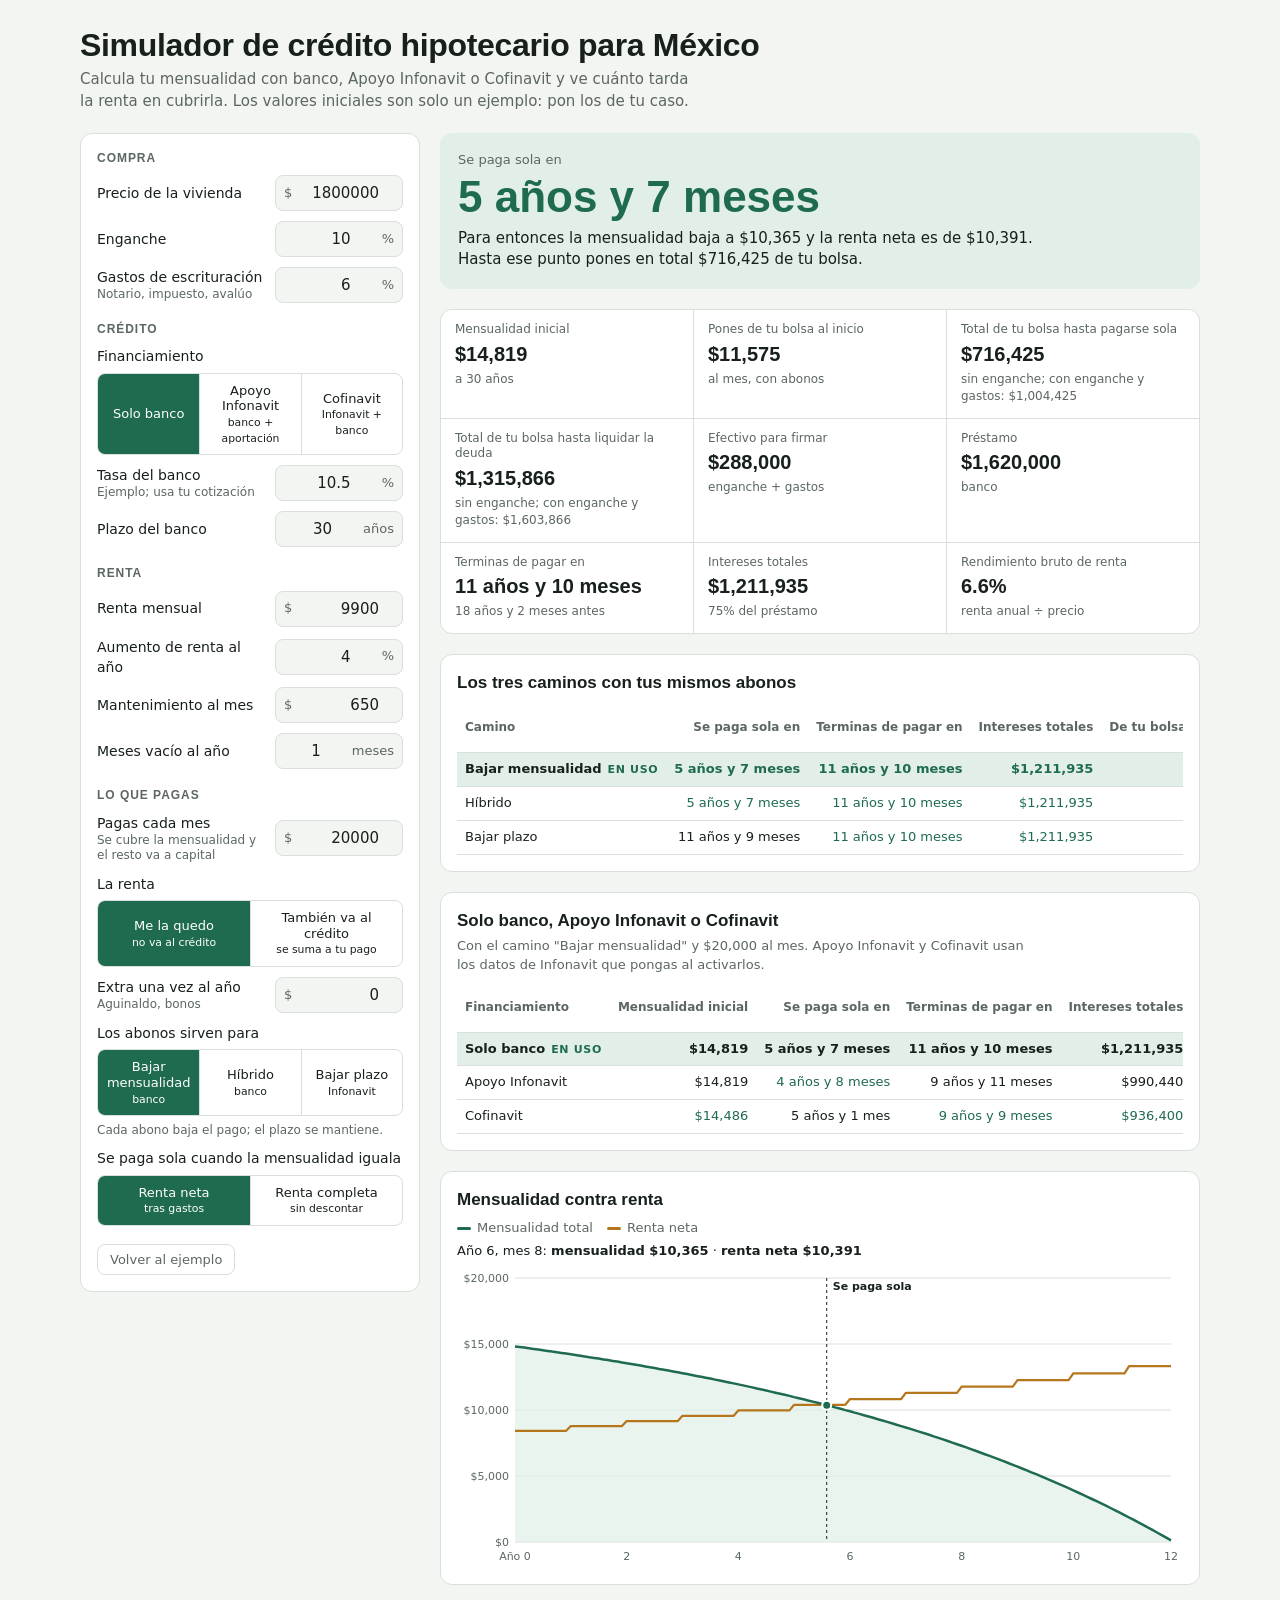
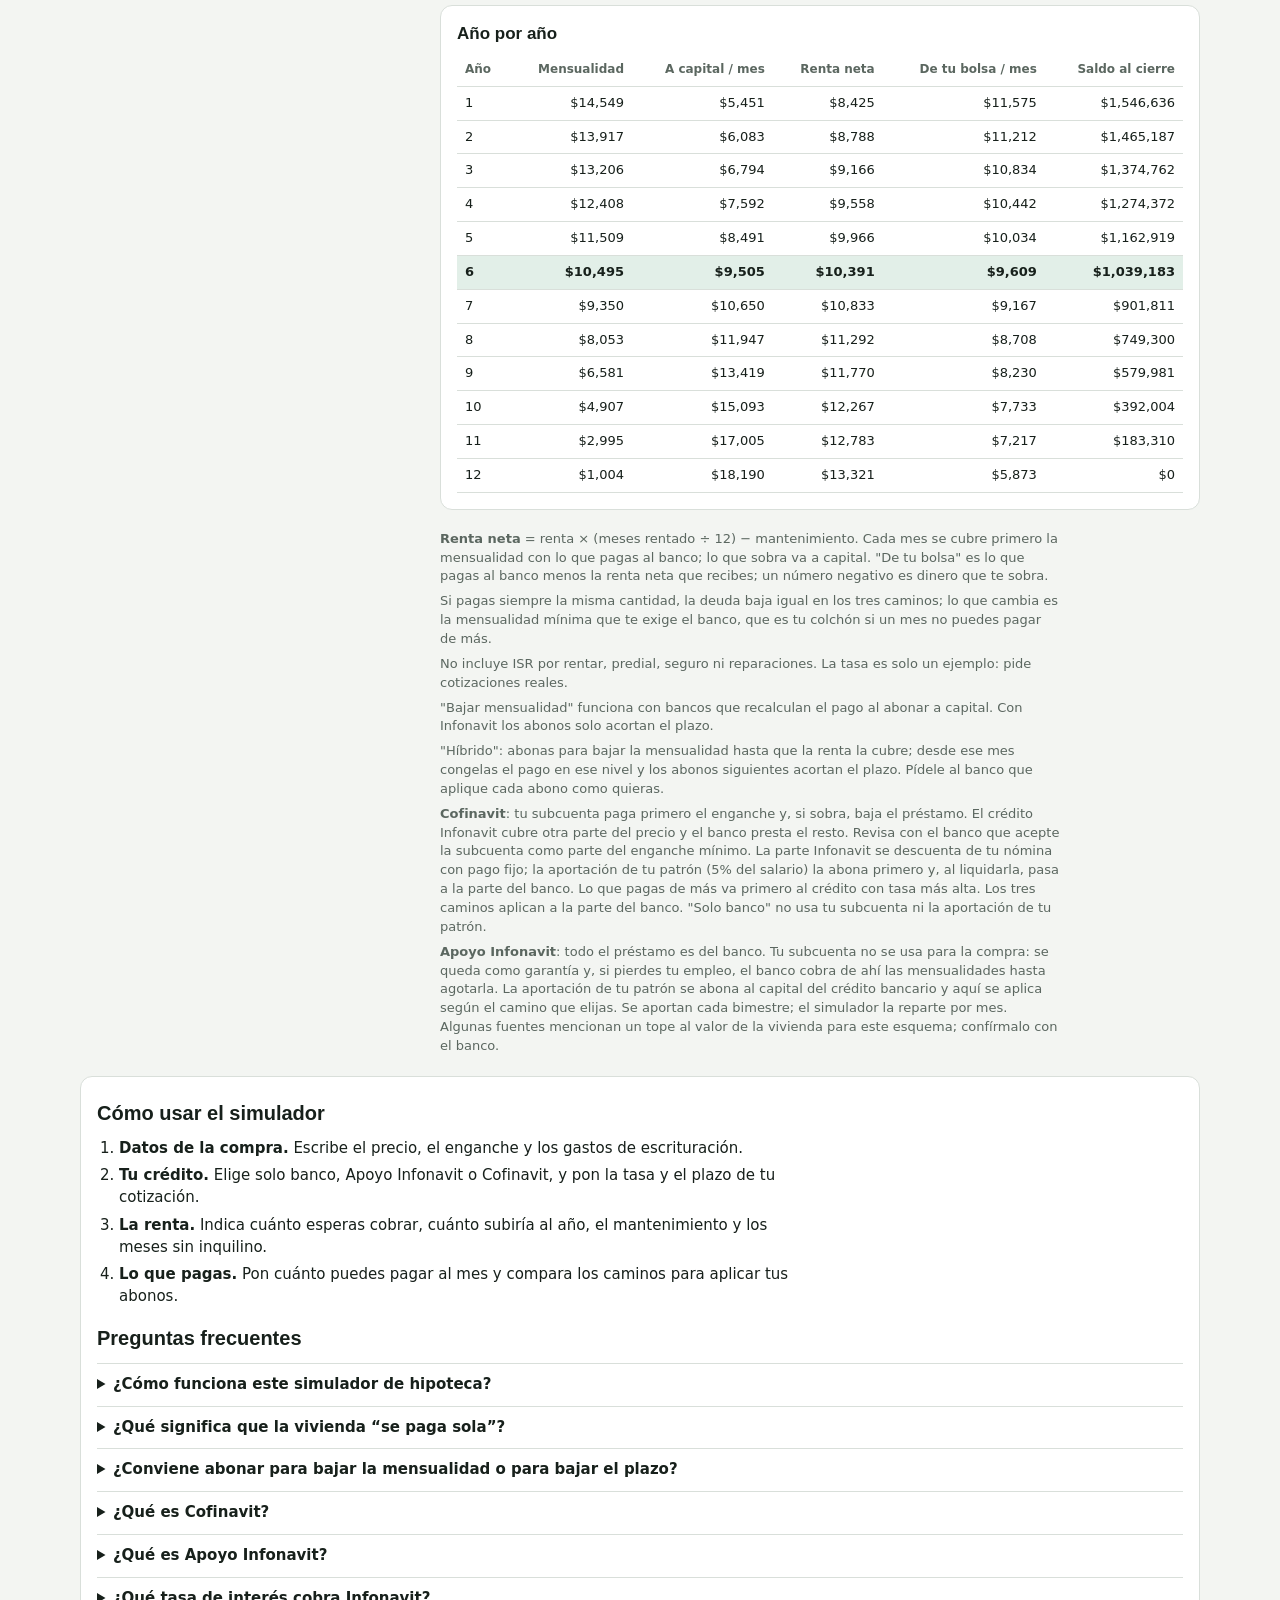
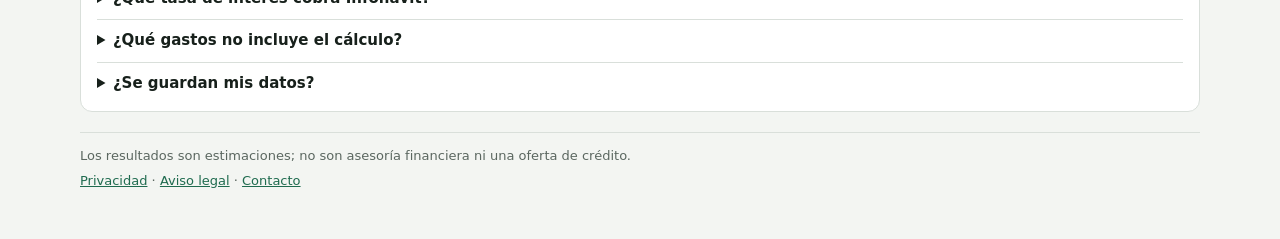
==== index.html @ f5ff47fd "Actualizar los enlaces de contacto al repo renombrado (sepagasola) Co-Authored-By: Claude Fable 5.2 " ====
<!doctype html>
<html lang="es-MX">
<head>
<meta charset="utf-8">
<meta name="viewport" content="width=device-width, initial-scale=1, viewport-fit=cover">
<title>Simulador de crédito hipotecario en México | Infonavit y renta</title>
<meta name="description" content="Calcula gratis tu mensualidad con banco, Apoyo Infonavit o Cofinavit, compara abonos a capital y ve en cuánto tiempo la renta cubre tu hipoteca.">
<link rel="canonical" href="https://sepagasola.com/">
<meta property="og:type" content="website">
<meta property="og:locale" content="es_MX">
<meta property="og:site_name" content="Simulador de crédito hipotecario">
<meta property="og:title" content="Simulador de crédito hipotecario en México | Infonavit y renta">
<meta property="og:description" content="Calcula gratis tu mensualidad con banco, Apoyo Infonavit o Cofinavit, compara abonos a capital y ve en cuánto tiempo la renta cubre tu hipoteca.">
<meta property="og:url" content="https://sepagasola.com/">
<meta property="og:image" content="https://sepagasola.com/og-image.png">
<meta property="og:image:width" content="1200">
<meta property="og:image:height" content="630">
<meta property="og:image:alt" content="Simulador de crédito hipotecario para México: mensualidad y renta">
<meta name="twitter:card" content="summary_large_image">
<meta name="twitter:title" content="Simulador de crédito hipotecario en México | Infonavit y renta">
<meta name="twitter:description" content="Calcula gratis tu mensualidad con banco, Apoyo Infonavit o Cofinavit, compara abonos a capital y ve en cuánto tiempo la renta cubre tu hipoteca.">
<meta name="twitter:image" content="https://sepagasola.com/og-image.png">
<script type="application/ld+json">
[
 {
  "@context": "https://schema.org",
  "@type": "WebApplication",
  "name": "Simulador de crédito hipotecario para México",
  "url": "https://sepagasola.com/",
  "description": "Calcula gratis tu mensualidad con banco, Apoyo Infonavit o Cofinavit, compara abonos a capital y ve en cuánto tiempo la renta cubre tu hipoteca.",
  "applicationCategory": "FinanceApplication",
  "operatingSystem": "Cualquiera con navegador web",
  "inLanguage": "es-MX",
  "isAccessibleForFree": true,
  "offers": {
   "@type": "Offer",
   "price": "0",
   "priceCurrency": "MXN"
  }
 },
 {
  "@context": "https://schema.org",
  "@type": "FAQPage",
  "inLanguage": "es-MX",
  "mainEntity": [
   {
    "@type": "Question",
    "name": "¿Cómo funciona este simulador de hipoteca?",
    "acceptedAnswer": {
     "@type": "Answer",
     "text": "Pones el precio de la vivienda, el enganche, la tasa, el plazo, la renta esperada y lo que pagarías cada mes. El simulador calcula el crédito mes por mes y te muestra la mensualidad, los intereses, el saldo y lo que pondrías de tu bolsa. Los resultados son estimaciones: para decidir, pide cotizaciones reales."
    }
   },
   {
    "@type": "Question",
    "name": "¿Qué significa que la vivienda “se paga sola”?",
    "acceptedAnswer": {
     "@type": "Answer",
     "text": "Es el momento en que la renta cubre la mensualidad del crédito. Puedes compararla con la renta neta (descontando mantenimiento y meses vacío) o con la renta completa. Abonar a capital puede adelantar ese momento si tu banco recalcula la mensualidad."
    }
   },
   {
    "@type": "Question",
    "name": "¿Conviene abonar para bajar la mensualidad o para bajar el plazo?",
    "acceptedAnswer": {
     "@type": "Answer",
     "text": "Depende de tu caso y de lo que permita tu crédito. Si pagas siempre la misma cantidad, la deuda baja igual en los dos casos; lo que cambia es la mensualidad mínima que te exige el banco. Bajarla te deja más colchón si un mes no puedes pagar de más. El simulador compara también un camino híbrido."
    }
   },
   {
    "@type": "Question",
    "name": "¿Qué es Cofinavit?",
    "acceptedAnswer": {
     "@type": "Answer",
     "text": "Es un crédito para comprar vivienda que combina un préstamo de Infonavit con uno de un banco. Tu subcuenta de vivienda puede aplicarse a la compra, por ejemplo al enganche. Las condiciones y los montos dependen de tu precalificación y del banco."
    }
   },
   {
    "@type": "Question",
    "name": "¿Qué es Apoyo Infonavit?",
    "acceptedAnswer": {
     "@type": "Answer",
     "text": "Es un crédito del banco en el que tu subcuenta de vivienda queda como garantía: puede cubrir mensualidades si dejas de trabajar para un patrón. Las aportaciones de tu patrón, del 5% de tu salario, se aplican al crédito. Pregúntale a tu banco si reducen la mensualidad o el plazo."
    }
   },
   {
    "@type": "Question",
    "name": "¿Qué tasa de interés cobra Infonavit?",
    "acceptedAnswer": {
     "@type": "Answer",
     "text": "La tasa de los créditos de Infonavit para comprar vivienda es fija y, según la tabla publicada para 2026, va de 3.69% a 10.45% anual de acuerdo con tu salario. En los créditos combinados con un banco la tasa de cada parte puede ser distinta. Confirma la tuya en Mi Cuenta Infonavit."
    }
   },
   {
    "@type": "Question",
    "name": "¿Qué gastos no incluye el cálculo?",
    "acceptedAnswer": {
     "@type": "Answer",
     "text": "No incluye ISR por rentar, predial, seguros ni reparaciones. Los gastos de escrituración se calculan con el porcentaje que tú pongas, y la mensualidad no incluye comisiones ni seguros del banco."
    }
   },
   {
    "@type": "Question",
    "name": "¿Se guardan mis datos?",
    "acceptedAnswer": {
     "@type": "Answer",
     "text": "Los valores que escribes se guardan solo en tu navegador para que no los pierdas al volver. No hay cuentas y esos datos no se envían a ningún servidor."
    }
   }
  ]
 }
]
</script>
<link rel="preload" href="fonts/figtree-latin.woff2" as="font" type="font/woff2" crossorigin>
<link rel="icon" href="favicon.svg" type="image/svg+xml">
<link rel="icon" href="favicon-32.png" type="image/png" sizes="32x32">
<link rel="apple-touch-icon" href="apple-touch-icon.png">
<link rel="manifest" href="manifest.webmanifest">
<meta name="theme-color" content="#f3f5f2" media="(prefers-color-scheme: light)">
<meta name="theme-color" content="#111613" media="(prefers-color-scheme: dark)">
<style>
@font-face{font-family:"Familjen Grotesk";font-style:normal;font-weight:400 700;font-display:swap;src:url(fonts/familjen-grotesk-latin.woff2) format("woff2")}
@font-face{font-family:"Figtree";font-style:normal;font-weight:300 900;font-display:swap;src:url(fonts/figtree-latin.woff2) format("woff2")}
/* Layout: calculadora de dos columnas (datos a la izquierda, resultados a la derecha) que se apila en celular */
:root{
  --bg:#f3f5f2; --panel:#ffffff; --fg:#17201b; --muted:#5b6760; --line:#d9dfda;
  --accent:#1f6b4f; --accent-soft:#e2efe8; --rent:#b5761d; --rent-soft:#f6ecdc;
  --bad:#b23b2e; --good:#1f6b4f; --inf:#3d6fa8; --inf-soft:#dbe6f2;
  --f-display:"Familjen Grotesk", "Helvetica Neue", Arial, sans-serif;
  --f-body:"Figtree", system-ui, -apple-system, "Segoe UI", sans-serif;
}
@media (prefers-color-scheme: dark){:root:not([data-theme="light"]){
  --bg:#111613; --panel:#1a211d; --fg:#e7ece8; --muted:#9aa8a0; --line:#2c3630;
  --accent:#5cc49a; --accent-soft:#1c3329; --rent:#e3a54c; --rent-soft:#352a19;
  --bad:#ef7d6e; --good:#5cc49a; --inf:#7fa9de; --inf-soft:#1f2c3b; color-scheme:dark}}
:root[data-theme="dark"]{
  --bg:#111613; --panel:#1a211d; --fg:#e7ece8; --muted:#9aa8a0; --line:#2c3630;
  --accent:#5cc49a; --accent-soft:#1c3329; --rent:#e3a54c; --rent-soft:#352a19;
  --bad:#ef7d6e; --good:#5cc49a; --inf:#7fa9de; --inf-soft:#1f2c3b; color-scheme:dark}
*{box-sizing:border-box}
body{background:var(--bg);color:var(--fg);font-family:var(--f-body);font-size:15px;line-height:1.45;
  padding-left:max(16px, env(safe-area-inset-left, 0px));padding-right:max(16px, env(safe-area-inset-right, 0px));padding-block:20px 40px}
.wrap{max-width:1120px;margin:0 auto;display:flex;flex-direction:column;gap:20px}
header h1{font-family:var(--f-display);font-weight:700;font-size:clamp(24px,4vw,32px);line-height:1.1;margin:0;text-wrap:balance;letter-spacing:-.01em}
header p{margin:6px 0 0;color:var(--muted);max-width:65ch}
.grid{display:grid;grid-template-columns:minmax(0,340px) minmax(0,1fr);gap:20px;align-items:start}
@media (max-width:820px){.grid{grid-template-columns:minmax(0,1fr)}}
.inputs{background:var(--panel);border:1px solid var(--line);border-radius:12px;padding:16px;display:flex;flex-direction:column;gap:18px}
fieldset{border:0;margin:0;padding:0;display:flex;flex-direction:column;gap:10px}
legend{font-family:var(--f-display);font-weight:600;font-size:12px;text-transform:uppercase;letter-spacing:.08em;color:var(--muted);margin-bottom:8px;padding:0}
.field{display:grid;grid-template-columns:minmax(0,1fr) 128px;align-items:center;gap:10px}
.field label{font-size:14px}
.field small{display:block;color:var(--muted);font-size:12px;line-height:1.3}
.inp{display:flex;align-items:center;border:1px solid var(--line);border-radius:8px;background:var(--bg);overflow:hidden}
.inp span{padding:0 8px;color:var(--muted);font-size:13px}
.inp input{flex:1;min-width:0;width:100%;border:0;background:transparent;color:var(--fg);font:500 15px var(--f-body);padding:8px 8px;text-align:right;font-variant-numeric:tabular-nums}
.inp:focus-within{border-color:var(--accent);box-shadow:0 0 0 3px var(--accent-soft)}
input:focus{outline:none}
.seg{display:grid;grid-template-columns:1fr 1fr;border:1px solid var(--line);border-radius:8px;overflow:hidden}
.seg button{border:0;background:transparent;color:var(--fg);font:500 13px var(--f-body);padding:9px 6px;cursor:pointer;line-height:1.2}
.seg button+button{border-left:1px solid var(--line)}
.seg button[aria-pressed="true"]{background:var(--accent);color:var(--panel)}
.seg button:focus-visible{outline:2px solid var(--accent);outline-offset:-2px}
.seg-label{font-size:14px;margin-bottom:6px}
.seg3{grid-template-columns:1fr 1fr 1fr}
.hint{display:block;color:var(--muted);font-size:12px;line-height:1.35;margin-top:6px}
.compare tbody tr{cursor:pointer}
.compare tbody tr:hover td{background:var(--bg)}
.compare tbody tr.sel td{background:var(--accent-soft);font-weight:600}
.compare tbody tr:focus-visible{outline:2px solid var(--accent);outline-offset:-2px}
.compare td.best{color:var(--good)}
.warn{color:var(--bad);font-weight:500}
.cofi-box{display:flex;flex-direction:column;gap:10px;border-left:2px solid var(--inf);padding-left:10px;margin-left:2px}
body:not(.cofi) .only-cofi{display:none}
body:not(.cofi):not(.apoyo) .cofi-box{display:none}
.card .sub{margin:0 0 6px;color:var(--muted);font-size:13px;max-width:70ch}
.compare .tag{font-size:11px;font-weight:600;text-transform:uppercase;letter-spacing:.06em;color:var(--accent);margin-left:6px}
.reset{align-self:flex-start;border:1px solid var(--line);background:transparent;color:var(--muted);font:500 13px var(--f-body);border-radius:8px;padding:7px 12px;cursor:pointer}
.reset:hover{color:var(--fg);border-color:var(--muted)}
.reset:focus-visible{outline:2px solid var(--accent);outline-offset:2px}
.results{display:flex;flex-direction:column;gap:20px;min-width:0}
.verdict{border-radius:12px;padding:18px 18px;background:var(--accent-soft);display:flex;flex-direction:column;gap:4px}
.verdict.no{background:var(--rent-soft)}
.verdict .k{font-size:13px;color:var(--muted)}
.verdict .big{font-family:var(--f-display);font-weight:700;font-size:clamp(30px,6vw,44px);line-height:1.05;color:var(--accent);font-variant-numeric:tabular-nums}
.verdict.no .big{color:var(--rent)}
.verdict p{margin:4px 0 0;max-width:65ch}
.kpis{display:grid;grid-template-columns:repeat(3,minmax(0,1fr));gap:1px;background:var(--line);border:1px solid var(--line);border-radius:12px;overflow:hidden}
@media (max-width:620px){.kpis{grid-template-columns:repeat(2,minmax(0,1fr))}.kpi:last-child:nth-child(odd){grid-column:span 2}}
.kpi{background:var(--panel);padding:12px 14px;display:flex;flex-direction:column;gap:2px;min-width:0}
.kpi .k{font-size:12px;color:var(--muted);line-height:1.3}
.kpi .v{font-family:var(--f-display);font-weight:600;font-size:20px;font-variant-numeric:tabular-nums;overflow-wrap:anywhere}
.kpi .s{font-size:12px;color:var(--muted)}
.card{background:var(--panel);border:1px solid var(--line);border-radius:12px;padding:16px;min-width:0}
.card h2{font-family:var(--f-display);font-weight:600;font-size:17px;margin:0 0 4px}
.legend{display:flex;flex-wrap:wrap;gap:14px;font-size:13px;color:var(--muted);margin:6px 0 4px}
.legend i{display:inline-block;width:14px;height:3px;border-radius:2px;vertical-align:middle;margin-right:6px}
.readout{font-size:13px;min-height:20px;font-variant-numeric:tabular-nums;margin-bottom:6px}
.readout b{font-weight:600}
#chart{width:100%;display:block;touch-action:pan-y}
#chart text{font-family:var(--f-body);font-size:11px;fill:var(--muted)}
.tablebox{overflow-x:auto;margin-top:8px}
table{border-collapse:collapse;width:100%;font-size:13px;font-variant-numeric:tabular-nums;min-width:520px}
th,td{text-align:right;padding:7px 8px;border-bottom:1px solid var(--line);white-space:nowrap}
th:first-child,td:first-child{text-align:left}
th{font-weight:600;color:var(--muted);font-size:12px}
tr.be td{background:var(--accent-soft);font-weight:600}
td.neg{color:var(--good)}
.notes{font-size:13px;color:var(--muted);max-width:75ch;display:flex;flex-direction:column;gap:6px}
.notes p{margin:0}
.noscript{margin:0;padding:12px 14px;border-radius:8px;background:var(--rent-soft);font-weight:500}
.guide{background:var(--panel);border:1px solid var(--line);border-radius:12px;padding:16px;display:flex;flex-direction:column;gap:10px}
.guide h2{font-family:var(--f-display);font-weight:600;font-size:20px;margin:6px 0 0}
.guide ol{margin:0;padding-left:22px;max-width:75ch;display:flex;flex-direction:column;gap:6px}
.faq details{border-top:1px solid var(--line);padding:10px 0}
.faq details:last-child{padding-bottom:0}
.faq summary{cursor:pointer;font-weight:600}
.faq summary:focus-visible{outline:2px solid var(--accent);outline-offset:2px;border-radius:4px}
.faq p{margin:8px 0 0;color:var(--muted);max-width:75ch}
.foot{border-top:1px solid var(--line);padding-top:14px;font-size:13px;color:var(--muted)}
.foot p{margin:0}
.foot nav{margin-top:6px}
.foot a{color:var(--accent)}
@media (prefers-reduced-motion: reduce){*{transition:none!important}}
</style>

</head>
<body>
<div class="wrap">
  <header>
    <h1>Simulador de crédito hipotecario para México</h1>
    <p>Calcula tu mensualidad con banco, Apoyo Infonavit o Cofinavit y ve cuánto tarda la renta en cubrirla. Los valores iniciales son solo un ejemplo: pon los de tu caso.</p>
  </header>

  <noscript><p class="noscript">Este simulador necesita JavaScript para hacer los cálculos. Actívalo en tu navegador para usarlo.</p></noscript>

  <main class="grid">
    <form class="inputs" id="form" novalidate>
      <fieldset>
        <legend>Compra</legend>
        <div class="field"><label for="precio">Precio de la vivienda</label><div class="inp"><span>$</span><input id="precio" type="number" inputmode="numeric" step="10000" min="0"></div></div>
        <div class="field"><label for="eng">Enganche<small id="eng-hint"></small></label><div class="inp"><input id="eng" type="number" inputmode="decimal" step="1" min="0" max="100"><span>%</span></div></div>
        <div class="field"><label for="gastos">Gastos de escrituración<small>Notario, impuesto, avalúo</small></label><div class="inp"><input id="gastos" type="number" inputmode="decimal" step="0.5" min="0"><span>%</span></div></div>
      </fieldset>
      <fieldset>
        <legend>Crédito</legend>
        <div>
          <div class="seg-label">Financiamiento</div>
          <div class="seg seg3" role="group" aria-label="Tipo de financiamiento">
            <button type="button" id="fin-banco" data-fin="banco">Solo banco</button>
            <button type="button" id="fin-apoyo" data-fin="apoyo">Apoyo Infonavit<br><small>banco + aportación</small></button>
            <button type="button" id="fin-cofi" data-fin="cofinavit">Cofinavit<br><small>Infonavit + banco</small></button>
          </div>
        </div>
        <div class="field"><label for="tasa">Tasa del banco<small>Ejemplo; usa tu cotización</small></label><div class="inp"><input id="tasa" type="number" inputmode="decimal" step="0.1" min="0"><span>%</span></div></div>
        <div class="field"><label for="plazo">Plazo del banco</label><div class="inp"><input id="plazo" type="number" inputmode="numeric" step="1" min="1" max="40"><span>años</span></div></div>
        <div class="cofi-box" id="cofi-fields">
          <div class="field"><label for="subcuenta">Subcuenta de vivienda<small id="sub-hint">Tu ahorro en Infonavit; se aplica a la compra</small></label><div class="inp"><span>$</span><input id="subcuenta" type="number" inputmode="numeric" step="5000" min="0"></div></div>
          <div class="field only-cofi"><label for="infMonto">Crédito Infonavit<small>El de tu precalificación</small></label><div class="inp"><span>$</span><input id="infMonto" type="number" inputmode="numeric" step="10000" min="0"></div></div>
          <div class="field only-cofi"><label for="infTasa">Tasa Infonavit<small>Fija; hasta 10.45%, según salario y producto</small></label><div class="inp"><input id="infTasa" type="number" inputmode="decimal" step="0.01" min="0"><span>%</span></div></div>
          <div class="field only-cofi"><label for="infPlazo">Plazo Infonavit</label><div class="inp"><input id="infPlazo" type="number" inputmode="numeric" step="1" min="1" max="30"><span>años</span></div></div>
          <div class="field"><label for="aport">Aportación de tu patrón<small>5% de tu salario; va a capital</small></label><div class="inp"><span>$</span><input id="aport" type="number" inputmode="numeric" step="100" min="0"></div></div>
          <div>
            <div class="seg-label">En el crédito del banco, la aportación</div>
            <div class="seg" role="group" aria-label="Cómo se aplica la aportación del patrón">
              <button type="button" id="aport-camino" data-aportmodo="camino">Sigue tu camino<br><small>igual que tus abonos</small></button>
              <button type="button" id="aport-plazo" data-aportmodo="plazo">Siempre reduce plazo<br><small>como en algunos bancos</small></button>
            </div>
            <small class="hint" id="aport-hint"></small>
          </div>
        </div>
      </fieldset>
      <fieldset>
        <legend>Renta</legend>
        <div class="field"><label for="renta">Renta mensual</label><div class="inp"><span>$</span><input id="renta" type="number" inputmode="numeric" step="100" min="0"></div></div>
        <div class="field"><label for="aumento">Aumento de renta al año</label><div class="inp"><input id="aumento" type="number" inputmode="decimal" step="0.5"><span>%</span></div></div>
        <div class="field"><label for="mant">Mantenimiento al mes</label><div class="inp"><span>$</span><input id="mant" type="number" inputmode="numeric" step="50" min="0"></div></div>
        <div class="field"><label for="vacios">Meses vacío al año</label><div class="inp"><input id="vacios" type="number" inputmode="decimal" step="0.5" min="0" max="12"><span>meses</span></div></div>
      </fieldset>
      <fieldset>
        <legend>Lo que pagas</legend>
        <div class="field"><label for="pago">Pagas cada mes<small id="pago-hint">Se cubre la mensualidad y el resto va a capital</small></label><div class="inp"><span>$</span><input id="pago" type="number" inputmode="numeric" step="500" min="0"></div></div>
        <div>
          <div class="seg-label">La renta</div>
          <div class="seg" role="group" aria-label="Uso de la renta">
            <button type="button" id="renta-no" data-conrenta="no">Me la quedo<br><small>no va al crédito</small></button>
            <button type="button" id="renta-si" data-conrenta="si">También va al crédito<br><small>se suma a tu pago</small></button>
          </div>
        </div>
        <div class="field"><label for="anual">Extra una vez al año<small>Aguinaldo, bonos</small></label><div class="inp"><span>$</span><input id="anual" type="number" inputmode="numeric" step="1000" min="0"></div></div>
        <div>
          <div class="seg-label">Los abonos sirven para</div>
          <div class="seg seg3" role="group" aria-label="Efecto de los abonos">
            <button type="button" id="modo-mens" data-modo="mensualidad">Bajar mensualidad<br><small>banco</small></button>
            <button type="button" id="modo-hib" data-modo="hibrido">Híbrido<br><small>banco</small></button>
            <button type="button" id="modo-plazo" data-modo="plazo">Bajar plazo<br><small>Infonavit</small></button>
          </div>
          <small class="hint" id="modo-hint"></small>
        </div>
        <div>
          <div class="seg-label">Se paga sola cuando la mensualidad iguala</div>
          <div class="seg" role="group" aria-label="Meta">
            <button type="button" id="meta-neta" data-meta="neta">Renta neta<br><small>tras gastos</small></button>
            <button type="button" id="meta-bruta" data-meta="bruta">Renta completa<br><small>sin descontar</small></button>
          </div>
        </div>
      </fieldset>
      <button type="button" class="reset" id="reset">Volver al ejemplo</button>
    </form>

    <div class="results">
      <div class="verdict" id="verdict">
        <span class="k">Se paga sola en</span>
        <span class="big" id="v-big">—</span>
        <p id="v-text"></p>
      </div>

      <div class="kpis">
        <div class="kpi"><span class="k">Mensualidad inicial</span><span class="v" id="k-pay">—</span><span class="s" id="k-pay-s"></span></div>
        <div class="kpi"><span class="k">Pones de tu bolsa al inicio</span><span class="v" id="k-start">—</span><span class="s">al mes, con abonos</span></div>
        <div class="kpi"><span class="k">Total de tu bolsa hasta pagarse sola</span><span class="v" id="k-pocket">—</span><span class="s" id="k-pocket-s">sin contar enganche</span></div>
        <div class="kpi"><span class="k">Total de tu bolsa hasta liquidar la deuda</span><span class="v" id="k-pocket-all">—</span><span class="s" id="k-pocket-all-s">sin contar enganche</span></div>
        <div class="kpi"><span class="k">Efectivo para firmar</span><span class="v" id="k-cash">—</span><span class="s" id="k-cash-s"></span></div>
        <div class="kpi"><span class="k">Préstamo</span><span class="v" id="k-loan">—</span><span class="s" id="k-loan-s"></span></div>
        <div class="kpi"><span class="k">Terminas de pagar en</span><span class="v" id="k-end">—</span><span class="s" id="k-end-s"></span></div>
        <div class="kpi"><span class="k">Intereses totales</span><span class="v" id="k-int">—</span><span class="s" id="k-int-s"></span></div>
        <div class="kpi"><span class="k">Rendimiento bruto de renta</span><span class="v" id="k-yield">—</span><span class="s">renta anual ÷ precio</span></div>
      </div>

      <div class="card">
        <h2>Los tres caminos con tus mismos abonos</h2>
        <div class="tablebox">
          <table class="compare">
            <thead><tr><th scope="col">Camino</th><th scope="col">Se paga sola en</th><th scope="col">Terminas de pagar en</th><th scope="col">Intereses totales</th><th scope="col">De tu bolsa hasta pagarse sola</th><th scope="col">Total de tu bolsa hasta liquidar<br><small>con enganche y gastos</small></th></tr></thead>
            <tbody id="cmp"></tbody>
          </table>
        </div>
      </div>

      <div class="card">
        <h2>Solo banco, Apoyo Infonavit o Cofinavit</h2>
        <p class="sub" id="fin-sub"></p>
        <div class="tablebox">
          <table class="compare">
            <thead><tr><th scope="col">Financiamiento</th><th scope="col">Mensualidad inicial</th><th scope="col">Se paga sola en</th><th scope="col">Terminas de pagar en</th><th scope="col">Intereses totales</th><th scope="col">De tu bolsa hasta pagarse sola</th><th scope="col">Total de tu bolsa hasta liquidar<br><small>con enganche y gastos</small></th></tr></thead>
            <tbody id="cmp-fin"></tbody>
          </table>
        </div>
      </div>

      <div class="card">
        <h2>Mensualidad contra renta</h2>
        <div class="legend"><span><i style="background:var(--accent)"></i>Mensualidad total</span><span class="only-cofi"><i style="background:var(--inf)"></i>Parte Infonavit</span><span><i style="background:var(--rent)"></i><span id="lg-rent">Renta neta</span></span></div>
        <div class="readout" id="readout"></div>
        <svg id="chart" role="img" aria-label="Mensualidad y renta a lo largo del crédito"></svg>
      </div>

      <div class="card">
        <h2>Año por año</h2>
        <div class="tablebox">
          <table>
            <thead><tr><th scope="col">Año</th><th scope="col">Mensualidad</th><th scope="col" class="only-cofi">Infonavit</th><th scope="col" class="only-cofi">Banco</th><th scope="col">A capital / mes</th><th scope="col" id="th-rent">Renta neta</th><th scope="col">De tu bolsa / mes</th><th scope="col">Saldo al cierre</th></tr></thead>
            <tbody id="tbody"></tbody>
          </table>
        </div>
      </div>

      <div class="notes">
        <p><b>Renta neta</b> = renta × (meses rentado ÷ 12) − mantenimiento. Cada mes se cubre primero la mensualidad con lo que pagas al banco; lo que sobra va a capital. "De tu bolsa" es lo que pagas al banco menos la renta neta que recibes; un número negativo es dinero que te sobra.</p>
        <p>Si pagas siempre la misma cantidad, la deuda baja igual en los tres caminos; lo que cambia es la mensualidad mínima que te exige el banco, que es tu colchón si un mes no puedes pagar de más.</p>
        <p>No incluye ISR por rentar, predial, seguro ni reparaciones. La tasa es solo un ejemplo: pide cotizaciones reales.</p>
        <p>"Bajar mensualidad" funciona con bancos que recalculan el pago al abonar a capital. Con Infonavit los abonos solo acortan el plazo.</p>
        <p>"Híbrido": abonas para bajar la mensualidad hasta que la renta la cubre; desde ese mes congelas el pago en ese nivel y los abonos siguientes acortan el plazo. Pídele al banco que aplique cada abono como quieras.</p>
        <p><b>Cofinavit</b>: tu subcuenta paga primero el enganche y, si sobra, baja el préstamo. El crédito Infonavit cubre otra parte del precio y el banco presta el resto. Revisa con el banco que acepte la subcuenta como parte del enganche mínimo. La parte Infonavit se descuenta de tu nómina con pago fijo; la aportación de tu patrón (5% del salario) la abona primero y, al liquidarla, pasa a la parte del banco. Lo que pagas de más va primero al crédito con tasa más alta. Los tres caminos aplican a la parte del banco. "Solo banco" no usa tu subcuenta ni la aportación de tu patrón.</p>
        <p><b>Apoyo Infonavit</b>: todo el préstamo es del banco. Tu subcuenta no se usa para la compra: se queda como garantía y, si pierdes tu empleo, el banco cobra de ahí las mensualidades hasta agotarla. La aportación de tu patrón se abona al capital del crédito bancario y aquí se aplica según el camino que elijas. Se aportan cada bimestre; el simulador la reparte por mes. Algunas fuentes mencionan un tope al valor de la vivienda para este esquema; confírmalo con el banco.</p>
      </div>
    </div>
  </main>

  <section class="guide" aria-labelledby="guia-t">
    <h2 id="guia-t">Cómo usar el simulador</h2>
    <ol>
      <li><b>Datos de la compra.</b> Escribe el precio, el enganche y los gastos de escrituración.</li>
      <li><b>Tu crédito.</b> Elige solo banco, Apoyo Infonavit o Cofinavit, y pon la tasa y el plazo de tu cotización.</li>
      <li><b>La renta.</b> Indica cuánto esperas cobrar, cuánto subiría al año, el mantenimiento y los meses sin inquilino.</li>
      <li><b>Lo que pagas.</b> Pon cuánto puedes pagar al mes y compara los caminos para aplicar tus abonos.</li>
    </ol>
    <h2>Preguntas frecuentes</h2>
    <div class="faq">
      <details><summary>¿Cómo funciona este simulador de hipoteca?</summary><p>Pones el precio de la vivienda, el enganche, la tasa, el plazo, la renta esperada y lo que pagarías cada mes. El simulador calcula el crédito mes por mes y te muestra la mensualidad, los intereses, el saldo y lo que pondrías de tu bolsa. Los resultados son estimaciones: para decidir, pide cotizaciones reales.</p></details>
      <details><summary>¿Qué significa que la vivienda “se paga sola”?</summary><p>Es el momento en que la renta cubre la mensualidad del crédito. Puedes compararla con la renta neta (descontando mantenimiento y meses vacío) o con la renta completa. Abonar a capital puede adelantar ese momento si tu banco recalcula la mensualidad.</p></details>
      <details><summary>¿Conviene abonar para bajar la mensualidad o para bajar el plazo?</summary><p>Depende de tu caso y de lo que permita tu crédito. Si pagas siempre la misma cantidad, la deuda baja igual en los dos casos; lo que cambia es la mensualidad mínima que te exige el banco. Bajarla te deja más colchón si un mes no puedes pagar de más. El simulador compara también un camino híbrido.</p></details>
      <details><summary>¿Qué es Cofinavit?</summary><p>Es un crédito para comprar vivienda que combina un préstamo de Infonavit con uno de un banco. Tu subcuenta de vivienda puede aplicarse a la compra, por ejemplo al enganche. Las condiciones y los montos dependen de tu precalificación y del banco.</p></details>
      <details><summary>¿Qué es Apoyo Infonavit?</summary><p>Es un crédito del banco en el que tu subcuenta de vivienda queda como garantía: puede cubrir mensualidades si dejas de trabajar para un patrón. Las aportaciones de tu patrón, del 5% de tu salario, se aplican al crédito. Pregúntale a tu banco si reducen la mensualidad o el plazo.</p></details>
      <details><summary>¿Qué tasa de interés cobra Infonavit?</summary><p>La tasa de los créditos de Infonavit para comprar vivienda es fija y, según la tabla publicada para 2026, va de 3.69% a 10.45% anual de acuerdo con tu salario. En los créditos combinados con un banco la tasa de cada parte puede ser distinta. Confirma la tuya en Mi Cuenta Infonavit.</p></details>
      <details><summary>¿Qué gastos no incluye el cálculo?</summary><p>No incluye ISR por rentar, predial, seguros ni reparaciones. Los gastos de escrituración se calculan con el porcentaje que tú pongas, y la mensualidad no incluye comisiones ni seguros del banco.</p></details>
      <details><summary>¿Se guardan mis datos?</summary><p>Los valores que escribes se guardan solo en tu navegador para que no los pierdas al volver. No hay cuentas y esos datos no se envían a ningún servidor.</p></details>
    </div>
  </section>

  <footer class="foot">
    <p>Los resultados son estimaciones; no son asesoría financiera ni una oferta de crédito.</p>
    <nav aria-label="Información legal"><a href="privacidad.html">Privacidad</a> · <a href="aviso-legal.html">Aviso legal</a> · <a href="https://github.com/josueveloper/sepagasola/issues" rel="noopener">Contacto</a></nav>
  </footer>
</div>

<script>
(function(){
  var DEFAULTS={precio:1800000,eng:10,gastos:6,tasa:10.5,plazo:30,renta:9900,aumento:4,mant:650,vacios:1,pago:20000,anual:0,conRenta:'no',modo:'mensualidad',meta:'neta',fin:'banco',subcuenta:100000,infMonto:500000,infTasa:9.6,infPlazo:30,aport:2000,aportModo:'camino'};
  var HINTS={
    mensualidad:'Cada abono baja el pago; el plazo se mantiene.',
    hibrido:'Baja el pago hasta que la renta lo cubre; después tus abonos acortan el plazo.',
    plazo:'El pago se queda fijo; cada abono acorta el plazo.'
  };
  var MODE_NAMES={mensualidad:'Bajar mensualidad',hibrido:'Híbrido',plazo:'Bajar plazo'};
  var KEYS=['precio','eng','gastos','tasa','plazo','renta','aumento','mant','vacios','pago','anual','subcuenta','infMonto','infTasa','infPlazo','aport'];
  var FIN_NAMES={banco:'Solo banco',apoyo:'Apoyo Infonavit',cofinavit:'Cofinavit'};
  var state=Object.assign({},DEFAULTS);
  try{var saved=JSON.parse(localStorage.getItem('simHipoteca')||'null');if(saved&&typeof saved==='object'){Object.assign(state,saved);}}catch(e){}

  var money=new Intl.NumberFormat('es-MX',{style:'currency',currency:'MXN',maximumFractionDigits:0});
  function $(id){return document.getElementById(id);}
  function fm(v){return money.format(Math.round(v)).replace('MXN','').trim();}
  function yrs(m){
    m=Math.max(0,Math.round(m));
    var y=Math.floor(m/12), r=m%12, parts=[];
    if(y) parts.push(y+(y===1?' año':' años'));
    if(r) parts.push(r+(r===1?' mes':' meses'));
    return parts.length?parts.join(' y '):'0 meses';
  }

  function fillInputs(){KEYS.forEach(function(k){$(k).value=state[k];});syncSeg();}
  function syncSeg(){
    $('modo-mens').setAttribute('aria-pressed',state.modo==='mensualidad');
    $('modo-hib').setAttribute('aria-pressed',state.modo==='hibrido');
    $('modo-plazo').setAttribute('aria-pressed',state.modo==='plazo');
    var cofi=state.fin==='cofinavit', apoyo=state.fin==='apoyo';
    $('modo-hint').textContent=(HINTS[state.modo]||'')+(cofi?' Aplica a la parte del banco; la de Infonavit siempre acorta plazo.':apoyo?' La aportación de tu patrón también se aplica así.':'');
    $('fin-banco').setAttribute('aria-pressed',state.fin==='banco');
    $('fin-apoyo').setAttribute('aria-pressed',apoyo);
    $('fin-cofi').setAttribute('aria-pressed',cofi);
    document.body.classList.toggle('cofi',cofi);
    document.body.classList.toggle('apoyo',apoyo);
    $('sub-hint').textContent=apoyo?'Se queda como garantía si pierdes tu empleo':'Cubre primero tu enganche; lo que sobre baja el préstamo';
    $('eng-hint').textContent=cofi?'Total; tu subcuenta pone una parte':'';
    $('aport-camino').setAttribute('aria-pressed',state.aportModo!=='plazo');
    $('aport-plazo').setAttribute('aria-pressed',state.aportModo==='plazo');
    $('aport-hint').textContent=cofi
      ?'Con Cofinavit solo cuenta cuando ya liquidaste la parte Infonavit y la aportación pasa al banco.'
      :'Pregúntale a tu banco cómo la aplica; si solo reduce plazo, la mensualidad baja más lento.';
    $('pago-hint').textContent=cofi?'Cubre Infonavit (nómina) y banco; el resto va a capital':'Se cubre la mensualidad y el resto va a capital';
    $('renta-no').setAttribute('aria-pressed',state.conRenta!=='si');
    $('renta-si').setAttribute('aria-pressed',state.conRenta==='si');
    $('meta-neta').setAttribute('aria-pressed',state.meta==='neta');
    $('meta-bruta').setAttribute('aria-pressed',state.meta==='bruta');
  }
  function save(){try{localStorage.setItem('simHipoteca',JSON.stringify(state));}catch(e){}}

  function pmtR(B,r,n){if(B<=0)return 0;if(n<=0)return B;return r===0?B/n:B*r/(1-Math.pow(1+r,-n));}
  function simulate(p){
    var cofi=p.fin==='cofinavit', apoyo=p.fin==='apoyo';
    var engTotal=Math.max(0,p.precio*p.eng/100);
    var needed=Math.max(0,p.precio-engTotal);
    var subAll=cofi?Math.max(0,p.subcuenta):0;
    var subToEng=Math.min(subAll,engTotal);            // la subcuenta cubre primero el enganche
    var sub=Math.min(subAll-subToEng,needed);          // lo que sobra baja el préstamo
    var cashEng=engTotal-subToEng;
    var Li0=cofi?Math.min(Math.max(0,p.infMonto),needed-sub):0;
    var Lb0=Math.max(0,needed-sub-Li0);
    var rb=p.tasa/100/12, Nb=Math.max(1,Math.round(p.plazo*12));
    var ri=p.infTasa/100/12, Ni=Math.max(1,Math.round(p.infPlazo*12));
    var bankFixed=pmtR(Lb0,rb,Nb), infFixed=pmtR(Li0,ri,Ni);
    var Bb=Lb0, Bi=Li0, months=[], be=null, pocket=0, pocketAll=0, interest=0, frozen=null, short=0, shortMax=0;
    var bankPay=bankFixed; // mensualidad vigente del banco
    var maxM=Math.max(Nb,cofi?Ni:0);
    var bankFirst=!cofi||p.tasa>=p.infTasa;
    // tipo: 'mens' = el abono baja la mensualidad (mismo plazo restante); 'plazo' = la mensualidad no cambia
    function applyTo(amount,order,bankType){
      var used=0;
      order.forEach(function(k){
        if(amount<=0)return;
        if(k==='b'&&Bb>0){
          var before=Bb, a=Math.min(amount,Bb);
          Bb-=a; amount-=a; used+=a;
          if(bankType==='mens') bankPay*=Bb/before;
        }
        if(k==='i'&&Bi>0){var c=Math.min(amount,Bi);Bi-=c;amount-=c;used+=c;}
      });
      return used;
    }
    for(var m=0;m<maxM && (Bb>0.5||Bi>0.5);m++){
      var y=Math.floor(m/12);
      var rent=p.renta*Math.pow(1+p.aumento/100,y);
      var net=rent*(12-Math.min(12,p.vacios))/12-p.mant;
      var target=p.meta==='neta'?net:rent;
      // Infonavit: pago fijo
      var intI=Bi*ri, payI=Bi>0.5?Math.min(infFixed,Bi+intI):0;
      // Banco: según el camino
      var intB=Bb*rb, payB=0;
      if(Bb>0.5) payB=Math.min(bankPay,Bb+intB);
      var pay=payI+payB;
      if(be===null && pay<=target+0.5){be=m; frozen=pay;}
      Bi=Math.max(0,Bi+intI-payI); Bb=Math.max(0,Bb+intB-payB);
      interest+=intI+intB;
      var sent=p.pago+(p.conRenta==='si'?Math.max(0,net):0);
      if(sent<pay-0.5){short++; shortMax=Math.max(shortMax,pay-sent);}
      var userExtra=Math.max(0,sent-pay)+(((m+1)%12===0)?p.anual:0);
      var userType=p.modo==='plazo'?'plazo':(p.modo==='hibrido'&&frozen!==null?'plazo':'mens');
      var empType=p.aportModo==='plazo'?'plazo':userType;
      var emp=(cofi||apoyo)?Math.max(0,p.aport):0;
      var empUsed=applyTo(emp,['i','b'],empType);
      var userUsed=applyTo(userExtra,bankFirst?['b','i']:['i','b'],userType);
      if(be===null) pocket+=pay+userUsed-net;
      pocketAll+=pay+userUsed-net;
      months.push({m:m,y:y,pay:pay,payI:payI,payB:payB,net:net,rent:rent,target:target,extra:userUsed+empUsed,userExtra:userUsed,emp:empUsed,B:Bb+Bi,Bb:Bb,Bi:Bi});
    }
    if(be===null && months.length<maxM) be=months.length; // se liquidó antes
    return {cofi:cofi,apoyo:apoyo,guarantee:apoyo?Math.max(0,p.subcuenta):0,loan:Lb0+Li0,Lb0:Lb0,Li0:Li0,sub:sub,subToEng:subToEng,cashEng:cashEng,engTotal:engTotal,needed:needed,months:months,be:be,pocket:pocket,pocketAll:pocketAll,interest:interest,N:maxM,short:short,shortMax:shortMax};
  }

  var lastSim=null;
  function render(){
    var p=state, s=simulate(p); lastSim=s;
    var m0=s.months[0]||{pay:0,payI:0,payB:0,net:0,rent:0,extra:0,userExtra:0};
    var cash=s.cashEng+p.precio*p.gastos/100;
    var startPocket=m0.pay+m0.userExtra-m0.net;

    var v=$('verdict');
    if(s.be!==null){
      v.classList.remove('no');
      $('v-big').textContent=s.be===0?'Desde el primer mes':yrs(s.be);
      var mb=s.months[Math.min(s.be,s.months.length-1)];
      $('v-text').textContent=s.be===0
        ?'La renta ya cubre la mensualidad desde el inicio.'
        :'Para entonces la mensualidad baja a '+fm(mb?mb.pay:0)+' y la renta'+(p.meta==='neta'?' neta':'')+' es de '+fm(mb?mb.target:0)+'. Hasta ese punto pones en total '+fm(s.pocket)+' de tu bolsa.';
    }else{
      v.classList.add('no');
      $('v-big').textContent='No llega en el plazo';
      $('v-text').textContent='Con estos valores la renta nunca alcanza a la mensualidad. Prueba con un pago mensual mayor, más enganche o una tasa menor.';
    }
    if(s.short>0){
      var w=document.createElement('span');
      w.className='warn';
      w.textContent=' Ojo: tu pago de '+fm(p.pago)+(p.conRenta==='si'?' más la renta':'')+' no alcanza la mensualidad de '+fm(m0.pay)+', así que no queda nada para capital. El cálculo asume que pagas la mensualidad completa.';
      $('v-text').appendChild(w);
    }

    $('k-pay').textContent=fm(m0.pay);
    $('k-pay-s').textContent=s.cofi?('Infonavit '+fm(m0.payI)+' + banco '+fm(m0.payB)):('a '+p.plazo+' años');
    $('k-start').textContent=fm(startPocket);
    $('k-pocket').textContent=fm(s.pocket);
    $('k-pocket-s').textContent='sin enganche; con enganche y gastos: '+fm(s.pocket+cash);
    $('k-pocket-all').textContent=fm(s.pocketAll);
    $('k-pocket-all-s').textContent='sin enganche; con enganche y gastos: '+fm(s.pocketAll+cash);
    $('k-cash').textContent=fm(cash);
    $('k-cash-s').textContent=s.subToEng>0
      ?('enganche '+fm(s.cashEng)+' + gastos; tu subcuenta pone '+fm(s.subToEng))
      :'enganche + gastos';
    $('k-loan').textContent=fm(s.loan);
    $('k-loan-s').textContent=s.cofi?('Infonavit '+fm(s.Li0)+' + banco '+fm(s.Lb0)+(s.sub>0?'; sobrante de subcuenta '+fm(s.sub):'')):s.apoyo?('banco; subcuenta '+fm(s.guarantee)+' como garantía'):'banco';
    var endM=s.months.length;
    $('k-end').textContent=yrs(endM);
    $('k-end-s').textContent=endM<s.N?(yrs(s.N-endM)+' antes'):'plazo completo';
    $('k-int').textContent=fm(s.interest);
    $('k-int-s').textContent=s.loan>0?(Math.round(s.interest/s.loan*100)+'% del préstamo'):'';
    $('k-yield').textContent=p.precio>0?((p.renta*12/p.precio*100).toFixed(1)+'%'):'—';

    var rentLabel=p.meta==='neta'?'Renta neta':'Renta completa';
    $('lg-rent').textContent=rentLabel; $('th-rent').textContent=rentLabel;

    renderTable(s);
    renderCompare();
    renderFinCompare();
    drawChart(s);
  }

  function renderFinCompare(){
    var tb=$('cmp-fin'); tb.textContent='';
    var fins=['banco','apoyo','cofinavit'];
    var res=fins.map(function(f){return simulate(Object.assign({},state,{fin:f}));});
    $('fin-sub').textContent='Con el camino "'+MODE_NAMES[state.modo]+'" y '+fm(state.pago)+' al mes. Apoyo Infonavit y Cofinavit usan los datos de Infonavit que pongas al activarlos.';
    function beM(r){return r.be===null?Infinity:r.be;}
    var bestBe=Math.min.apply(null,res.map(beM));
    var bestEnd=Math.min.apply(null,res.map(function(r){return r.months.length;}));
    var bestInt=Math.min.apply(null,res.map(function(r){return r.interest;}));
    var bestPay=Math.min.apply(null,res.map(function(r){return r.months[0]?r.months[0].pay:0;}));
    fins.forEach(function(f,ix){
      var r=res[ix], tr=document.createElement('tr'), p0=r.months[0]?r.months[0].pay:0;
      tr.tabIndex=0; tr.setAttribute('role','button');
      tr.setAttribute('aria-label','Usar '+FIN_NAMES[f]);
      if(f===state.fin) tr.className='sel';
      var c0=document.createElement('td'); c0.textContent=FIN_NAMES[f];
      if(f===state.fin){var tg=document.createElement('span');tg.className='tag';tg.textContent='en uso';c0.appendChild(tg);}
      tr.appendChild(c0);
      [
        [fm(p0), Math.round(p0)===Math.round(bestPay)],
        [r.be===null?'No llega':(r.be===0?'Mes 1':yrs(r.be)), beM(r)===bestBe&&r.be!==null],
        [yrs(r.months.length), r.months.length===bestEnd],
        [fm(r.interest), Math.round(r.interest)===Math.round(bestInt)],
        [fm(r.pocket), false],
        [fm(r.pocketAll+r.cashEng+state.precio*state.gastos/100), false]
      ].forEach(function(c){var td=document.createElement('td');td.textContent=c[0];if(c[1])td.className='best';tr.appendChild(td);});
      function pick(){state.fin=f;syncSeg();save();hoverM=null;render();}
      tr.addEventListener('click',pick);
      tr.addEventListener('keydown',function(e){if(e.key==='Enter'||e.key===' '){e.preventDefault();pick();}});
      tb.appendChild(tr);
    });
  }

  function renderCompare(){
    var tb=$('cmp'); tb.textContent='';
    var modes=['mensualidad','hibrido','plazo'];
    var res=modes.map(function(md){return simulate(Object.assign({},state,{modo:md}));});
    function beM(r){return r.be===null?Infinity:r.be;}
    var bestBe=Math.min.apply(null,res.map(beM));
    var bestEnd=Math.min.apply(null,res.map(function(r){return r.months.length;}));
    var bestInt=Math.min.apply(null,res.map(function(r){return r.interest;}));
    modes.forEach(function(md,ix){
      var r=res[ix], tr=document.createElement('tr');
      tr.tabIndex=0; tr.setAttribute('role','button');
      tr.setAttribute('aria-label','Usar '+MODE_NAMES[md]);
      if(md===state.modo) tr.className='sel';
      var c0=document.createElement('td'); c0.textContent=MODE_NAMES[md];
      if(md===state.modo){var tg=document.createElement('span');tg.className='tag';tg.textContent='en uso';c0.appendChild(tg);}
      tr.appendChild(c0);
      var cells=[
        [r.be===null?'No llega':(r.be===0?'Mes 1':yrs(r.be)), beM(r)===bestBe&&r.be!==null],
        [yrs(r.months.length), r.months.length===bestEnd],
        [fm(r.interest), Math.round(r.interest)===Math.round(bestInt)],
        [fm(r.pocket), false],
        [fm(r.pocketAll+r.cashEng+state.precio*state.gastos/100), false]
      ];
      cells.forEach(function(c){var td=document.createElement('td');td.textContent=c[0];if(c[1])td.className='best';tr.appendChild(td);});
      function pick(){state.modo=md;syncSeg();save();hoverM=null;render();}
      tr.addEventListener('click',pick);
      tr.addEventListener('keydown',function(e){if(e.key==='Enter'||e.key===' '){e.preventDefault();pick();}});
      tb.appendChild(tr);
    });
  }

  function renderTable(s){
    var tb=$('tbody'); tb.textContent='';
    var byYear={};
    s.months.forEach(function(r){(byYear[r.y]=byYear[r.y]||[]).push(r);});
    var beYear=s.be!==null&&s.be<s.months.length?s.months[s.be].y:null;
    Object.keys(byYear).forEach(function(k){
      var rows=byYear[k], n=rows.length;
      var pay=rows.reduce(function(a,r){return a+r.pay;},0)/n;
      var tgt=rows.reduce(function(a,r){return a+r.target;},0)/n;
      var pocket=rows.reduce(function(a,r){return a+r.pay+r.userExtra-r.net;},0)/n;
      var ext=rows.reduce(function(a,r){return a+r.extra;},0)/n;
      var pI=rows.reduce(function(a,r){return a+r.payI;},0)/n;
      var pB=rows.reduce(function(a,r){return a+r.payB;},0)/n;
      var tr=document.createElement('tr');
      if(+k===beYear) tr.className='be';
      [String(+k+1),fm(pay),fm(pI),fm(pB),fm(ext),fm(tgt),fm(pocket),fm(rows[n-1].B)].forEach(function(t,ix){
        var td=document.createElement('td'); td.textContent=t;
        if(ix===2||ix===3) td.className='only-cofi';
        if(ix===6&&pocket<0) td.className='neg';
        tr.appendChild(td);
      });
      tb.appendChild(tr);
    });
  }

  var hoverM=null;
  function drawChart(s){
    var svg=$('chart'), W=Math.max(300,svg.clientWidth||600), H=Math.round(Math.min(300,Math.max(200,W*0.45)));
    svg.setAttribute('viewBox','0 0 '+W+' '+H); svg.setAttribute('height',H);
    var ml=58, mr=12, mt=10, mb=26, iw=W-ml-mr, ih=H-mt-mb;
    var ms=s.months; if(!ms.length){svg.innerHTML='';return;}
    var maxY=0; ms.forEach(function(r){maxY=Math.max(maxY,r.pay,r.target);});
    maxY=niceMax(maxY*1.08);
    var total=ms.length;
    function x(m){return ml+(total<=1?0:m/(total-1))*iw;}
    function y(v){return mt+ih-(Math.max(0,v)/maxY)*ih;}
    var out='';
    for(var g=0;g<=4;g++){var gv=maxY*g/4, gy=y(gv);
      out+='<line x1="'+ml+'" x2="'+(W-mr)+'" y1="'+gy+'" y2="'+gy+'" stroke="var(--line)" stroke-width="1"/>';
      out+='<text x="'+(ml-6)+'" y="'+(gy+4)+'" text-anchor="end">'+fm(gv)+'</text>';}
    var years=Math.ceil(total/12), step=years>20?5:years>10?2:1;
    for(var yy=0;yy<=years;yy+=step){var mm=Math.min(total-1,yy*12);
      out+='<text x="'+x(mm)+'" y="'+(H-8)+'" text-anchor="middle">'+(yy===0?'Año 0':yy)+'</text>';}
    function path(key){return ms.map(function(r,ix){return (ix?'L':'M')+x(ix).toFixed(1)+' '+y(r[key]).toFixed(1);}).join(' ');}
    var area=path('pay')+' L'+x(total-1).toFixed(1)+' '+(mt+ih)+' L'+ml+' '+(mt+ih)+' Z';
    out+='<path d="'+area+'" fill="var(--accent-soft)" stroke="none" opacity=".7"/>';
    if(s.cofi){
      var areaI=path('payI')+' L'+x(total-1).toFixed(1)+' '+(mt+ih)+' L'+ml+' '+(mt+ih)+' Z';
      out+='<path d="'+areaI+'" fill="var(--inf-soft)" stroke="none"/>';
      out+='<path d="'+path('payI')+'" fill="none" stroke="var(--inf)" stroke-width="1.5" stroke-linejoin="round"/>';
    }
    out+='<path d="'+path('target')+'" fill="none" stroke="var(--rent)" stroke-width="2.25" stroke-linejoin="round"/>';
    out+='<path d="'+path('pay')+'" fill="none" stroke="var(--accent)" stroke-width="2.5" stroke-linejoin="round"/>';
    if(s.be!==null && s.be<total){
      var bx=x(s.be);
      out+='<line x1="'+bx+'" x2="'+bx+'" y1="'+mt+'" y2="'+(mt+ih)+'" stroke="var(--fg)" stroke-width="1" stroke-dasharray="3 3"/>';
      out+='<circle cx="'+bx+'" cy="'+y(ms[s.be].pay)+'" r="4.5" fill="var(--accent)" stroke="var(--panel)" stroke-width="2"/>';
      var lx=bx+(bx>W-130?-6:6);
      out+='<text x="'+lx+'" y="'+(mt+12)+'" text-anchor="'+(bx>W-130?'end':'start')+'" style="fill:var(--fg);font-weight:600">Se paga sola</text>';
    }
    var hm=hoverM!==null?Math.min(hoverM,total-1):null;
    if(hm!==null){
      out+='<line x1="'+x(hm)+'" x2="'+x(hm)+'" y1="'+mt+'" y2="'+(mt+ih)+'" stroke="var(--muted)" stroke-width="1"/>';
      out+='<circle cx="'+x(hm)+'" cy="'+y(ms[hm].pay)+'" r="3.5" fill="var(--accent)"/>';
      out+='<circle cx="'+x(hm)+'" cy="'+y(ms[hm].target)+'" r="3.5" fill="var(--rent)"/>';
    }
    svg.innerHTML=out;
    svg._geom={ml:ml,iw:iw,total:total,W:W};
    var r=ms[hm!==null?hm:(s.be!==null&&s.be<total?s.be:0)];
    $('readout').innerHTML='';
    var lab=document.createElement('span');
    lab.textContent='Año '+(r.y+1)+', mes '+((r.m%12)+1)+': ';
    var b1=document.createElement('b'); b1.textContent='mensualidad '+fm(r.pay)+(s.cofi?' (Infonavit '+fm(r.payI)+' + banco '+fm(r.payB)+')':'');
    var b2=document.createElement('b'); b2.textContent=(state.meta==='neta'?'renta neta ':'renta ')+fm(r.target);
    $('readout').append(lab,b1,' · ',b2);
  }
  function niceMax(v){if(v<=0)return 1000;var p=Math.pow(10,Math.floor(Math.log10(v))),n=v/p;var s=n<=1?1:n<=2?2:n<=2.5?2.5:n<=5?5:10;return s*p;}

  var svg=$('chart');
  function pointer(ev){
    var g=svg._geom; if(!g)return;
    var rect=svg.getBoundingClientRect(); var px=(ev.clientX-rect.left)*(g.W/rect.width);
    var t=(px-g.ml)/g.iw; t=Math.max(0,Math.min(1,t));
    hoverM=Math.round(t*(g.total-1)); drawChart(lastSim);
  }
  svg.addEventListener('pointermove',pointer);
  svg.addEventListener('pointerdown',pointer);
  svg.addEventListener('pointerleave',function(){hoverM=null;drawChart(lastSim);});

  KEYS.forEach(function(k){
    $(k).addEventListener('input',function(){
      var v=parseFloat(this.value); state[k]=isNaN(v)?0:v; hoverM=null; save(); render();
    });
  });
  document.querySelectorAll('[data-modo]').forEach(function(b){b.addEventListener('click',function(){state.modo=b.dataset.modo;syncSeg();save();render();});});
  document.querySelectorAll('[data-aportmodo]').forEach(function(b){b.addEventListener('click',function(){state.aportModo=b.dataset.aportmodo;syncSeg();save();hoverM=null;render();});});
  document.querySelectorAll('[data-fin]').forEach(function(b){b.addEventListener('click',function(){state.fin=b.dataset.fin;syncSeg();save();hoverM=null;render();});});
  document.querySelectorAll('[data-conrenta]').forEach(function(b){b.addEventListener('click',function(){state.conRenta=b.dataset.conrenta;syncSeg();save();hoverM=null;render();});});
  document.querySelectorAll('[data-meta]').forEach(function(b){b.addEventListener('click',function(){state.meta=b.dataset.meta;syncSeg();save();render();});});
  $('reset').addEventListener('click',function(){state=Object.assign({},DEFAULTS);fillInputs();save();hoverM=null;render();});
  $('form').addEventListener('submit',function(e){e.preventDefault();});
  var rt; window.addEventListener('resize',function(){clearTimeout(rt);rt=setTimeout(function(){drawChart(lastSim);},120);});

  fillInputs(); render();
})();
</script>

</body>
</html>
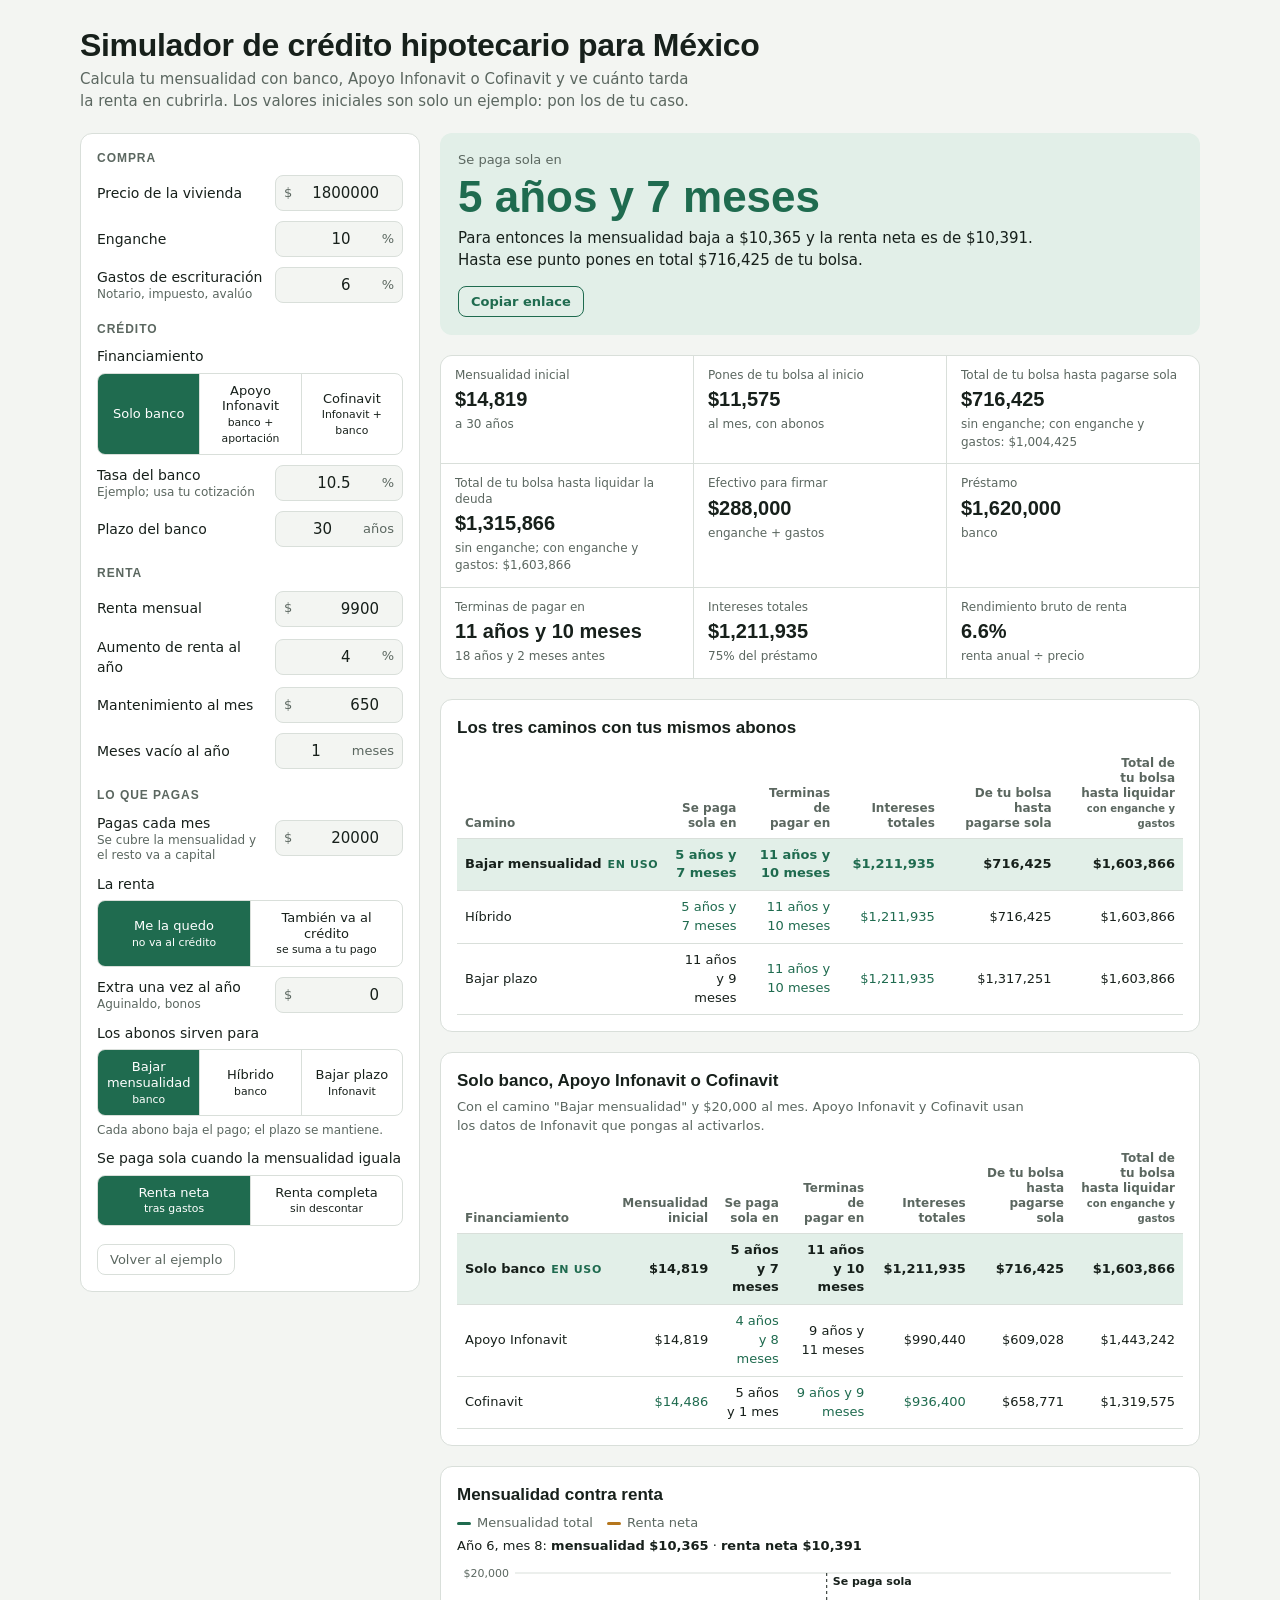
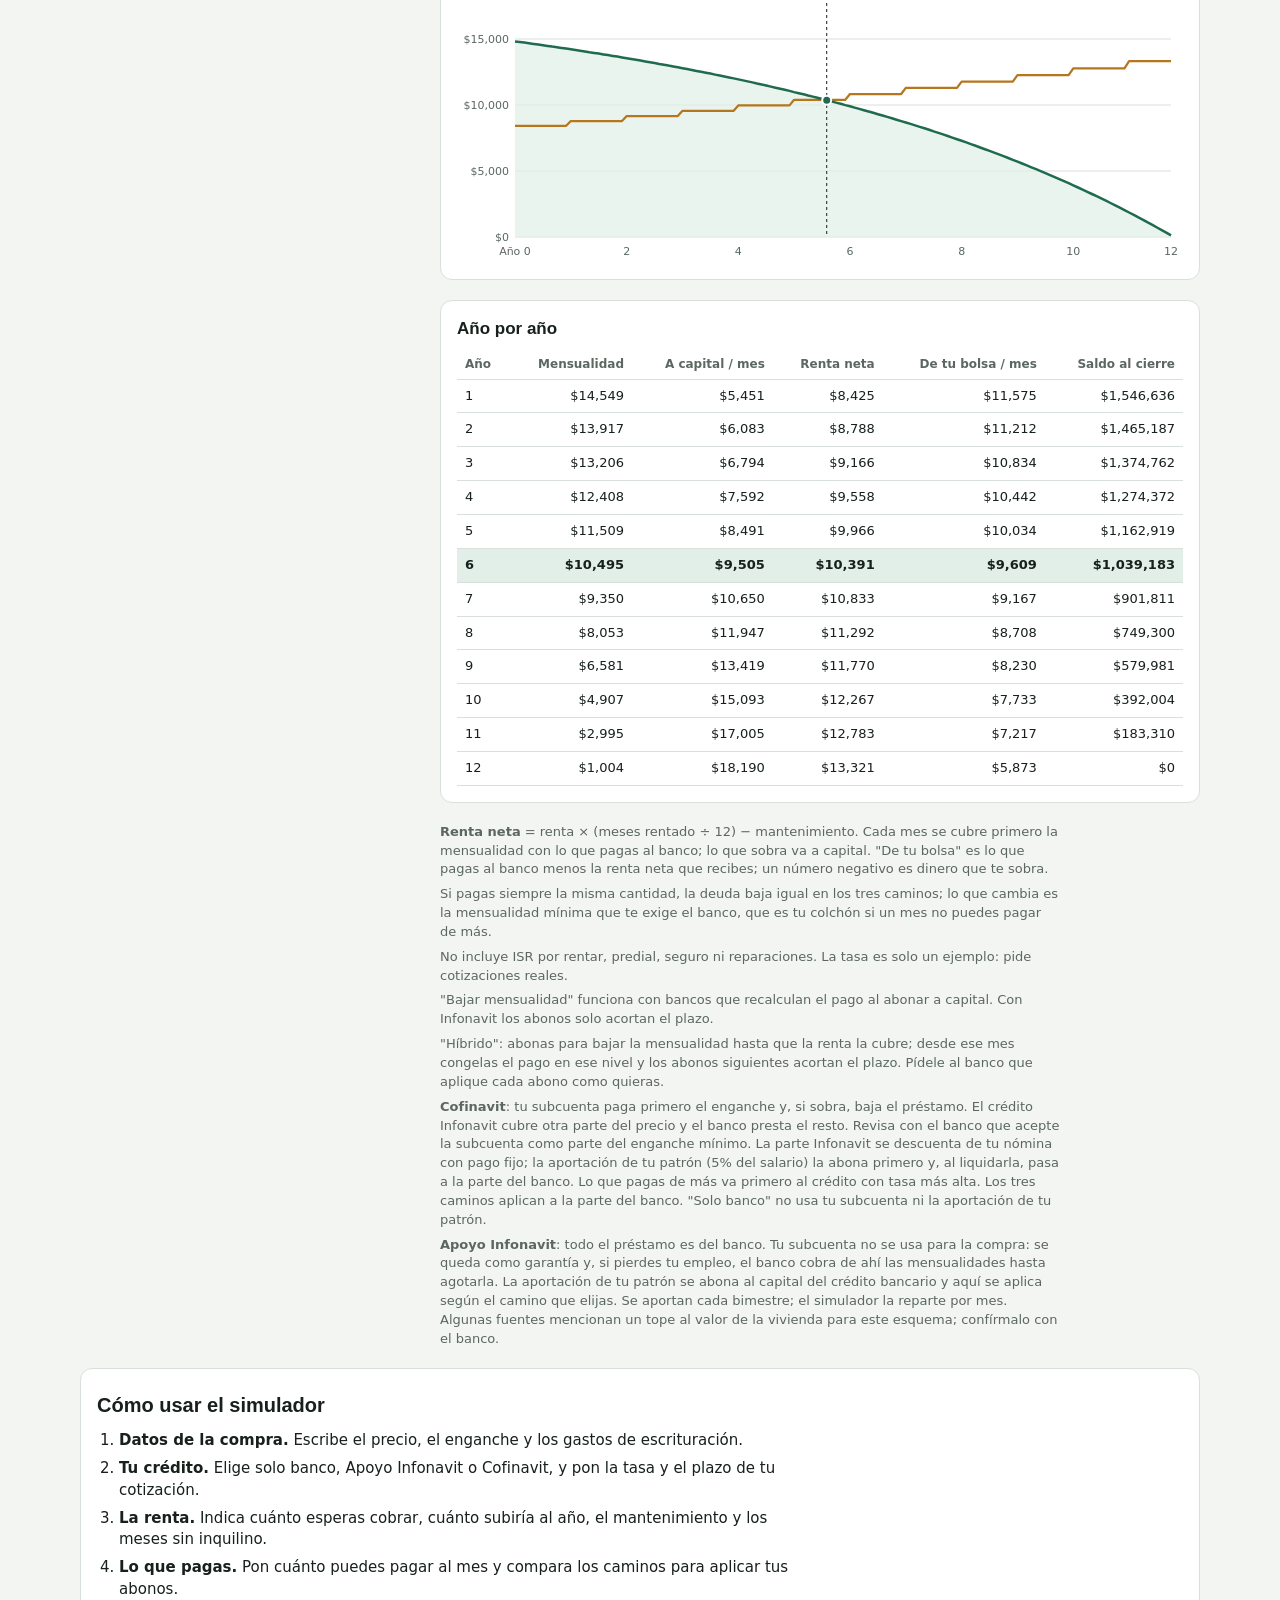
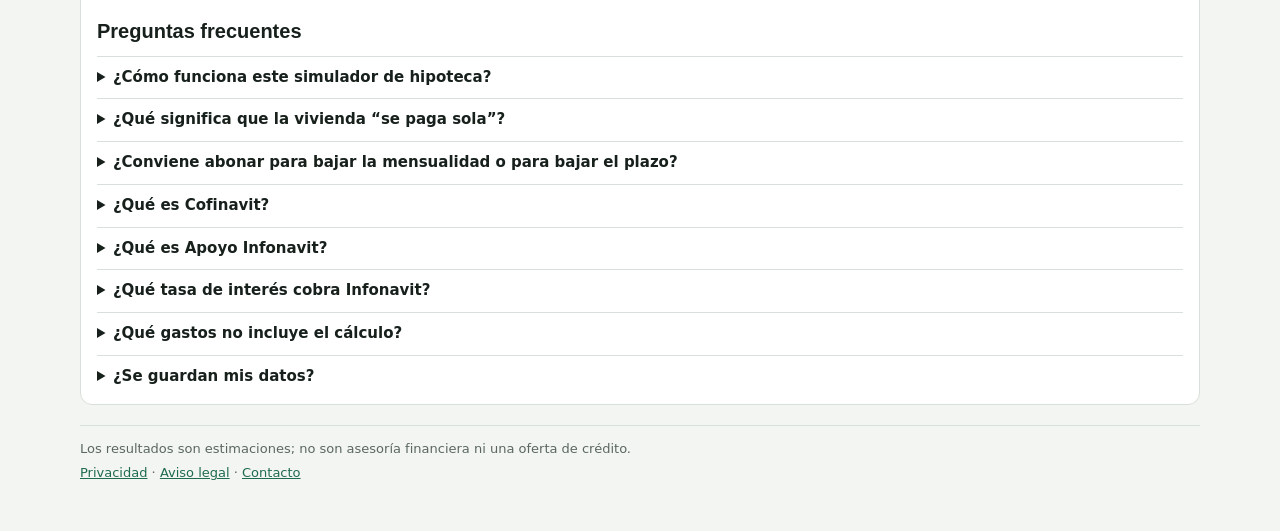
==== commit 8c9b8dc7: "Tablas que caben, enlace para compartir y pruebas - Las comparativas ya no se cortan: los encabezado" ====
--- a/index.html
+++ b/index.html
@@ -104,7 +104,7 @@
     "name": "¿Se guardan mis datos?",
     "acceptedAnswer": {
      "@type": "Answer",
-     "text": "Los valores que escribes se guardan solo en tu navegador para que no los pierdas al volver. No hay cuentas y esos datos no se envían a ningún servidor."
+     "text": "Los valores que escribes se guardan solo en tu navegador para que no los pierdas al volver. No hay cuentas y esos datos no se envían a ningún servidor. Si usas “Copiar enlace”, los valores van dentro del enlace y los ve quien lo reciba."
     }
    }
   ]
@@ -125,18 +125,18 @@
 :root{
   --bg:#f3f5f2; --panel:#ffffff; --fg:#17201b; --muted:#5b6760; --line:#d9dfda;
   --accent:#1f6b4f; --accent-soft:#e2efe8; --rent:#b5761d; --rent-soft:#f6ecdc;
-  --bad:#b23b2e; --good:#1f6b4f; --inf:#3d6fa8; --inf-soft:#dbe6f2;
+  --bad:#b23b2e; --good:#1f6b4f; --inf:#3d6fa8; --inf-soft:#dbe6f2; --shade:rgba(0,0,0,.2);
   --f-display:"Familjen Grotesk", "Helvetica Neue", Arial, sans-serif;
   --f-body:"Figtree", system-ui, -apple-system, "Segoe UI", sans-serif;
 }
 @media (prefers-color-scheme: dark){:root:not([data-theme="light"]){
   --bg:#111613; --panel:#1a211d; --fg:#e7ece8; --muted:#9aa8a0; --line:#2c3630;
   --accent:#5cc49a; --accent-soft:#1c3329; --rent:#e3a54c; --rent-soft:#352a19;
-  --bad:#ef7d6e; --good:#5cc49a; --inf:#7fa9de; --inf-soft:#1f2c3b; color-scheme:dark}}
+  --bad:#ef7d6e; --good:#5cc49a; --inf:#7fa9de; --inf-soft:#1f2c3b; --shade:rgba(0,0,0,.65); color-scheme:dark}}
 :root[data-theme="dark"]{
   --bg:#111613; --panel:#1a211d; --fg:#e7ece8; --muted:#9aa8a0; --line:#2c3630;
   --accent:#5cc49a; --accent-soft:#1c3329; --rent:#e3a54c; --rent-soft:#352a19;
-  --bad:#ef7d6e; --good:#5cc49a; --inf:#7fa9de; --inf-soft:#1f2c3b; color-scheme:dark}
+  --bad:#ef7d6e; --good:#5cc49a; --inf:#7fa9de; --inf-soft:#1f2c3b; --shade:rgba(0,0,0,.65); color-scheme:dark}
 *{box-sizing:border-box}
 body{background:var(--bg);color:var(--fg);font-family:var(--f-body);font-size:15px;line-height:1.45;
   padding-left:max(16px, env(safe-area-inset-left, 0px));padding-right:max(16px, env(safe-area-inset-right, 0px));padding-block:20px 40px}
@@ -178,13 +178,19 @@
 .reset{align-self:flex-start;border:1px solid var(--line);background:transparent;color:var(--muted);font:500 13px var(--f-body);border-radius:8px;padding:7px 12px;cursor:pointer}
 .reset:hover{color:var(--fg);border-color:var(--muted)}
 .reset:focus-visible{outline:2px solid var(--accent);outline-offset:2px}
-.results{display:flex;flex-direction:column;gap:20px;min-width:0}
+.results{display:flex;flex-direction:column;gap:20px;min-width:0;container-type:inline-size}
 .verdict{border-radius:12px;padding:18px 18px;background:var(--accent-soft);display:flex;flex-direction:column;gap:4px}
 .verdict.no{background:var(--rent-soft)}
 .verdict .k{font-size:13px;color:var(--muted)}
 .verdict .big{font-family:var(--f-display);font-weight:700;font-size:clamp(30px,6vw,44px);line-height:1.05;color:var(--accent);font-variant-numeric:tabular-nums}
 .verdict.no .big{color:var(--rent)}
 .verdict p{margin:4px 0 0;max-width:65ch}
+.share{display:flex;align-items:center;flex-wrap:wrap;gap:10px;margin-top:10px}
+.share button{border:1px solid var(--accent);background:transparent;color:var(--accent);font:600 13px var(--f-body);border-radius:8px;padding:7px 12px;cursor:pointer}
+.verdict.no .share button{border-color:var(--rent);color:var(--rent)}
+.share button:hover{background:var(--panel)}
+.share button:focus-visible{outline:2px solid var(--accent);outline-offset:2px}
+.share span{font-size:13px;color:var(--muted)}
 .kpis{display:grid;grid-template-columns:repeat(3,minmax(0,1fr));gap:1px;background:var(--line);border:1px solid var(--line);border-radius:12px;overflow:hidden}
 @media (max-width:620px){.kpis{grid-template-columns:repeat(2,minmax(0,1fr))}.kpi:last-child:nth-child(odd){grid-column:span 2}}
 .kpi{background:var(--panel);padding:12px 14px;display:flex;flex-direction:column;gap:2px;min-width:0}
@@ -199,13 +205,40 @@
 .readout b{font-weight:600}
 #chart{width:100%;display:block;touch-action:pan-y}
 #chart text{font-family:var(--f-body);font-size:11px;fill:var(--muted)}
-.tablebox{overflow-x:auto;margin-top:8px}
-table{border-collapse:collapse;width:100%;font-size:13px;font-variant-numeric:tabular-nums;min-width:520px}
+/* Si una tabla no cabe se desliza de lado; una sombra en el borde avisa que hay más columnas */
+.tablebox{overflow-x:auto;margin-top:8px;background:
+  linear-gradient(to right,var(--panel) 30%,transparent) 0 0/36px 100% no-repeat local,
+  linear-gradient(to left,var(--panel) 30%,transparent) 100% 0/36px 100% no-repeat local,
+  radial-gradient(farthest-side at 0 50%,var(--shade),transparent) 0 0/12px 100% no-repeat scroll,
+  radial-gradient(farthest-side at 100% 50%,var(--shade),transparent) 100% 0/12px 100% no-repeat scroll}
+table{border-collapse:collapse;width:100%;font-size:13px;font-variant-numeric:tabular-nums}
 th,td{text-align:right;padding:7px 8px;border-bottom:1px solid var(--line);white-space:nowrap}
+th{white-space:normal;vertical-align:bottom;line-height:1.25}
 th:first-child,td:first-child{text-align:left}
 th{font-weight:600;color:var(--muted);font-size:12px}
 tr.be td{background:var(--accent-soft);font-weight:600}
 td.neg{color:var(--good)}
+/* Año por año: la columna del año se queda fija al deslizar */
+.year th:first-child,.year td:first-child{position:sticky;left:0;background:var(--panel)}
+.year tr.be td:first-child{background:var(--accent-soft)}
+/* Comparativas: el texto puede partirse para que quepan todas las columnas */
+.compare th,.compare td{text-wrap:balance}
+.compare td{white-space:normal}
+.compare td:first-child{white-space:nowrap}
+@media (max-width:620px){th,td{padding:7px 6px}}
+/* Cuando la columna de resultados es angosta (celular, o computadora con ventana chica), cada opción de las comparativas es una tarjeta con sus datos en renglones */
+@container (max-width:700px){
+  .compare,.compare tbody,.compare tr,.compare td{display:block}
+  .compare thead{position:absolute;width:1px;height:1px;overflow:hidden;clip-path:inset(50%)}
+  .compare tr{border:1px solid var(--line);border-radius:10px;padding:4px 12px;margin-top:8px}
+  .compare tbody tr.sel{border-color:var(--accent);background:var(--accent-soft)}
+  .compare tbody tr:hover td,.compare tbody tr.sel td{background:transparent}
+  .compare td{display:flex;justify-content:space-between;align-items:baseline;gap:12px;padding:7px 0;text-align:right}
+  .compare td:first-child{display:block;font-size:14px;font-weight:600;text-align:left}
+  .compare td:last-child{border-bottom:0}
+  .compare td::before{content:attr(data-label);color:var(--muted);font-weight:400;text-align:left}
+  .compare td:first-child::before{content:none}
+}
 .notes{font-size:13px;color:var(--muted);max-width:75ch;display:flex;flex-direction:column;gap:6px}
 .notes p{margin:0}
 .noscript{margin:0;padding:12px 14px;border-radius:8px;background:var(--rent-soft);font-weight:500}
@@ -313,6 +346,7 @@
         <span class="k">Se paga sola en</span>
         <span class="big" id="v-big">—</span>
         <p id="v-text"></p>
+        <div class="share"><button type="button" id="share">Copiar enlace</button><span id="share-msg" role="status" aria-live="polite"></span></div>
       </div>
 
       <div class="kpis">
@@ -358,7 +392,7 @@
       <div class="card">
         <h2>Año por año</h2>
         <div class="tablebox">
-          <table>
+          <table class="year">
             <thead><tr><th scope="col">Año</th><th scope="col">Mensualidad</th><th scope="col" class="only-cofi">Infonavit</th><th scope="col" class="only-cofi">Banco</th><th scope="col">A capital / mes</th><th scope="col" id="th-rent">Renta neta</th><th scope="col">De tu bolsa / mes</th><th scope="col">Saldo al cierre</th></tr></thead>
             <tbody id="tbody"></tbody>
           </table>
@@ -394,7 +428,7 @@
       <details><summary>¿Qué es Apoyo Infonavit?</summary><p>Es un crédito del banco en el que tu subcuenta de vivienda queda como garantía: puede cubrir mensualidades si dejas de trabajar para un patrón. Las aportaciones de tu patrón, del 5% de tu salario, se aplican al crédito. Pregúntale a tu banco si reducen la mensualidad o el plazo.</p></details>
       <details><summary>¿Qué tasa de interés cobra Infonavit?</summary><p>La tasa de los créditos de Infonavit para comprar vivienda es fija y, según la tabla publicada para 2026, va de 3.69% a 10.45% anual de acuerdo con tu salario. En los créditos combinados con un banco la tasa de cada parte puede ser distinta. Confirma la tuya en Mi Cuenta Infonavit.</p></details>
       <details><summary>¿Qué gastos no incluye el cálculo?</summary><p>No incluye ISR por rentar, predial, seguros ni reparaciones. Los gastos de escrituración se calculan con el porcentaje que tú pongas, y la mensualidad no incluye comisiones ni seguros del banco.</p></details>
-      <details><summary>¿Se guardan mis datos?</summary><p>Los valores que escribes se guardan solo en tu navegador para que no los pierdas al volver. No hay cuentas y esos datos no se envían a ningún servidor.</p></details>
+      <details><summary>¿Se guardan mis datos?</summary><p>Los valores que escribes se guardan solo en tu navegador para que no los pierdas al volver. No hay cuentas y esos datos no se envían a ningún servidor. Si usas “Copiar enlace”, los valores van dentro del enlace y los ve quien lo reciba.</p></details>
     </div>
   </section>
 
@@ -404,57 +438,48 @@
   </footer>
 </div>
 
-<script>
-(function(){
+<script id="logica">
+/* Cálculo del crédito y enlaces para compartir, sin tocar la página. tests/logica.test.js prueba este bloque tal cual. */
+var SimLogica=(function(){
   var DEFAULTS={precio:1800000,eng:10,gastos:6,tasa:10.5,plazo:30,renta:9900,aumento:4,mant:650,vacios:1,pago:20000,anual:0,conRenta:'no',modo:'mensualidad',meta:'neta',fin:'banco',subcuenta:100000,infMonto:500000,infTasa:9.6,infPlazo:30,aport:2000,aportModo:'camino'};
-  var HINTS={
-    mensualidad:'Cada abono baja el pago; el plazo se mantiene.',
-    hibrido:'Baja el pago hasta que la renta lo cubre; después tus abonos acortan el plazo.',
-    plazo:'El pago se queda fijo; cada abono acorta el plazo.'
-  };
-  var MODE_NAMES={mensualidad:'Bajar mensualidad',hibrido:'Híbrido',plazo:'Bajar plazo'};
-  var KEYS=['precio','eng','gastos','tasa','plazo','renta','aumento','mant','vacios','pago','anual','subcuenta','infMonto','infTasa','infPlazo','aport'];
-  var FIN_NAMES={banco:'Solo banco',apoyo:'Apoyo Infonavit',cofinavit:'Cofinavit'};
-  var state=Object.assign({},DEFAULTS);
-  try{var saved=JSON.parse(localStorage.getItem('simHipoteca')||'null');if(saved&&typeof saved==='object'){Object.assign(state,saved);}}catch(e){}
-
-  var money=new Intl.NumberFormat('es-MX',{style:'currency',currency:'MXN',maximumFractionDigits:0});
-  function $(id){return document.getElementById(id);}
-  function fm(v){return money.format(Math.round(v)).replace('MXN','').trim();}
-  function yrs(m){
-    m=Math.max(0,Math.round(m));
-    var y=Math.floor(m/12), r=m%12, parts=[];
-    if(y) parts.push(y+(y===1?' año':' años'));
-    if(r) parts.push(r+(r===1?' mes':' meses'));
-    return parts.length?parts.join(' y '):'0 meses';
-  }
-
-  function fillInputs(){KEYS.forEach(function(k){$(k).value=state[k];});syncSeg();}
-  function syncSeg(){
-    $('modo-mens').setAttribute('aria-pressed',state.modo==='mensualidad');
-    $('modo-hib').setAttribute('aria-pressed',state.modo==='hibrido');
-    $('modo-plazo').setAttribute('aria-pressed',state.modo==='plazo');
-    var cofi=state.fin==='cofinavit', apoyo=state.fin==='apoyo';
-    $('modo-hint').textContent=(HINTS[state.modo]||'')+(cofi?' Aplica a la parte del banco; la de Infonavit siempre acorta plazo.':apoyo?' La aportación de tu patrón también se aplica así.':'');
-    $('fin-banco').setAttribute('aria-pressed',state.fin==='banco');
-    $('fin-apoyo').setAttribute('aria-pressed',apoyo);
-    $('fin-cofi').setAttribute('aria-pressed',cofi);
-    document.body.classList.toggle('cofi',cofi);
-    document.body.classList.toggle('apoyo',apoyo);
-    $('sub-hint').textContent=apoyo?'Se queda como garantía si pierdes tu empleo':'Cubre primero tu enganche; lo que sobre baja el préstamo';
-    $('eng-hint').textContent=cofi?'Total; tu subcuenta pone una parte':'';
-    $('aport-camino').setAttribute('aria-pressed',state.aportModo!=='plazo');
-    $('aport-plazo').setAttribute('aria-pressed',state.aportModo==='plazo');
-    $('aport-hint').textContent=cofi
-      ?'Con Cofinavit solo cuenta cuando ya liquidaste la parte Infonavit y la aportación pasa al banco.'
-      :'Pregúntale a tu banco cómo la aplica; si solo reduce plazo, la mensualidad baja más lento.';
-    $('pago-hint').textContent=cofi?'Cubre Infonavit (nómina) y banco; el resto va a capital':'Se cubre la mensualidad y el resto va a capital';
-    $('renta-no').setAttribute('aria-pressed',state.conRenta!=='si');
-    $('renta-si').setAttribute('aria-pressed',state.conRenta==='si');
-    $('meta-neta').setAttribute('aria-pressed',state.meta==='neta');
-    $('meta-bruta').setAttribute('aria-pressed',state.meta==='bruta');
-  }
-  function save(){try{localStorage.setItem('simHipoteca',JSON.stringify(state));}catch(e){}}
+  var NUM_KEYS=['precio','eng','gastos','tasa','plazo','renta','aumento','mant','vacios','pago','anual','subcuenta','infMonto','infTasa','infPlazo','aport'];
+  var ENUMS={fin:['banco','apoyo','cofinavit'],modo:['mensualidad','hibrido','plazo'],meta:['neta','bruta'],conRenta:['no','si'],aportModo:['camino','plazo']};
+  var ALL_KEYS=NUM_KEYS.concat(Object.keys(ENUMS));
+  var MAX_NUM=1e13, MAX_MESES=1200;
+  function has(o,k){return Object.prototype.hasOwnProperty.call(o,k);}
+
+  /* Devuelve un estado completo y válido a partir de datos de fuera (localStorage o un enlace): lo que falte o no sirva toma el valor del ejemplo. */
+  function normalize(raw){
+    var out=Object.assign({},DEFAULTS);
+    if(!raw||typeof raw!=='object')return out;
+    NUM_KEYS.forEach(function(k){
+      if(!has(raw,k))return;
+      var v=raw[k];
+      if(typeof v==='string'){if(v.trim()==='')return; v=Number(v);}
+      if(typeof v==='number'&&isFinite(v)&&Math.abs(v)<=MAX_NUM)out[k]=v;
+    });
+    Object.keys(ENUMS).forEach(function(k){if(has(raw,k)&&ENUMS[k].indexOf(raw[k])!==-1)out[k]=raw[k];});
+    return out;
+  }
+  /* Texto para el # del enlace: solo lo que cambia respecto al ejemplo. Va en el fragmento para que no viaje a ningún servidor. */
+  function toHash(st){
+    var s=normalize(st), parts=[];
+    ALL_KEYS.forEach(function(k){if(s[k]!==DEFAULTS[k])parts.push(k+'='+encodeURIComponent(s[k]));});
+    if(!parts.length)parts.push(ALL_KEYS[0]+'='+DEFAULTS[ALL_KEYS[0]]); // el ejemplo tal cual también debe abrirse como enlace
+    return parts.join('&');
+  }
+  /* Lee el # de un enlace compartido. Devuelve null si no trae ningún dato del simulador (p. ej. un ancla). */
+  function fromHash(hash){
+    var str=String(hash||'').replace(/^#/,''), raw={}, found=false;
+    str.split('&').forEach(function(pair){
+      var i=pair.indexOf('='); if(i<1)return;
+      var k=pair.slice(0,i), v;
+      if(ALL_KEYS.indexOf(k)===-1)return;
+      try{v=decodeURIComponent(pair.slice(i+1));}catch(e){return;}
+      raw[k]=v; found=true;
+    });
+    return found?normalize(raw):null;
+  }
 
   function pmtR(B,r,n){if(B<=0)return 0;if(n<=0)return B;return r===0?B/n:B*r/(1-Math.pow(1+r,-n));}
   function simulate(p){
@@ -467,8 +492,8 @@
     var cashEng=engTotal-subToEng;
     var Li0=cofi?Math.min(Math.max(0,p.infMonto),needed-sub):0;
     var Lb0=Math.max(0,needed-sub-Li0);
-    var rb=p.tasa/100/12, Nb=Math.max(1,Math.round(p.plazo*12));
-    var ri=p.infTasa/100/12, Ni=Math.max(1,Math.round(p.infPlazo*12));
+    var rb=p.tasa/100/12, Nb=Math.max(1,Math.min(MAX_MESES,Math.round(p.plazo*12)||0));
+    var ri=p.infTasa/100/12, Ni=Math.max(1,Math.min(MAX_MESES,Math.round(p.infPlazo*12)||0));
     var bankFixed=pmtR(Lb0,rb,Nb), infFixed=pmtR(Li0,ri,Ni);
     var Bb=Lb0, Bi=Li0, months=[], be=null, pocket=0, pocketAll=0, interest=0, frozen=null, short=0, shortMax=0;
     var bankPay=bankFixed; // mensualidad vigente del banco
@@ -518,6 +543,70 @@
     return {cofi:cofi,apoyo:apoyo,guarantee:apoyo?Math.max(0,p.subcuenta):0,loan:Lb0+Li0,Lb0:Lb0,Li0:Li0,sub:sub,subToEng:subToEng,cashEng:cashEng,engTotal:engTotal,needed:needed,months:months,be:be,pocket:pocket,pocketAll:pocketAll,interest:interest,N:maxM,short:short,shortMax:shortMax};
   }
 
+  return {DEFAULTS:DEFAULTS,NUM_KEYS:NUM_KEYS,normalize:normalize,toHash:toHash,fromHash:fromHash,pmtR:pmtR,simulate:simulate};
+})();
+</script>
+<script>
+(function(){
+  var L=SimLogica, DEFAULTS=L.DEFAULTS, simulate=L.simulate;
+  var HINTS={
+    mensualidad:'Cada abono baja el pago; el plazo se mantiene.',
+    hibrido:'Baja el pago hasta que la renta lo cubre; después tus abonos acortan el plazo.',
+    plazo:'El pago se queda fijo; cada abono acorta el plazo.'
+  };
+  var MODE_NAMES={mensualidad:'Bajar mensualidad',hibrido:'Híbrido',plazo:'Bajar plazo'};
+  var KEYS=L.NUM_KEYS;
+  var FIN_NAMES={banco:'Solo banco',apoyo:'Apoyo Infonavit',cofinavit:'Cofinavit'};
+  // Encabezados de las comparativas; en la vista de tarjetas acompañan a cada dato
+  var MODE_LABELS=['Se paga sola en','Terminas de pagar en','Intereses totales','De tu bolsa hasta pagarse sola','Total de tu bolsa hasta liquidar, con enganche y gastos'];
+  var FIN_LABELS=['Mensualidad inicial'].concat(MODE_LABELS);
+  // Un enlace compartido manda sobre lo guardado; no se guarda hasta que la persona cambie algo
+  var saved=null;
+  try{saved=JSON.parse(localStorage.getItem('simHipoteca')||'null');}catch(e){}
+  var state=L.fromHash(location.hash)||L.normalize(saved);
+
+  var money=new Intl.NumberFormat('es-MX',{style:'currency',currency:'MXN',maximumFractionDigits:0});
+  function $(id){return document.getElementById(id);}
+  function fm(v){return money.format(Math.round(v)).replace('MXN','').trim();}
+  function yrs(m){
+    m=Math.max(0,Math.round(m));
+    var y=Math.floor(m/12), r=m%12, parts=[];
+    if(y) parts.push(y+(y===1?' año':' años'));
+    if(r) parts.push(r+(r===1?' mes':' meses'));
+    return parts.length?parts.join(' y '):'0 meses';
+  }
+
+  function fillInputs(){KEYS.forEach(function(k){$(k).value=state[k];});syncSeg();}
+  function syncSeg(){
+    $('modo-mens').setAttribute('aria-pressed',state.modo==='mensualidad');
+    $('modo-hib').setAttribute('aria-pressed',state.modo==='hibrido');
+    $('modo-plazo').setAttribute('aria-pressed',state.modo==='plazo');
+    var cofi=state.fin==='cofinavit', apoyo=state.fin==='apoyo';
+    $('modo-hint').textContent=(HINTS[state.modo]||'')+(cofi?' Aplica a la parte del banco; la de Infonavit siempre acorta plazo.':apoyo?' La aportación de tu patrón también se aplica así.':'');
+    $('fin-banco').setAttribute('aria-pressed',state.fin==='banco');
+    $('fin-apoyo').setAttribute('aria-pressed',apoyo);
+    $('fin-cofi').setAttribute('aria-pressed',cofi);
+    document.body.classList.toggle('cofi',cofi);
+    document.body.classList.toggle('apoyo',apoyo);
+    $('sub-hint').textContent=apoyo?'Se queda como garantía si pierdes tu empleo':'Cubre primero tu enganche; lo que sobre baja el préstamo';
+    $('eng-hint').textContent=cofi?'Total; tu subcuenta pone una parte':'';
+    $('aport-camino').setAttribute('aria-pressed',state.aportModo!=='plazo');
+    $('aport-plazo').setAttribute('aria-pressed',state.aportModo==='plazo');
+    $('aport-hint').textContent=cofi
+      ?'Con Cofinavit solo cuenta cuando ya liquidaste la parte Infonavit y la aportación pasa al banco.'
+      :'Pregúntale a tu banco cómo la aplica; si solo reduce plazo, la mensualidad baja más lento.';
+    $('pago-hint').textContent=cofi?'Cubre Infonavit (nómina) y banco; el resto va a capital':'Se cubre la mensualidad y el resto va a capital';
+    $('renta-no').setAttribute('aria-pressed',state.conRenta!=='si');
+    $('renta-si').setAttribute('aria-pressed',state.conRenta==='si');
+    $('meta-neta').setAttribute('aria-pressed',state.meta==='neta');
+    $('meta-bruta').setAttribute('aria-pressed',state.meta==='bruta');
+  }
+  function save(){
+    try{localStorage.setItem('simHipoteca',JSON.stringify(state));}catch(e){}
+    // Al cambiar algo, el enlace con el que se abrió ya no describe lo que se ve
+    if(L.fromHash(location.hash)){try{history.replaceState(null,'',location.pathname+location.search);}catch(e){}}
+  }
+
   var lastSim=null;
   function render(){
     var p=state, s=simulate(p); lastSim=s;
@@ -599,7 +688,7 @@
         [fm(r.interest), Math.round(r.interest)===Math.round(bestInt)],
         [fm(r.pocket), false],
         [fm(r.pocketAll+r.cashEng+state.precio*state.gastos/100), false]
-      ].forEach(function(c){var td=document.createElement('td');td.textContent=c[0];if(c[1])td.className='best';tr.appendChild(td);});
+      ].forEach(function(c,i){var td=document.createElement('td');td.textContent=c[0];td.dataset.label=FIN_LABELS[i];if(c[1])td.className='best';tr.appendChild(td);});
       function pick(){state.fin=f;syncSeg();save();hoverM=null;render();}
       tr.addEventListener('click',pick);
       tr.addEventListener('keydown',function(e){if(e.key==='Enter'||e.key===' '){e.preventDefault();pick();}});
@@ -630,7 +719,7 @@
         [fm(r.pocket), false],
         [fm(r.pocketAll+r.cashEng+state.precio*state.gastos/100), false]
       ];
-      cells.forEach(function(c){var td=document.createElement('td');td.textContent=c[0];if(c[1])td.className='best';tr.appendChild(td);});
+      cells.forEach(function(c,i){var td=document.createElement('td');td.textContent=c[0];td.dataset.label=MODE_LABELS[i];if(c[1])td.className='best';tr.appendChild(td);});
       function pick(){state.modo=md;syncSeg();save();hoverM=null;render();}
       tr.addEventListener('click',pick);
       tr.addEventListener('keydown',function(e){if(e.key==='Enter'||e.key===' '){e.preventDefault();pick();}});
@@ -739,6 +828,36 @@
   document.querySelectorAll('[data-meta]').forEach(function(b){b.addEventListener('click',function(){state.meta=b.dataset.meta;syncSeg();save();render();});});
   $('reset').addEventListener('click',function(){state=Object.assign({},DEFAULTS);fillInputs();save();hoverM=null;render();});
   $('form').addEventListener('submit',function(e){e.preventDefault();});
+
+  // Enlace para compartir: en celular abre el menú de compartir; en computadora lo copia
+  var canShare=!!navigator.share&&!!window.matchMedia&&matchMedia('(pointer:coarse)').matches, shareT;
+  if(canShare)$('share').textContent='Compartir';
+  function shareUrl(){return location.href.split('#')[0]+'#'+L.toHash(state);}
+  function shareMsg(t){$('share-msg').textContent=t;clearTimeout(shareT);shareT=setTimeout(function(){$('share-msg').textContent='';},2500);}
+  function copyText(t){
+    if(navigator.clipboard&&navigator.clipboard.writeText)return navigator.clipboard.writeText(t);
+    return new Promise(function(ok,fail){
+      var ta=document.createElement('textarea'), done=false;
+      ta.value=t; ta.setAttribute('readonly',''); ta.style.cssText='position:fixed;top:0;left:0;opacity:0';
+      document.body.appendChild(ta); ta.select();
+      try{done=document.execCommand('copy');}catch(e){}
+      document.body.removeChild(ta);
+      if(done)ok();else fail();
+    });
+  }
+  function copyLink(){
+    var url=shareUrl();
+    copyText(url).then(function(){shareMsg('Enlace copiado');},function(){window.prompt('Copia este enlace:',url);});
+  }
+  $('share').addEventListener('click',function(){
+    if(!canShare){copyLink();return;}
+    navigator.share({title:document.title,url:shareUrl()}).catch(function(e){if(!e||e.name!=='AbortError')copyLink();});
+  });
+  // Si pegan otro enlace compartido en la misma pestaña, la página no se recarga: solo cambia el #
+  window.addEventListener('hashchange',function(){
+    var s=L.fromHash(location.hash); if(!s)return;
+    state=s; fillInputs(); hoverM=null; render();
+  });
   var rt; window.addEventListener('resize',function(){clearTimeout(rt);rt=setTimeout(function(){drawChart(lastSim);},120);});
 
   fillInputs(); render();
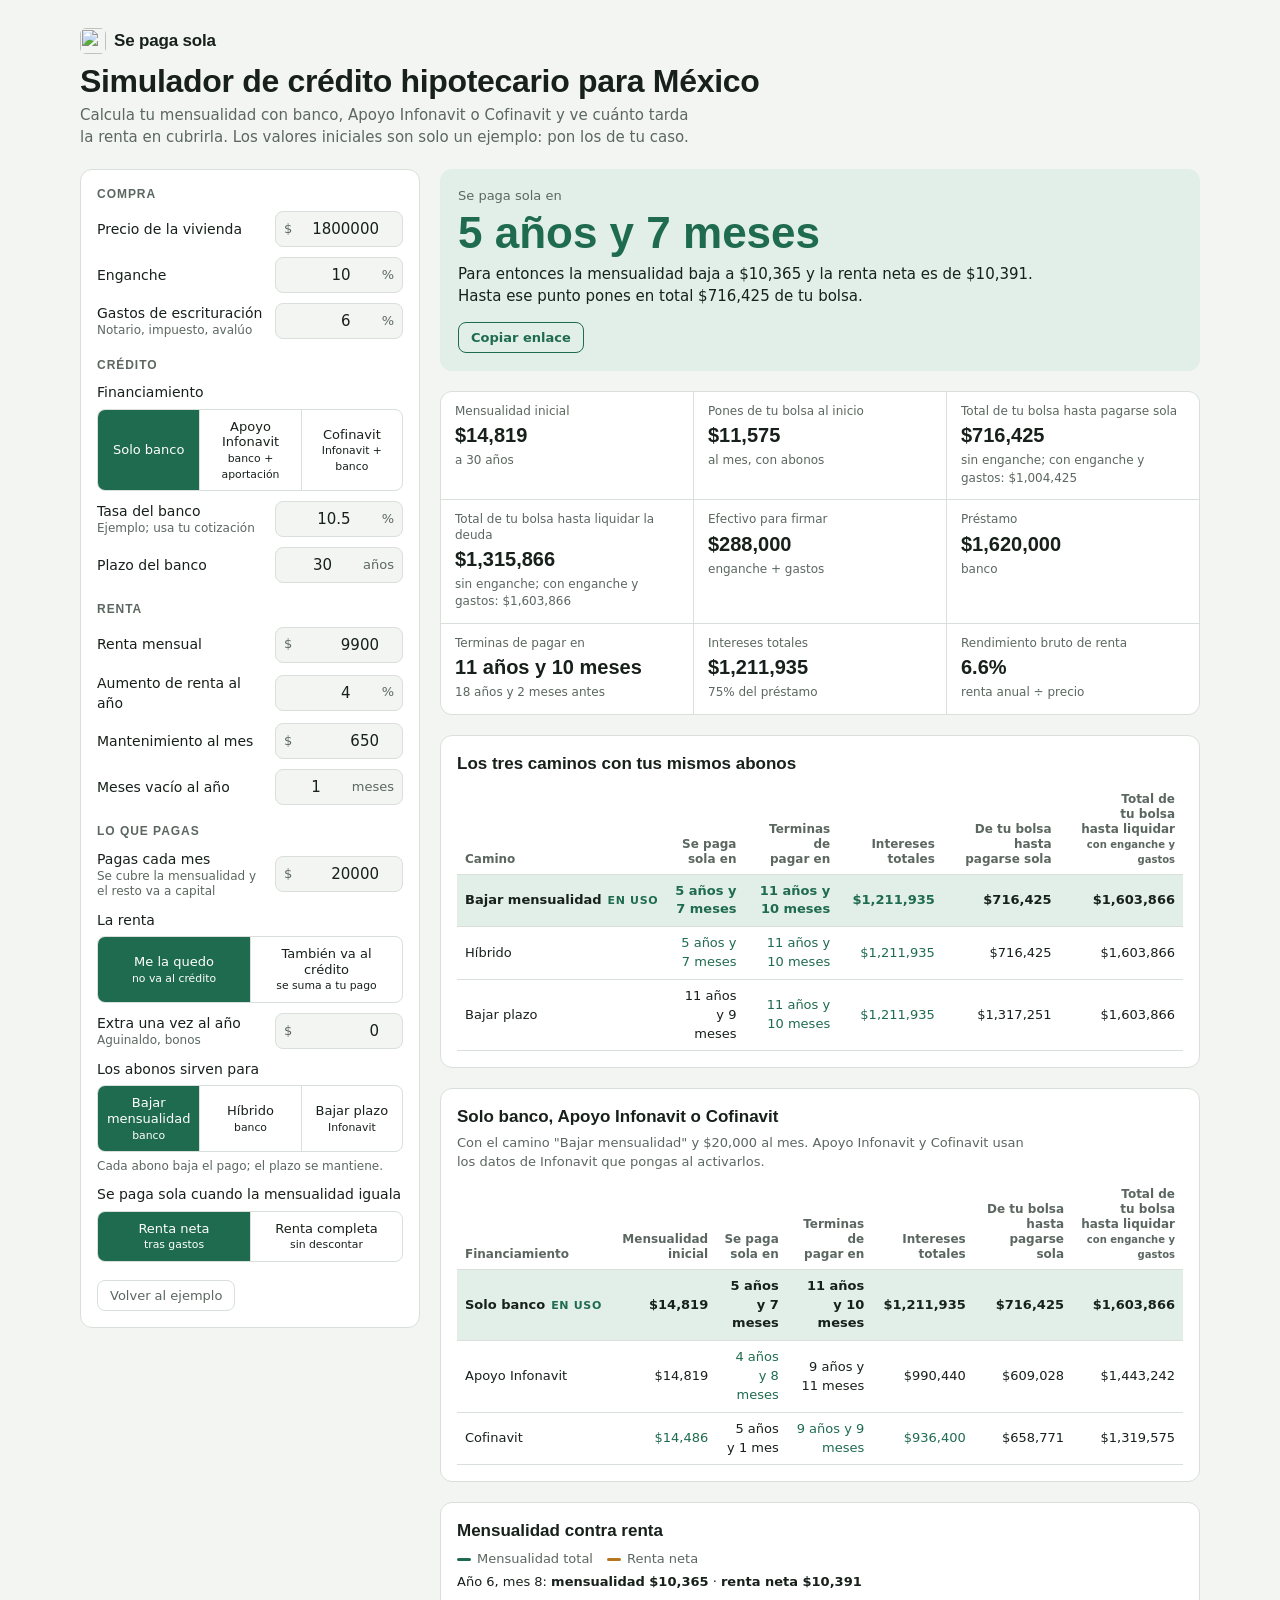
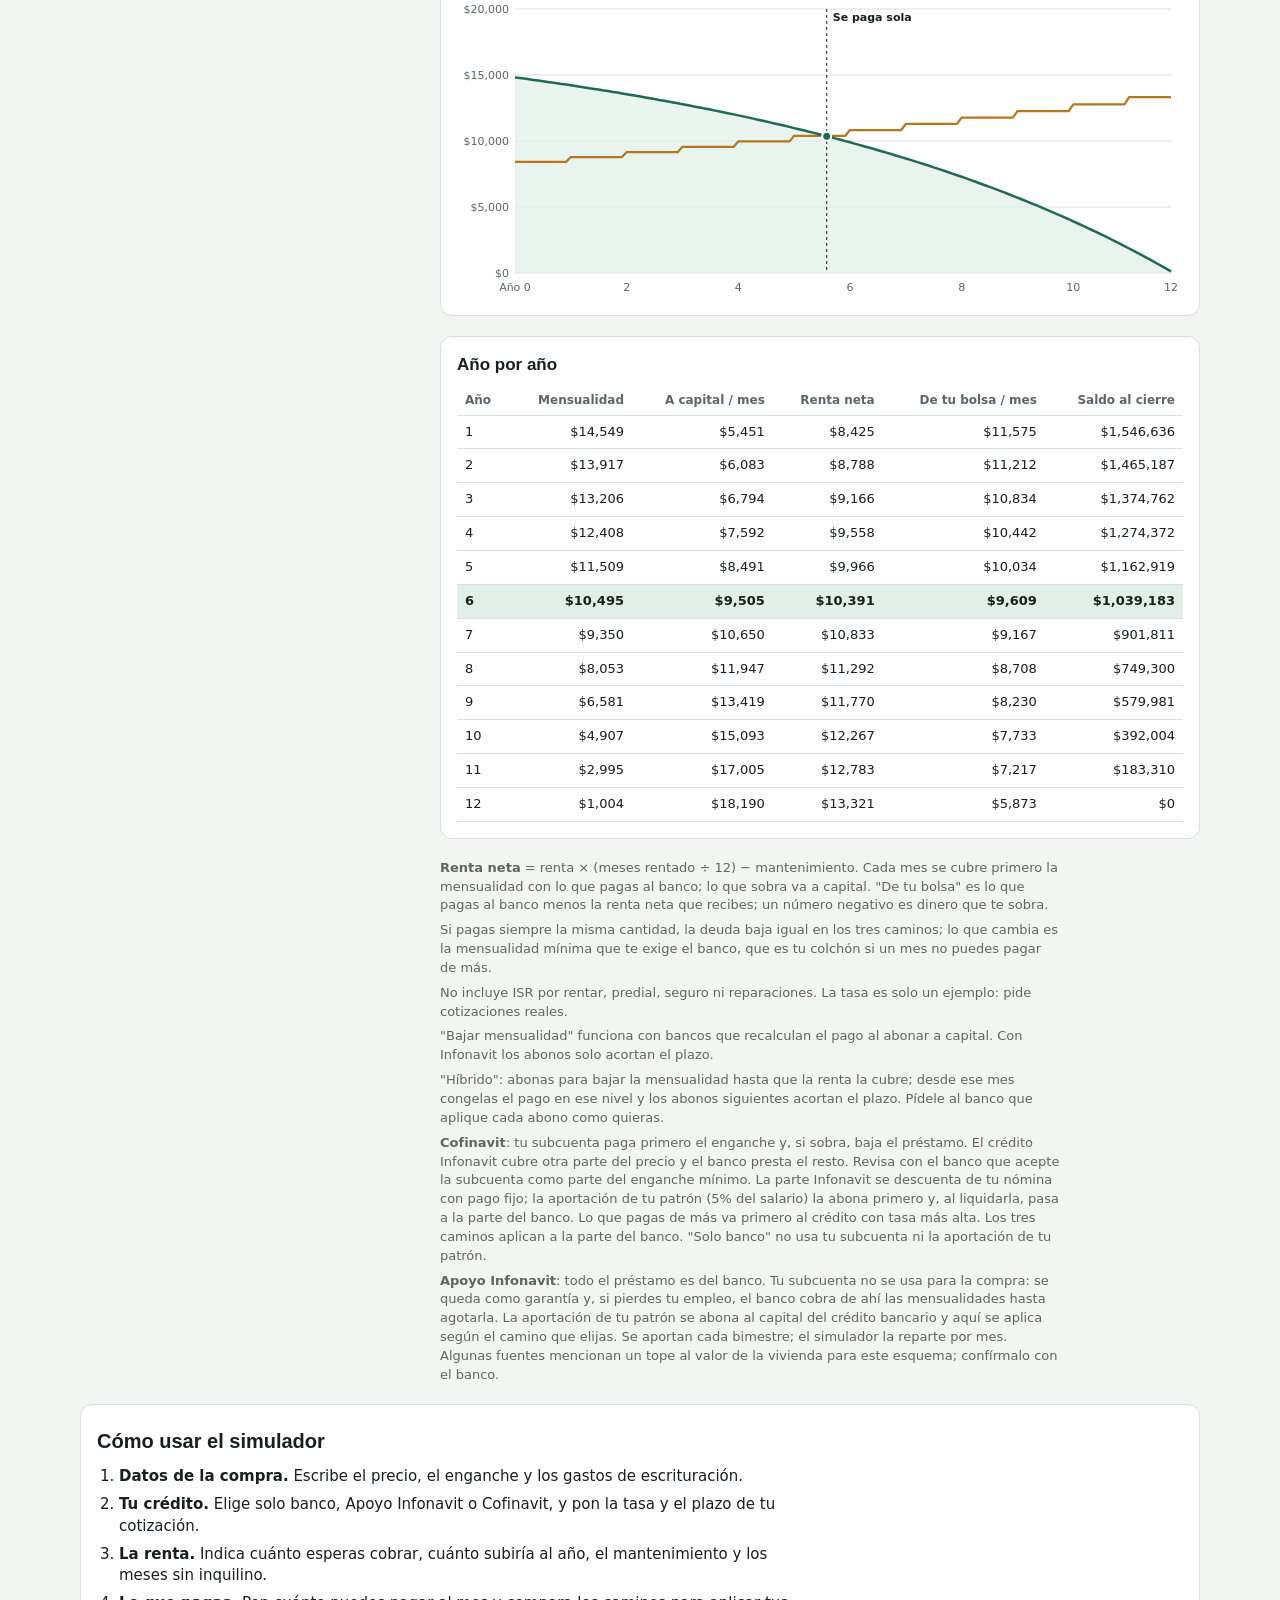
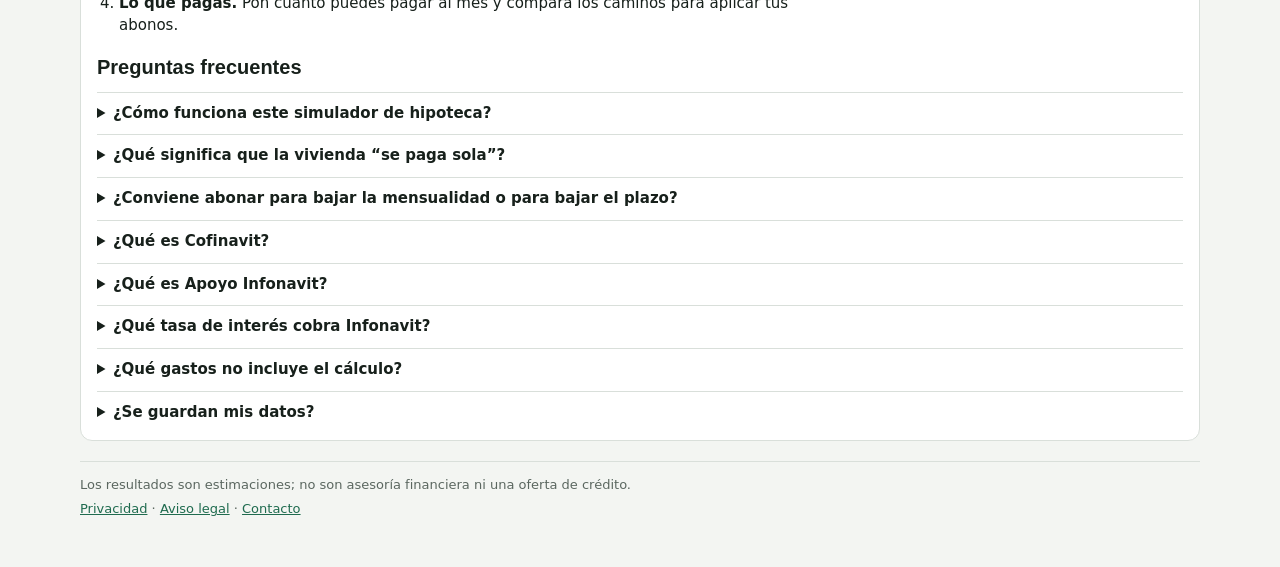
==== commit 723d5291: "Resumen fijo en celular, marca "Se paga sola" y analítica en el aviso - En celular, una barra fija m" ====
--- a/index.html
+++ b/index.html
@@ -3,13 +3,13 @@
 <head>
 <meta charset="utf-8">
 <meta name="viewport" content="width=device-width, initial-scale=1, viewport-fit=cover">
-<title>Simulador de crédito hipotecario en México | Infonavit y renta</title>
+<title>Simulador de crédito hipotecario e Infonavit en México | Se paga sola</title>
 <meta name="description" content="Calcula gratis tu mensualidad con banco, Apoyo Infonavit o Cofinavit, compara abonos a capital y ve en cuánto tiempo la renta cubre tu hipoteca.">
 <link rel="canonical" href="https://sepagasola.com/">
 <meta property="og:type" content="website">
 <meta property="og:locale" content="es_MX">
-<meta property="og:site_name" content="Simulador de crédito hipotecario">
-<meta property="og:title" content="Simulador de crédito hipotecario en México | Infonavit y renta">
+<meta property="og:site_name" content="Se paga sola">
+<meta property="og:title" content="Simulador de crédito hipotecario e Infonavit en México | Se paga sola">
 <meta property="og:description" content="Calcula gratis tu mensualidad con banco, Apoyo Infonavit o Cofinavit, compara abonos a capital y ve en cuánto tiempo la renta cubre tu hipoteca.">
 <meta property="og:url" content="https://sepagasola.com/">
 <meta property="og:image" content="https://sepagasola.com/og-image.png">
@@ -17,7 +17,7 @@
 <meta property="og:image:height" content="630">
 <meta property="og:image:alt" content="Simulador de crédito hipotecario para México: mensualidad y renta">
 <meta name="twitter:card" content="summary_large_image">
-<meta name="twitter:title" content="Simulador de crédito hipotecario en México | Infonavit y renta">
+<meta name="twitter:title" content="Simulador de crédito hipotecario e Infonavit en México | Se paga sola">
 <meta name="twitter:description" content="Calcula gratis tu mensualidad con banco, Apoyo Infonavit o Cofinavit, compara abonos a capital y ve en cuánto tiempo la renta cubre tu hipoteca.">
 <meta name="twitter:image" content="https://sepagasola.com/og-image.png">
 <script type="application/ld+json">
@@ -25,7 +25,8 @@
  {
   "@context": "https://schema.org",
   "@type": "WebApplication",
-  "name": "Simulador de crédito hipotecario para México",
+  "name": "Se paga sola",
+  "alternateName": "Simulador de crédito hipotecario para México",
   "url": "https://sepagasola.com/",
   "description": "Calcula gratis tu mensualidad con banco, Apoyo Infonavit o Cofinavit, compara abonos a capital y ve en cuánto tiempo la renta cubre tu hipoteca.",
   "applicationCategory": "FinanceApplication",
@@ -116,6 +117,8 @@
 <link rel="icon" href="favicon-32.png" type="image/png" sizes="32x32">
 <link rel="apple-touch-icon" href="apple-touch-icon.png">
 <link rel="manifest" href="manifest.webmanifest">
+<meta name="application-name" content="Se paga sola">
+<meta name="apple-mobile-web-app-title" content="Se paga sola">
 <meta name="theme-color" content="#f3f5f2" media="(prefers-color-scheme: light)">
 <meta name="theme-color" content="#111613" media="(prefers-color-scheme: dark)">
 <style>
@@ -141,6 +144,9 @@
 body{background:var(--bg);color:var(--fg);font-family:var(--f-body);font-size:15px;line-height:1.45;
   padding-left:max(16px, env(safe-area-inset-left, 0px));padding-right:max(16px, env(safe-area-inset-right, 0px));padding-block:20px 40px}
 .wrap{max-width:1120px;margin:0 auto;display:flex;flex-direction:column;gap:20px}
+.brand{display:inline-flex;align-items:center;gap:8px;margin-bottom:10px;font-family:var(--f-display);font-weight:700;font-size:17px;color:var(--fg);text-decoration:none;letter-spacing:-.01em}
+.brand img{border-radius:6px}
+.brand:focus-visible{outline:2px solid var(--accent);outline-offset:3px;border-radius:4px}
 header h1{font-family:var(--f-display);font-weight:700;font-size:clamp(24px,4vw,32px);line-height:1.1;margin:0;text-wrap:balance;letter-spacing:-.01em}
 header p{margin:6px 0 0;color:var(--muted);max-width:65ch}
 .grid{display:grid;grid-template-columns:minmax(0,340px) minmax(0,1fr);gap:20px;align-items:start}
@@ -191,6 +197,21 @@
 .share button:hover{background:var(--panel)}
 .share button:focus-visible{outline:2px solid var(--accent);outline-offset:2px}
 .share span{font-size:13px;color:var(--muted)}
+/* Resumen fijo: en una sola columna (celular) el resultado queda debajo del formulario; esta barra lo muestra mientras llenas los datos */
+.sticky{position:fixed;top:0;left:0;right:0;z-index:10;display:flex;justify-content:space-between;align-items:center;gap:12px;border:0;border-bottom:1px solid var(--line);
+  background:var(--accent-soft);color:var(--fg);font:500 13px var(--f-body);text-align:left;cursor:pointer;box-shadow:0 2px 10px var(--shade);
+  padding:max(8px,env(safe-area-inset-top,0px)) max(16px,env(safe-area-inset-right,0px)) 8px max(16px,env(safe-area-inset-left,0px))}
+.sticky[hidden]{display:none}
+.sticky.no{background:var(--rent-soft)}
+.sticky span{display:flex;flex-direction:column;min-width:0}
+.sticky span+span{align-items:flex-end;text-align:right;flex:none}
+.sticky small{color:var(--muted);font-size:11px;line-height:1.3}
+.sticky b{font-family:var(--f-display);font-weight:700;font-size:17px;line-height:1.2;color:var(--accent);font-variant-numeric:tabular-nums}
+.sticky.no b{color:var(--rent)}
+.sticky span+span b,.sticky.no span+span b{color:var(--fg);font-size:15px;font-weight:600}
+.sticky:focus-visible{outline:2px solid var(--accent);outline-offset:-3px}
+@media (min-width:821px){.sticky{display:none}}
+@media (max-width:820px){.inp input{scroll-margin-top:76px}}
 .kpis{display:grid;grid-template-columns:repeat(3,minmax(0,1fr));gap:1px;background:var(--line);border:1px solid var(--line);border-radius:12px;overflow:hidden}
 @media (max-width:620px){.kpis{grid-template-columns:repeat(2,minmax(0,1fr))}.kpi:last-child:nth-child(odd){grid-column:span 2}}
 .kpi{background:var(--panel);padding:12px 14px;display:flex;flex-direction:column;gap:2px;min-width:0}
@@ -259,8 +280,10 @@
 
 </head>
 <body>
+<button type="button" class="sticky" id="sticky" hidden aria-label="Ver los resultados"><span><small>Se paga sola en</small><b id="st-big">—</b></span><span><small>Mensualidad inicial</small><b id="st-pay">—</b></span></button>
 <div class="wrap">
   <header>
+    <a class="brand" href="./"><img src="favicon.svg" width="26" height="26" alt="">Se paga sola</a>
     <h1>Simulador de crédito hipotecario para México</h1>
     <p>Calcula tu mensualidad con banco, Apoyo Infonavit o Cofinavit y ve cuánto tarda la renta en cubrirla. Los valores iniciales son solo un ejemplo: pon los de tu caso.</p>
   </header>
@@ -635,6 +658,8 @@
     }
 
     $('k-pay').textContent=fm(m0.pay);
+    $('sticky').classList.toggle('no',s.be===null);
+    $('st-big').textContent=$('v-big').textContent; $('st-pay').textContent=fm(m0.pay);
     $('k-pay-s').textContent=s.cofi?('Infonavit '+fm(m0.payI)+' + banco '+fm(m0.payB)):('a '+p.plazo+' años');
     $('k-start').textContent=fm(startPocket);
     $('k-pocket').textContent=fm(s.pocket);
@@ -829,6 +854,18 @@
   $('reset').addEventListener('click',function(){state=Object.assign({},DEFAULTS);fillInputs();save();hoverM=null;render();});
   $('form').addEventListener('submit',function(e){e.preventDefault();});
 
+  // Resumen fijo: aparece cuando el encabezado ya salió de la pantalla y el resultado sigue más abajo
+  if('IntersectionObserver' in window){
+    var headOut=false, verdictBelow=false;
+    var syncSticky=function(){$('sticky').hidden=!(headOut&&verdictBelow);};
+    new IntersectionObserver(function(es){headOut=!es[es.length-1].isIntersecting;syncSticky();}).observe(document.querySelector('header'));
+    new IntersectionObserver(function(es){var e=es[es.length-1];verdictBelow=!e.isIntersecting&&e.boundingClientRect.top>0;syncSticky();}).observe($('verdict'));
+    $('sticky').addEventListener('click',function(){
+      var calm=window.matchMedia&&matchMedia('(prefers-reduced-motion: reduce)').matches;
+      $('verdict').scrollIntoView({behavior:calm?'auto':'smooth',block:'start'});
+    });
+  }
+
   // Enlace para compartir: en celular abre el menú de compartir; en computadora lo copia
   var canShare=!!navigator.share&&!!window.matchMedia&&matchMedia('(pointer:coarse)').matches, shareT;
   if(canShare)$('share').textContent='Compartir';
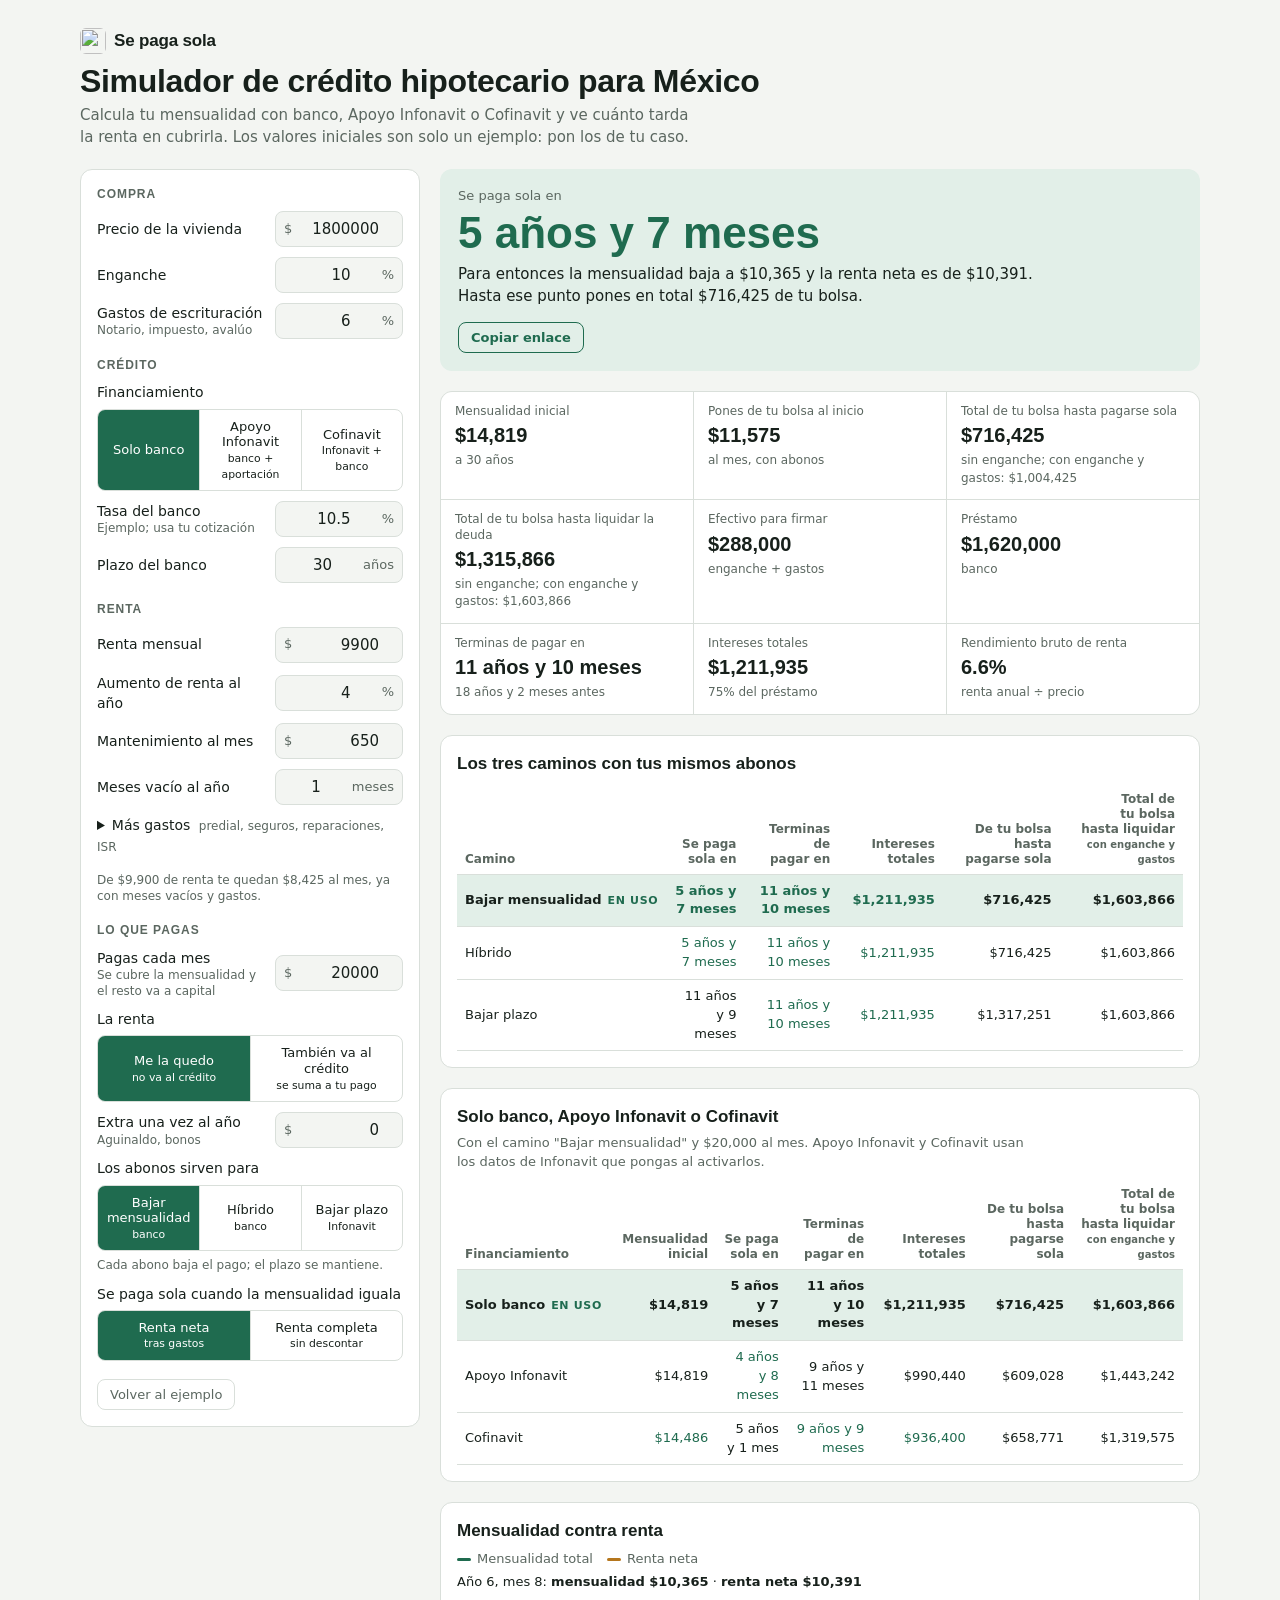
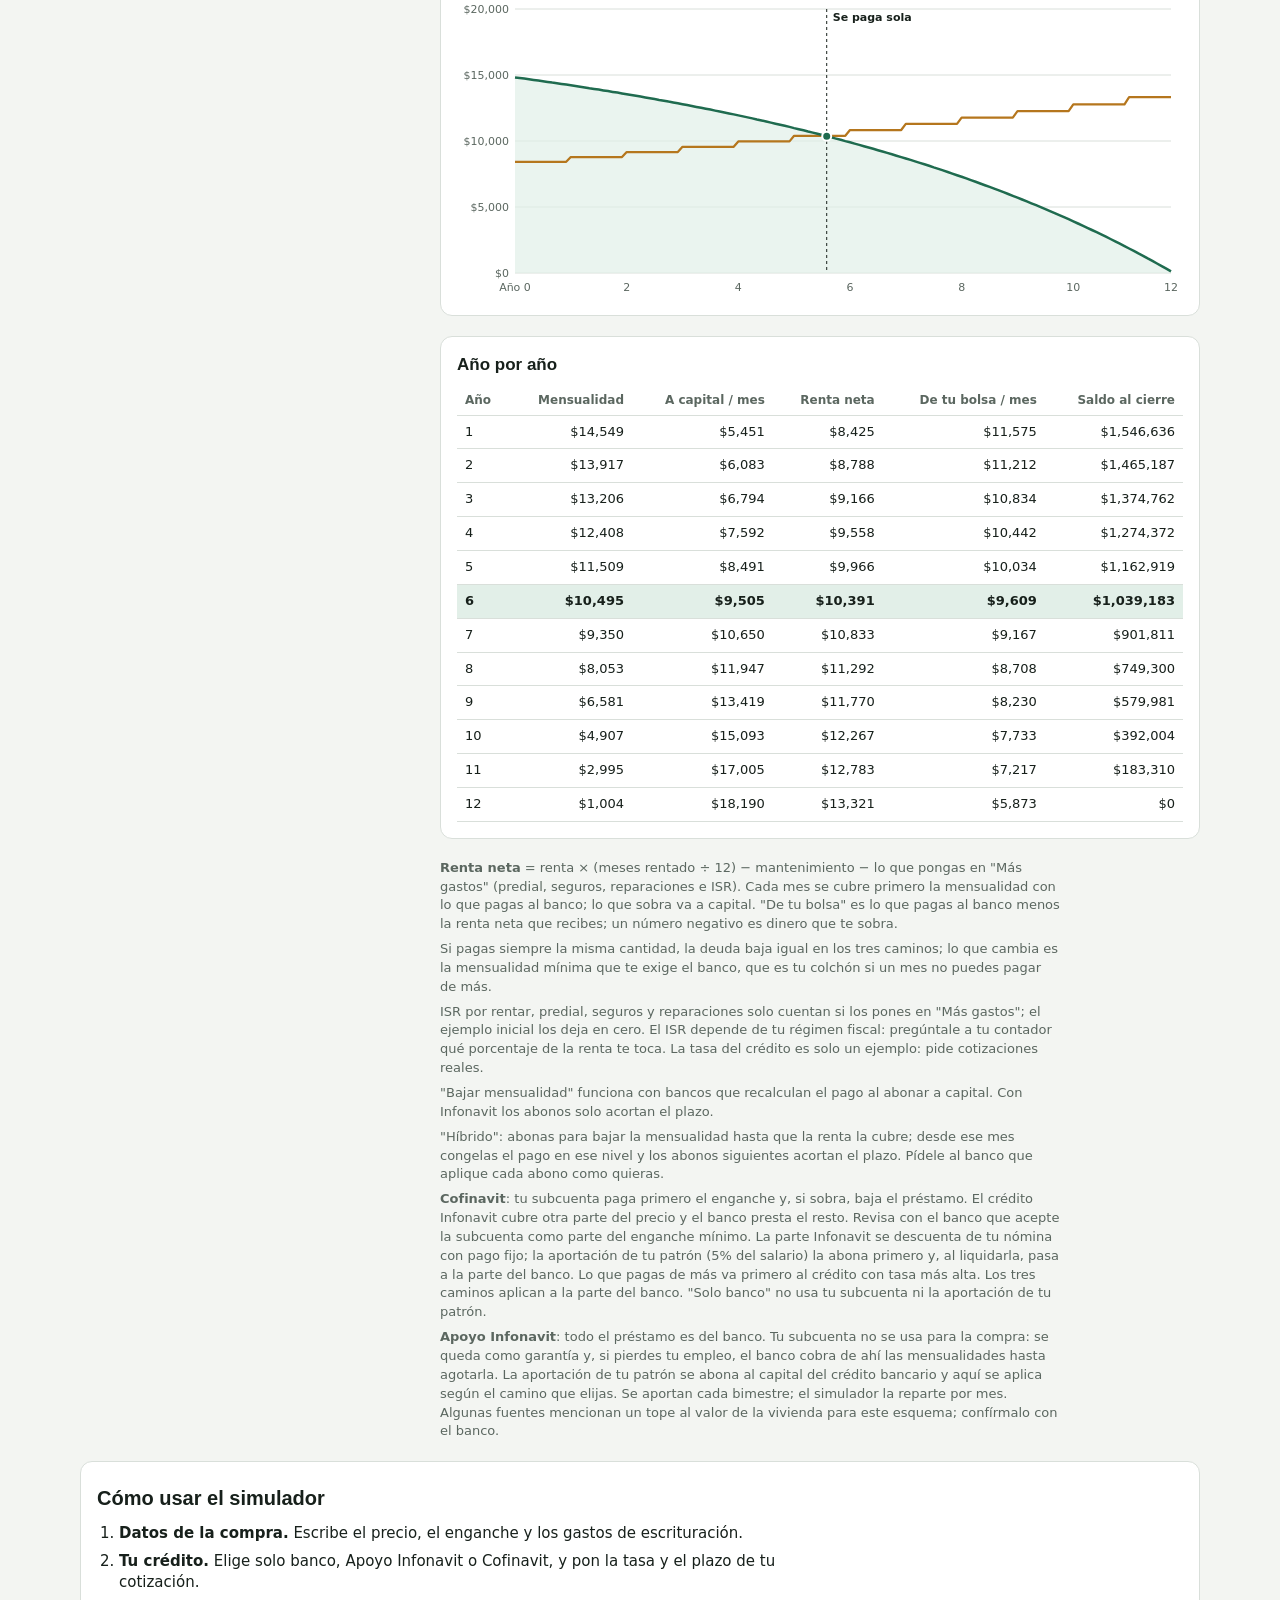
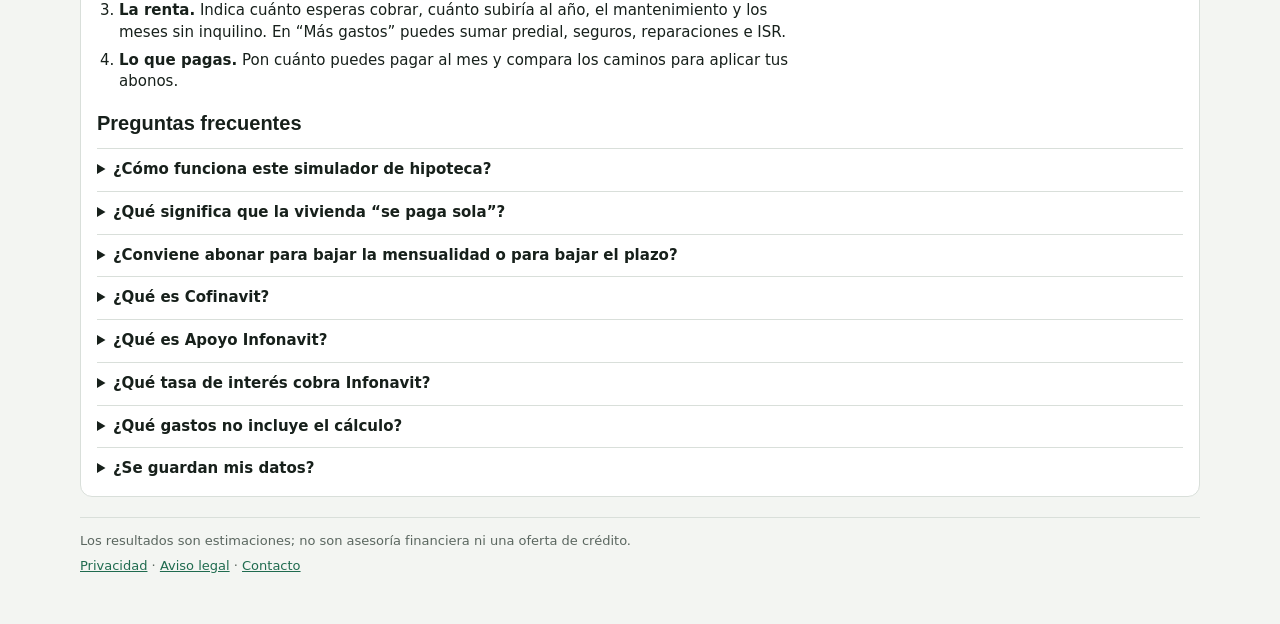
==== commit 781e2b92: "Gastos opcionales: predial, seguros, reparaciones e ISR por rentar En "Más gastos" (cerrado y en cer" ====
--- a/index.html
+++ b/index.html
@@ -57,7 +57,7 @@
     "name": "¿Qué significa que la vivienda “se paga sola”?",
     "acceptedAnswer": {
      "@type": "Answer",
-     "text": "Es el momento en que la renta cubre la mensualidad del crédito. Puedes compararla con la renta neta (descontando mantenimiento y meses vacío) o con la renta completa. Abonar a capital puede adelantar ese momento si tu banco recalcula la mensualidad."
+     "text": "Es el momento en que la renta cubre la mensualidad del crédito. Puedes compararla con la renta neta (descontando meses vacío, mantenimiento y los demás gastos que pongas) o con la renta completa. Abonar a capital puede adelantar ese momento si tu banco recalcula la mensualidad."
     }
    },
    {
@@ -97,7 +97,7 @@
     "name": "¿Qué gastos no incluye el cálculo?",
     "acceptedAnswer": {
      "@type": "Answer",
-     "text": "No incluye ISR por rentar, predial, seguros ni reparaciones. Los gastos de escrituración se calculan con el porcentaje que tú pongas, y la mensualidad no incluye comisiones ni seguros del banco."
+     "text": "El ejemplo inicial no incluye ISR por rentar, predial, seguros ni reparaciones: puedes agregarlos en “Más gastos” y se descuentan de la renta neta. Los gastos de escrituración se calculan con el porcentaje que tú pongas, y la mensualidad no incluye comisiones del banco."
     }
    },
    {
@@ -169,6 +169,10 @@
 .seg button:focus-visible{outline:2px solid var(--accent);outline-offset:-2px}
 .seg-label{font-size:14px;margin-bottom:6px}
 .seg3{grid-template-columns:1fr 1fr 1fr}
+.more summary{cursor:pointer;font-size:14px;font-weight:500}
+.more summary small{color:var(--muted);font-size:12px;font-weight:400;margin-left:4px}
+.more summary:focus-visible{outline:2px solid var(--accent);outline-offset:2px;border-radius:4px}
+.more-box{display:flex;flex-direction:column;gap:10px;margin-top:10px;border-left:2px solid var(--line);padding-left:10px;margin-left:2px}
 .hint{display:block;color:var(--muted);font-size:12px;line-height:1.35;margin-top:6px}
 .compare tbody tr{cursor:pointer}
 .compare tbody tr:hover td{background:var(--bg)}
@@ -332,6 +336,16 @@
         <div class="field"><label for="aumento">Aumento de renta al año</label><div class="inp"><input id="aumento" type="number" inputmode="decimal" step="0.5"><span>%</span></div></div>
         <div class="field"><label for="mant">Mantenimiento al mes</label><div class="inp"><span>$</span><input id="mant" type="number" inputmode="numeric" step="50" min="0"></div></div>
         <div class="field"><label for="vacios">Meses vacío al año</label><div class="inp"><input id="vacios" type="number" inputmode="decimal" step="0.5" min="0" max="12"><span>meses</span></div></div>
+        <details class="more" id="mas-gastos">
+          <summary>Más gastos <small>predial, seguros, reparaciones, ISR</small></summary>
+          <div class="more-box">
+            <div class="field"><label for="predial">Predial al año</label><div class="inp"><span>$</span><input id="predial" type="number" inputmode="numeric" step="500" min="0"></div></div>
+            <div class="field"><label for="seguros">Seguros al mes<small>Del crédito (vida y daños) o de la vivienda</small></label><div class="inp"><span>$</span><input id="seguros" type="number" inputmode="numeric" step="50" min="0"></div></div>
+            <div class="field"><label for="repar">Reparaciones<small>% de la renta que cobras</small></label><div class="inp"><input id="repar" type="number" inputmode="decimal" step="1" min="0" max="100"><span>%</span></div></div>
+            <div class="field"><label for="isr">ISR por rentar<small>% de la renta que cobras; depende de tu régimen fiscal</small></label><div class="inp"><input id="isr" type="number" inputmode="decimal" step="0.5" min="0" max="100"><span>%</span></div></div>
+          </div>
+        </details>
+        <small class="hint" id="net-hint"></small>
       </fieldset>
       <fieldset>
         <legend>Lo que pagas</legend>
@@ -423,9 +437,9 @@
       </div>
 
       <div class="notes">
-        <p><b>Renta neta</b> = renta × (meses rentado ÷ 12) − mantenimiento. Cada mes se cubre primero la mensualidad con lo que pagas al banco; lo que sobra va a capital. "De tu bolsa" es lo que pagas al banco menos la renta neta que recibes; un número negativo es dinero que te sobra.</p>
+        <p><b>Renta neta</b> = renta × (meses rentado ÷ 12) − mantenimiento − lo que pongas en "Más gastos" (predial, seguros, reparaciones e ISR). Cada mes se cubre primero la mensualidad con lo que pagas al banco; lo que sobra va a capital. "De tu bolsa" es lo que pagas al banco menos la renta neta que recibes; un número negativo es dinero que te sobra.</p>
         <p>Si pagas siempre la misma cantidad, la deuda baja igual en los tres caminos; lo que cambia es la mensualidad mínima que te exige el banco, que es tu colchón si un mes no puedes pagar de más.</p>
-        <p>No incluye ISR por rentar, predial, seguro ni reparaciones. La tasa es solo un ejemplo: pide cotizaciones reales.</p>
+        <p>ISR por rentar, predial, seguros y reparaciones solo cuentan si los pones en "Más gastos"; el ejemplo inicial los deja en cero. El ISR depende de tu régimen fiscal: pregúntale a tu contador qué porcentaje de la renta te toca. La tasa del crédito es solo un ejemplo: pide cotizaciones reales.</p>
         <p>"Bajar mensualidad" funciona con bancos que recalculan el pago al abonar a capital. Con Infonavit los abonos solo acortan el plazo.</p>
         <p>"Híbrido": abonas para bajar la mensualidad hasta que la renta la cubre; desde ese mes congelas el pago en ese nivel y los abonos siguientes acortan el plazo. Pídele al banco que aplique cada abono como quieras.</p>
         <p><b>Cofinavit</b>: tu subcuenta paga primero el enganche y, si sobra, baja el préstamo. El crédito Infonavit cubre otra parte del precio y el banco presta el resto. Revisa con el banco que acepte la subcuenta como parte del enganche mínimo. La parte Infonavit se descuenta de tu nómina con pago fijo; la aportación de tu patrón (5% del salario) la abona primero y, al liquidarla, pasa a la parte del banco. Lo que pagas de más va primero al crédito con tasa más alta. Los tres caminos aplican a la parte del banco. "Solo banco" no usa tu subcuenta ni la aportación de tu patrón.</p>
@@ -439,18 +453,18 @@
     <ol>
       <li><b>Datos de la compra.</b> Escribe el precio, el enganche y los gastos de escrituración.</li>
       <li><b>Tu crédito.</b> Elige solo banco, Apoyo Infonavit o Cofinavit, y pon la tasa y el plazo de tu cotización.</li>
-      <li><b>La renta.</b> Indica cuánto esperas cobrar, cuánto subiría al año, el mantenimiento y los meses sin inquilino.</li>
+      <li><b>La renta.</b> Indica cuánto esperas cobrar, cuánto subiría al año, el mantenimiento y los meses sin inquilino. En “Más gastos” puedes sumar predial, seguros, reparaciones e ISR.</li>
       <li><b>Lo que pagas.</b> Pon cuánto puedes pagar al mes y compara los caminos para aplicar tus abonos.</li>
     </ol>
     <h2>Preguntas frecuentes</h2>
     <div class="faq">
       <details><summary>¿Cómo funciona este simulador de hipoteca?</summary><p>Pones el precio de la vivienda, el enganche, la tasa, el plazo, la renta esperada y lo que pagarías cada mes. El simulador calcula el crédito mes por mes y te muestra la mensualidad, los intereses, el saldo y lo que pondrías de tu bolsa. Los resultados son estimaciones: para decidir, pide cotizaciones reales.</p></details>
-      <details><summary>¿Qué significa que la vivienda “se paga sola”?</summary><p>Es el momento en que la renta cubre la mensualidad del crédito. Puedes compararla con la renta neta (descontando mantenimiento y meses vacío) o con la renta completa. Abonar a capital puede adelantar ese momento si tu banco recalcula la mensualidad.</p></details>
+      <details><summary>¿Qué significa que la vivienda “se paga sola”?</summary><p>Es el momento en que la renta cubre la mensualidad del crédito. Puedes compararla con la renta neta (descontando meses vacío, mantenimiento y los demás gastos que pongas) o con la renta completa. Abonar a capital puede adelantar ese momento si tu banco recalcula la mensualidad.</p></details>
       <details><summary>¿Conviene abonar para bajar la mensualidad o para bajar el plazo?</summary><p>Depende de tu caso y de lo que permita tu crédito. Si pagas siempre la misma cantidad, la deuda baja igual en los dos casos; lo que cambia es la mensualidad mínima que te exige el banco. Bajarla te deja más colchón si un mes no puedes pagar de más. El simulador compara también un camino híbrido.</p></details>
       <details><summary>¿Qué es Cofinavit?</summary><p>Es un crédito para comprar vivienda que combina un préstamo de Infonavit con uno de un banco. Tu subcuenta de vivienda puede aplicarse a la compra, por ejemplo al enganche. Las condiciones y los montos dependen de tu precalificación y del banco.</p></details>
       <details><summary>¿Qué es Apoyo Infonavit?</summary><p>Es un crédito del banco en el que tu subcuenta de vivienda queda como garantía: puede cubrir mensualidades si dejas de trabajar para un patrón. Las aportaciones de tu patrón, del 5% de tu salario, se aplican al crédito. Pregúntale a tu banco si reducen la mensualidad o el plazo.</p></details>
       <details><summary>¿Qué tasa de interés cobra Infonavit?</summary><p>La tasa de los créditos de Infonavit para comprar vivienda es fija y, según la tabla publicada para 2026, va de 3.69% a 10.45% anual de acuerdo con tu salario. En los créditos combinados con un banco la tasa de cada parte puede ser distinta. Confirma la tuya en Mi Cuenta Infonavit.</p></details>
-      <details><summary>¿Qué gastos no incluye el cálculo?</summary><p>No incluye ISR por rentar, predial, seguros ni reparaciones. Los gastos de escrituración se calculan con el porcentaje que tú pongas, y la mensualidad no incluye comisiones ni seguros del banco.</p></details>
+      <details><summary>¿Qué gastos no incluye el cálculo?</summary><p>El ejemplo inicial no incluye ISR por rentar, predial, seguros ni reparaciones: puedes agregarlos en “Más gastos” y se descuentan de la renta neta. Los gastos de escrituración se calculan con el porcentaje que tú pongas, y la mensualidad no incluye comisiones del banco.</p></details>
       <details><summary>¿Se guardan mis datos?</summary><p>Los valores que escribes se guardan solo en tu navegador para que no los pierdas al volver. No hay cuentas y esos datos no se envían a ningún servidor. Si usas “Copiar enlace”, los valores van dentro del enlace y los ve quien lo reciba.</p></details>
     </div>
   </section>
@@ -464,8 +478,8 @@
 <script id="logica">
 /* Cálculo del crédito y enlaces para compartir, sin tocar la página. tests/logica.test.js prueba este bloque tal cual. */
 var SimLogica=(function(){
-  var DEFAULTS={precio:1800000,eng:10,gastos:6,tasa:10.5,plazo:30,renta:9900,aumento:4,mant:650,vacios:1,pago:20000,anual:0,conRenta:'no',modo:'mensualidad',meta:'neta',fin:'banco',subcuenta:100000,infMonto:500000,infTasa:9.6,infPlazo:30,aport:2000,aportModo:'camino'};
-  var NUM_KEYS=['precio','eng','gastos','tasa','plazo','renta','aumento','mant','vacios','pago','anual','subcuenta','infMonto','infTasa','infPlazo','aport'];
+  var DEFAULTS={precio:1800000,eng:10,gastos:6,tasa:10.5,plazo:30,renta:9900,aumento:4,mant:650,vacios:1,pago:20000,anual:0,conRenta:'no',modo:'mensualidad',meta:'neta',fin:'banco',subcuenta:100000,infMonto:500000,infTasa:9.6,infPlazo:30,aport:2000,aportModo:'camino',predial:0,seguros:0,repar:0,isr:0};
+  var NUM_KEYS=['precio','eng','gastos','tasa','plazo','renta','aumento','mant','vacios','pago','anual','subcuenta','infMonto','infTasa','infPlazo','aport','predial','seguros','repar','isr'];
   var ENUMS={fin:['banco','apoyo','cofinavit'],modo:['mensualidad','hibrido','plazo'],meta:['neta','bruta'],conRenta:['no','si'],aportModo:['camino','plazo']};
   var ALL_KEYS=NUM_KEYS.concat(Object.keys(ENUMS));
   var MAX_NUM=1e13, MAX_MESES=1200;
@@ -539,7 +553,9 @@
     for(var m=0;m<maxM && (Bb>0.5||Bi>0.5);m++){
       var y=Math.floor(m/12);
       var rent=p.renta*Math.pow(1+p.aumento/100,y);
-      var net=rent*(12-Math.min(12,p.vacios))/12-p.mant;
+      var got=rent*(12-Math.min(12,p.vacios))/12;   // renta cobrada, ya sin los meses vacíos
+      // gastos opcionales: ISR y reparaciones como % de la renta cobrada; predial al año; seguros al mes
+      var net=got*(1-(Math.max(0,p.isr)+Math.max(0,p.repar))/100)-p.mant-Math.max(0,p.predial)/12-Math.max(0,p.seguros);
       var target=p.meta==='neta'?net:rent;
       // Infonavit: pago fijo
       var intI=Bi*ri, payI=Bi>0.5?Math.min(infFixed,Bi+intI):0;
@@ -599,7 +615,12 @@
     return parts.length?parts.join(' y '):'0 meses';
   }
 
-  function fillInputs(){KEYS.forEach(function(k){$(k).value=state[k];});syncSeg();}
+  function fillInputs(){
+    KEYS.forEach(function(k){$(k).value=state[k];});
+    // si ya hay gastos opcionales (guardados o de un enlace), se muestran abiertos
+    if(state.predial||state.seguros||state.repar||state.isr)$('mas-gastos').open=true;
+    syncSeg();
+  }
   function syncSeg(){
     $('modo-mens').setAttribute('aria-pressed',state.modo==='mensualidad');
     $('modo-hib').setAttribute('aria-pressed',state.modo==='hibrido');
@@ -657,6 +678,7 @@
       $('v-text').appendChild(w);
     }
 
+    $('net-hint').textContent=s.months.length?('De '+fm(m0.rent)+' de renta te quedan '+fm(m0.net)+' al mes, ya con meses vacíos y gastos.'):'';
     $('k-pay').textContent=fm(m0.pay);
     $('sticky').classList.toggle('no',s.be===null);
     $('st-big').textContent=$('v-big').textContent; $('st-pay').textContent=fm(m0.pay);
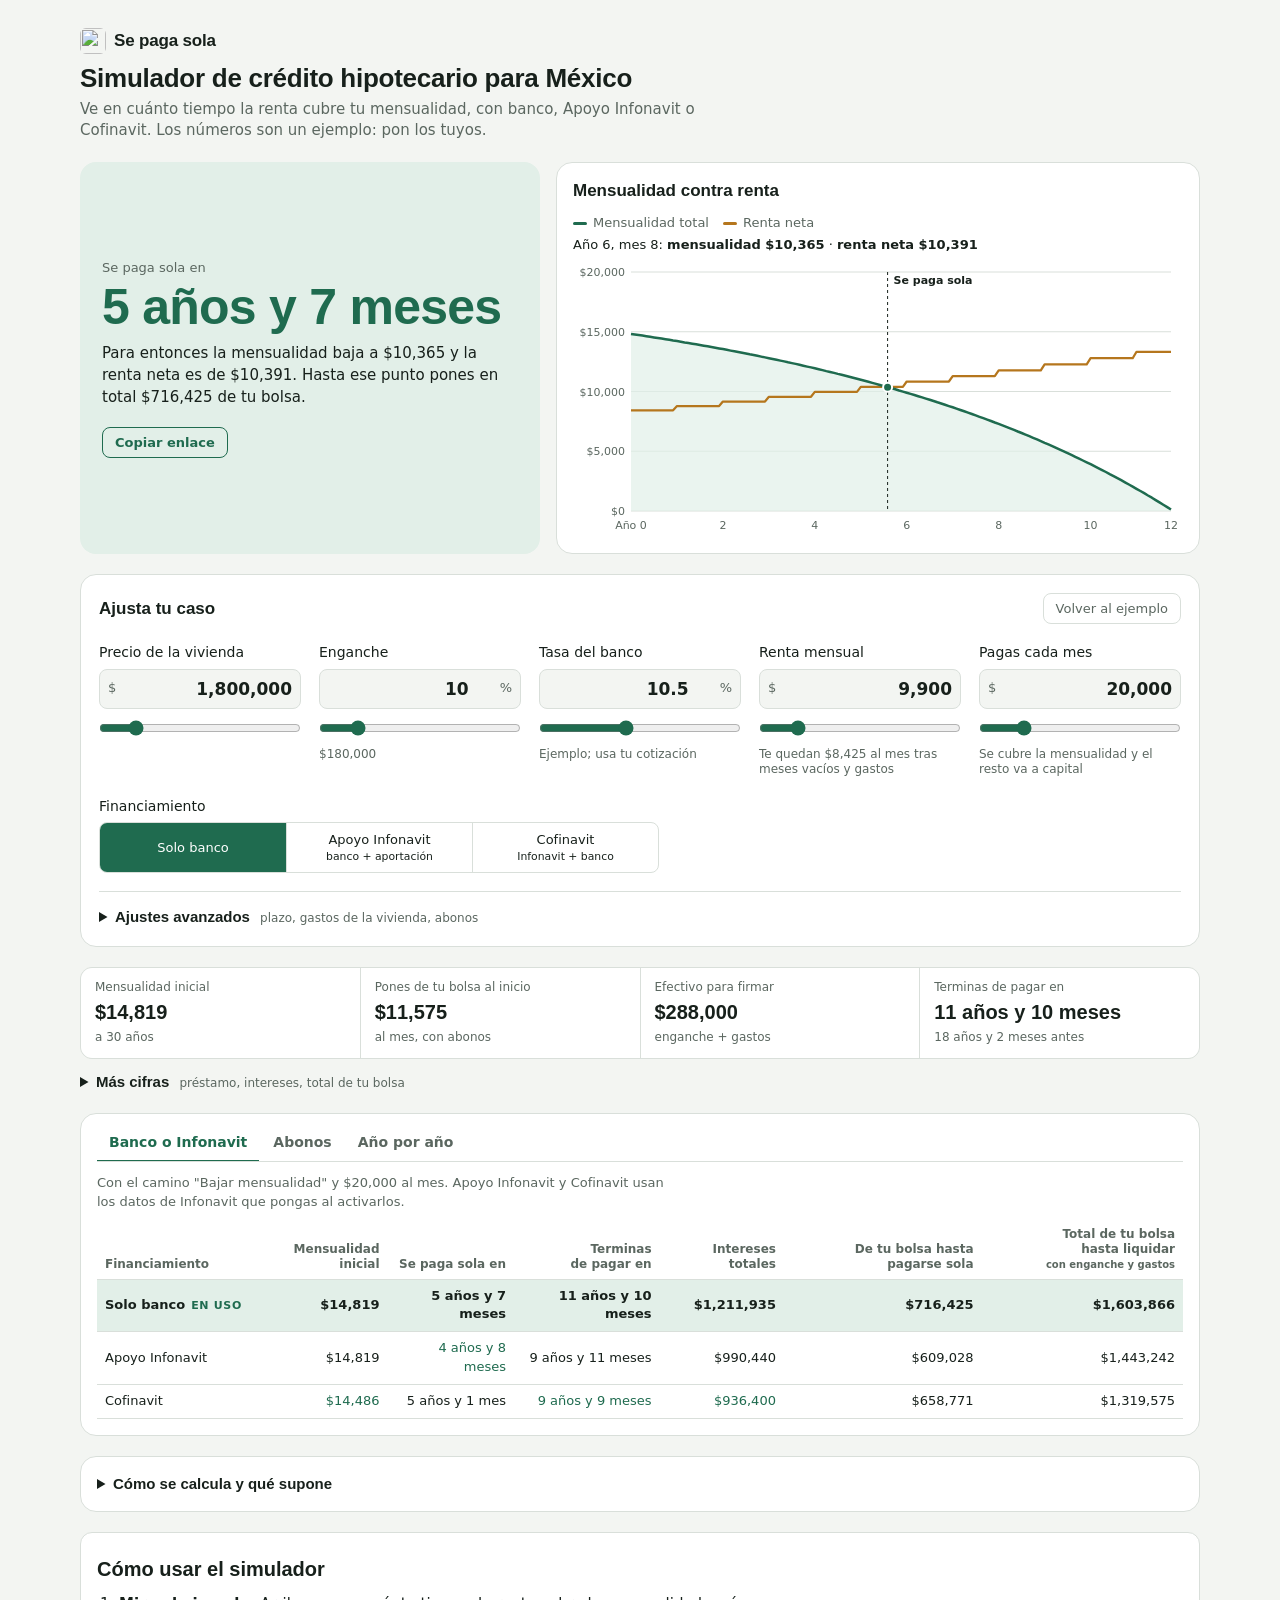
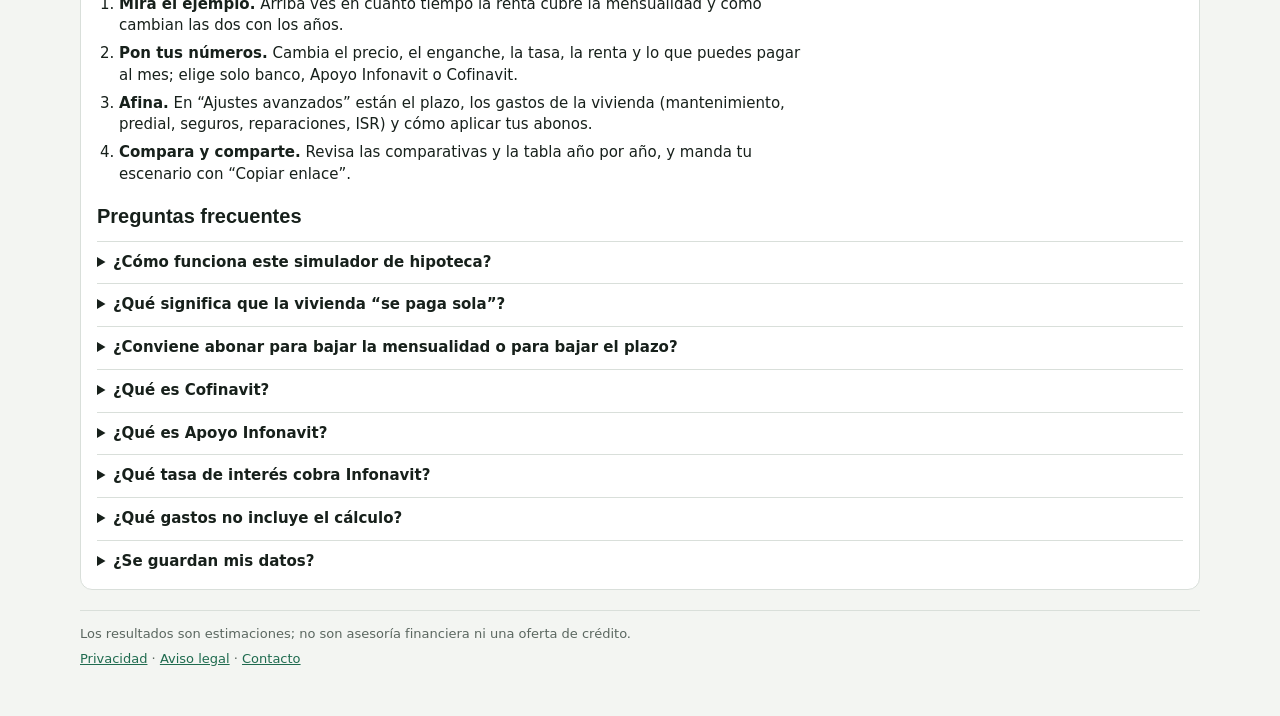
==== commit b38cf148: "Prototipo de diseño: el resultado primero Exploración, sin publicar. Misma lógica y mismos números; " ====
--- a/index.html
+++ b/index.html
@@ -97,7 +97,7 @@
     "name": "¿Qué gastos no incluye el cálculo?",
     "acceptedAnswer": {
      "@type": "Answer",
-     "text": "El ejemplo inicial no incluye ISR por rentar, predial, seguros ni reparaciones: puedes agregarlos en “Más gastos” y se descuentan de la renta neta. Los gastos de escrituración se calculan con el porcentaje que tú pongas, y la mensualidad no incluye comisiones del banco."
+     "text": "El ejemplo inicial no incluye ISR por rentar, predial, seguros ni reparaciones: puedes agregarlos en “Ajustes avanzados” y se descuentan de la renta neta. Los gastos de escrituración se calculan con el porcentaje que tú pongas, y la mensualidad no incluye comisiones del banco."
     }
    },
    {
@@ -147,11 +147,42 @@
 .brand{display:inline-flex;align-items:center;gap:8px;margin-bottom:10px;font-family:var(--f-display);font-weight:700;font-size:17px;color:var(--fg);text-decoration:none;letter-spacing:-.01em}
 .brand img{border-radius:6px}
 .brand:focus-visible{outline:2px solid var(--accent);outline-offset:3px;border-radius:4px}
-header h1{font-family:var(--f-display);font-weight:700;font-size:clamp(24px,4vw,32px);line-height:1.1;margin:0;text-wrap:balance;letter-spacing:-.01em}
+header h1{font-family:var(--f-display);font-weight:700;font-size:clamp(21px,2.8vw,26px);line-height:1.1;margin:0;text-wrap:balance;letter-spacing:-.01em}
 header p{margin:6px 0 0;color:var(--muted);max-width:65ch}
-.grid{display:grid;grid-template-columns:minmax(0,340px) minmax(0,1fr);gap:20px;align-items:start}
-@media (max-width:820px){.grid{grid-template-columns:minmax(0,1fr)}}
-.inputs{background:var(--panel);border:1px solid var(--line);border-radius:12px;padding:16px;display:flex;flex-direction:column;gap:18px}
+.tool{display:flex;flex-direction:column;gap:20px;min-width:0;container-type:inline-size}
+/* Resultado y gráfica, lado a lado; en celular, uno sobre otro */
+.hero{display:grid;grid-template-columns:minmax(0,5fr) minmax(0,7fr);gap:16px;align-items:stretch}
+@media (max-width:820px){.hero{grid-template-columns:minmax(0,1fr)}}
+/* Controles principales */
+.controls{background:var(--panel);border:1px solid var(--line);border-radius:16px;padding:18px;display:flex;flex-direction:column;gap:18px}
+.controls-head{display:flex;justify-content:space-between;align-items:center;gap:12px}
+.controls-head h2{font-family:var(--f-display);font-weight:600;font-size:17px;margin:0}
+.ctls{display:grid;grid-template-columns:repeat(5,minmax(0,1fr));gap:18px}
+.ctl{display:flex;flex-direction:column;gap:6px;min-width:0}
+.ctl label{font-size:14px;font-weight:500}
+.ctl small{color:var(--muted);font-size:12px;line-height:1.3}
+.ctl .inp input{font-size:17px;font-weight:600;padding:9px 8px}
+input[type=range]{width:100%;margin:0;height:26px;accent-color:var(--accent);cursor:pointer;background:transparent}
+input[type=range]:focus-visible{outline:2px solid var(--accent);outline-offset:2px;border-radius:6px}
+@media (max-width:980px){.ctls{grid-template-columns:repeat(3,minmax(0,1fr))}}
+@media (max-width:620px){
+  .ctls{grid-template-columns:minmax(0,1fr);gap:14px}
+  .ctl{display:grid;grid-template-columns:minmax(0,1fr) 150px;align-items:center;gap:4px 10px}
+  .ctl input[type=range],.ctl small{grid-column:1/-1}
+}
+.fin{display:flex;flex-direction:column;gap:12px}
+.fin .seg{max-width:560px}
+.cofi-box{display:grid;grid-template-columns:repeat(auto-fit,minmax(270px,1fr));gap:10px 22px;align-items:start;border-left:2px solid var(--inf);padding-left:12px;margin-left:2px}
+.cofi-box .wide{grid-column:1/-1;max-width:560px}
+/* Ajustes avanzados */
+.adv{border-top:1px solid var(--line);padding-top:14px}
+.adv>summary,.morekpi>summary,.notes>summary{cursor:pointer;font-family:var(--f-display);font-weight:600;font-size:15px}
+.adv>summary small,.morekpi>summary small{font-family:var(--f-body);font-weight:400;font-size:12px;color:var(--muted);margin-left:6px}
+.adv>summary:focus-visible,.morekpi>summary:focus-visible,.notes>summary:focus-visible{outline:2px solid var(--accent);outline-offset:3px;border-radius:4px}
+.badge{font:600 11px var(--f-body);background:var(--accent-soft);color:var(--accent);border-radius:999px;padding:2px 8px;margin-left:8px;vertical-align:1px}
+.adv-grid{display:grid;grid-template-columns:repeat(3,minmax(0,1fr));gap:20px 28px;margin-top:16px;align-items:start}
+@media (max-width:980px){.adv-grid{grid-template-columns:repeat(2,minmax(0,1fr))}}
+@media (max-width:620px){.adv-grid{grid-template-columns:minmax(0,1fr)}}
 fieldset{border:0;margin:0;padding:0;display:flex;flex-direction:column;gap:10px}
 legend{font-family:var(--f-display);font-weight:600;font-size:12px;text-transform:uppercase;letter-spacing:.08em;color:var(--muted);margin-bottom:8px;padding:0}
 .field{display:grid;grid-template-columns:minmax(0,1fr) 128px;align-items:center;gap:10px}
@@ -169,10 +200,6 @@
 .seg button:focus-visible{outline:2px solid var(--accent);outline-offset:-2px}
 .seg-label{font-size:14px;margin-bottom:6px}
 .seg3{grid-template-columns:1fr 1fr 1fr}
-.more summary{cursor:pointer;font-size:14px;font-weight:500}
-.more summary small{color:var(--muted);font-size:12px;font-weight:400;margin-left:4px}
-.more summary:focus-visible{outline:2px solid var(--accent);outline-offset:2px;border-radius:4px}
-.more-box{display:flex;flex-direction:column;gap:10px;margin-top:10px;border-left:2px solid var(--line);padding-left:10px;margin-left:2px}
 .hint{display:block;color:var(--muted);font-size:12px;line-height:1.35;margin-top:6px}
 .compare tbody tr{cursor:pointer}
 .compare tbody tr:hover td{background:var(--bg)}
@@ -180,31 +207,29 @@
 .compare tbody tr:focus-visible{outline:2px solid var(--accent);outline-offset:-2px}
 .compare td.best{color:var(--good)}
 .warn{color:var(--bad);font-weight:500}
-.cofi-box{display:flex;flex-direction:column;gap:10px;border-left:2px solid var(--inf);padding-left:10px;margin-left:2px}
 body:not(.cofi) .only-cofi{display:none}
 body:not(.cofi):not(.apoyo) .cofi-box{display:none}
 .card .sub{margin:0 0 6px;color:var(--muted);font-size:13px;max-width:70ch}
 .compare .tag{font-size:11px;font-weight:600;text-transform:uppercase;letter-spacing:.06em;color:var(--accent);margin-left:6px}
-.reset{align-self:flex-start;border:1px solid var(--line);background:transparent;color:var(--muted);font:500 13px var(--f-body);border-radius:8px;padding:7px 12px;cursor:pointer}
+.reset{flex:none;border:1px solid var(--line);background:transparent;color:var(--muted);font:500 13px var(--f-body);border-radius:8px;padding:7px 12px;cursor:pointer}
 .reset:hover{color:var(--fg);border-color:var(--muted)}
 .reset:focus-visible{outline:2px solid var(--accent);outline-offset:2px}
-.results{display:flex;flex-direction:column;gap:20px;min-width:0;container-type:inline-size}
-.verdict{border-radius:12px;padding:18px 18px;background:var(--accent-soft);display:flex;flex-direction:column;gap:4px}
+.verdict{border-radius:16px;padding:22px;background:var(--accent-soft);display:flex;flex-direction:column;justify-content:center;gap:4px}
 .verdict.no{background:var(--rent-soft)}
 .verdict .k{font-size:13px;color:var(--muted)}
-.verdict .big{font-family:var(--f-display);font-weight:700;font-size:clamp(30px,6vw,44px);line-height:1.05;color:var(--accent);font-variant-numeric:tabular-nums}
+.verdict .big{font-family:var(--f-display);font-weight:700;font-size:clamp(34px,5vw,50px);line-height:1.03;letter-spacing:-.015em;color:var(--accent);font-variant-numeric:tabular-nums}
 .verdict.no .big{color:var(--rent)}
-.verdict p{margin:4px 0 0;max-width:65ch}
-.share{display:flex;align-items:center;flex-wrap:wrap;gap:10px;margin-top:10px}
+.verdict p{margin:6px 0 0;max-width:48ch}
+.share{display:flex;align-items:center;flex-wrap:wrap;gap:10px;margin-top:14px}
 .share button{border:1px solid var(--accent);background:transparent;color:var(--accent);font:600 13px var(--f-body);border-radius:8px;padding:7px 12px;cursor:pointer}
 .verdict.no .share button{border-color:var(--rent);color:var(--rent)}
 .share button:hover{background:var(--panel)}
 .share button:focus-visible{outline:2px solid var(--accent);outline-offset:2px}
 .share span{font-size:13px;color:var(--muted)}
-/* Resumen fijo: en una sola columna (celular) el resultado queda debajo del formulario; esta barra lo muestra mientras llenas los datos */
+/* Resumen fijo: cuando el resultado sale de la pantalla, esta barra lo sigue mostrando mientras mueves los números */
 .sticky{position:fixed;top:0;left:0;right:0;z-index:10;display:flex;justify-content:space-between;align-items:center;gap:12px;border:0;border-bottom:1px solid var(--line);
   background:var(--accent-soft);color:var(--fg);font:500 13px var(--f-body);text-align:left;cursor:pointer;box-shadow:0 2px 10px var(--shade);
-  padding:max(8px,env(safe-area-inset-top,0px)) max(16px,env(safe-area-inset-right,0px)) 8px max(16px,env(safe-area-inset-left,0px))}
+  padding:max(8px,env(safe-area-inset-top,0px)) max(16px,env(safe-area-inset-right,0px),calc(50vw - 560px)) 8px max(16px,env(safe-area-inset-left,0px),calc(50vw - 560px))}
 .sticky[hidden]{display:none}
 .sticky.no{background:var(--rent-soft)}
 .sticky span{display:flex;flex-direction:column;min-width:0}
@@ -214,15 +239,26 @@
 .sticky.no b{color:var(--rent)}
 .sticky span+span b,.sticky.no span+span b{color:var(--fg);font-size:15px;font-weight:600}
 .sticky:focus-visible{outline:2px solid var(--accent);outline-offset:-3px}
-@media (min-width:821px){.sticky{display:none}}
-@media (max-width:820px){.inp input{scroll-margin-top:76px}}
-.kpis{display:grid;grid-template-columns:repeat(3,minmax(0,1fr));gap:1px;background:var(--line);border:1px solid var(--line);border-radius:12px;overflow:hidden}
-@media (max-width:620px){.kpis{grid-template-columns:repeat(2,minmax(0,1fr))}.kpi:last-child:nth-child(odd){grid-column:span 2}}
+.inp input{scroll-margin-top:76px}
+.figures{display:flex;flex-direction:column;gap:12px}
+.morekpi>.kpis{margin-top:12px}
+.kpis5{grid-template-columns:repeat(5,minmax(0,1fr))!important}
+@media (max-width:980px){.kpis5{grid-template-columns:repeat(3,minmax(0,1fr))!important}}
+.kpis{display:grid;grid-template-columns:repeat(4,minmax(0,1fr));gap:1px;background:var(--line);border:1px solid var(--line);border-radius:12px;overflow:hidden}
+@media (max-width:620px){.kpis,.kpis5{grid-template-columns:repeat(2,minmax(0,1fr))!important}.kpi:last-child:nth-child(odd){grid-column:span 2}}
 .kpi{background:var(--panel);padding:12px 14px;display:flex;flex-direction:column;gap:2px;min-width:0}
 .kpi .k{font-size:12px;color:var(--muted);line-height:1.3}
 .kpi .v{font-family:var(--f-display);font-weight:600;font-size:20px;font-variant-numeric:tabular-nums;overflow-wrap:anywhere}
 .kpi .s{font-size:12px;color:var(--muted)}
-.card{background:var(--panel);border:1px solid var(--line);border-radius:12px;padding:16px;min-width:0}
+.card{background:var(--panel);border:1px solid var(--line);border-radius:16px;padding:16px;min-width:0}
+.chartcard{display:flex;flex-direction:column}
+/* Pestañas de las comparativas */
+.tabs{display:flex;gap:2px;border-bottom:1px solid var(--line);margin:-6px 0 12px;overflow-x:auto}
+.tabs button{border:0;border-bottom:2px solid transparent;margin-bottom:-1px;background:transparent;color:var(--muted);font:600 14px var(--f-body);padding:10px 12px;cursor:pointer;white-space:nowrap}
+.tabs button:hover{color:var(--fg)}
+.tabs button[aria-selected="true"]{color:var(--accent);border-bottom-color:var(--accent)}
+.tabs button:focus-visible{outline:2px solid var(--accent);outline-offset:-2px;border-radius:4px}
+@media (max-width:420px){.tabs button{padding:10px 8px;font-size:13px}}
 .card h2{font-family:var(--f-display);font-weight:600;font-size:17px;margin:0 0 4px}
 .legend{display:flex;flex-wrap:wrap;gap:14px;font-size:13px;color:var(--muted);margin:6px 0 4px}
 .legend i{display:inline-block;width:14px;height:3px;border-radius:2px;vertical-align:middle;margin-right:6px}
@@ -264,8 +300,7 @@
   .compare td::before{content:attr(data-label);color:var(--muted);font-weight:400;text-align:left}
   .compare td:first-child::before{content:none}
 }
-.notes{font-size:13px;color:var(--muted);max-width:75ch;display:flex;flex-direction:column;gap:6px}
-.notes p{margin:0}
+.notes p{font-size:13px;color:var(--muted);max-width:80ch;margin:8px 0 0}
 .noscript{margin:0;padding:12px 14px;border-radius:8px;background:var(--rent-soft);font-weight:500}
 .guide{background:var(--panel);border:1px solid var(--line);border-radius:12px;padding:16px;display:flex;flex-direction:column;gap:10px}
 .guide h2{font-family:var(--f-display);font-weight:600;font-size:20px;margin:6px 0 0}
@@ -289,21 +324,43 @@
   <header>
     <a class="brand" href="./"><img src="favicon.svg" width="26" height="26" alt="">Se paga sola</a>
     <h1>Simulador de crédito hipotecario para México</h1>
-    <p>Calcula tu mensualidad con banco, Apoyo Infonavit o Cofinavit y ve cuánto tarda la renta en cubrirla. Los valores iniciales son solo un ejemplo: pon los de tu caso.</p>
+    <p>Ve en cuánto tiempo la renta cubre tu mensualidad, con banco, Apoyo Infonavit o Cofinavit. Los números son un ejemplo: pon los tuyos.</p>
   </header>
 
   <noscript><p class="noscript">Este simulador necesita JavaScript para hacer los cálculos. Actívalo en tu navegador para usarlo.</p></noscript>
 
-  <main class="grid">
-    <form class="inputs" id="form" novalidate>
-      <fieldset>
-        <legend>Compra</legend>
-        <div class="field"><label for="precio">Precio de la vivienda</label><div class="inp"><span>$</span><input id="precio" type="number" inputmode="numeric" step="10000" min="0"></div></div>
-        <div class="field"><label for="eng">Enganche<small id="eng-hint"></small></label><div class="inp"><input id="eng" type="number" inputmode="decimal" step="1" min="0" max="100"><span>%</span></div></div>
-        <div class="field"><label for="gastos">Gastos de escrituración<small>Notario, impuesto, avalúo</small></label><div class="inp"><input id="gastos" type="number" inputmode="decimal" step="0.5" min="0"><span>%</span></div></div>
-      </fieldset>
-      <fieldset>
-        <legend>Crédito</legend>
+  <main class="tool">
+    <!-- 1. La respuesta primero: resultado y gráfica -->
+    <section class="hero" aria-label="Resultado">
+      <div class="verdict" id="verdict">
+        <span class="k">Se paga sola en</span>
+        <span class="big" id="v-big">—</span>
+        <p id="v-text"></p>
+        <div class="share"><button type="button" id="share">Copiar enlace</button><span id="share-msg" role="status" aria-live="polite"></span></div>
+      </div>
+      <div class="card chartcard">
+        <h2>Mensualidad contra renta</h2>
+        <div class="legend"><span><i style="background:var(--accent)"></i>Mensualidad total</span><span class="only-cofi"><i style="background:var(--inf)"></i>Parte Infonavit</span><span><i style="background:var(--rent)"></i><span id="lg-rent">Renta neta</span></span></div>
+        <div class="readout" id="readout"></div>
+        <svg id="chart" role="img" aria-label="Mensualidad y renta a lo largo del crédito"></svg>
+      </div>
+    </section>
+
+    <!-- 2. Los cinco números que más mueven el resultado; lo demás va en "Ajustes avanzados" -->
+    <form class="controls" id="form" novalidate>
+      <div class="controls-head">
+        <h2>Ajusta tu caso</h2>
+        <button type="button" class="reset" id="reset">Volver al ejemplo</button>
+      </div>
+      <div class="ctls">
+        <div class="ctl"><label for="precio">Precio de la vivienda</label><div class="inp"><span>$</span><input id="precio" type="text" inputmode="numeric" autocomplete="off"></div><input type="range" id="precio-r" aria-label="Precio de la vivienda" tabindex="-1"></div>
+        <div class="ctl"><label for="eng">Enganche</label><div class="inp"><input id="eng" type="number" inputmode="decimal" step="1" min="0" max="100"><span>%</span></div><input type="range" id="eng-r" aria-label="Enganche" tabindex="-1"><small id="eng-hint"></small></div>
+        <div class="ctl"><label for="tasa">Tasa del banco</label><div class="inp"><input id="tasa" type="number" inputmode="decimal" step="0.1" min="0"><span>%</span></div><input type="range" id="tasa-r" aria-label="Tasa del banco" tabindex="-1"><small>Ejemplo; usa tu cotización</small></div>
+        <div class="ctl"><label for="renta">Renta mensual</label><div class="inp"><span>$</span><input id="renta" type="text" inputmode="numeric" autocomplete="off"></div><input type="range" id="renta-r" aria-label="Renta mensual" tabindex="-1"><small id="net-hint"></small></div>
+        <div class="ctl"><label for="pago">Pagas cada mes</label><div class="inp"><span>$</span><input id="pago" type="text" inputmode="numeric" autocomplete="off"></div><input type="range" id="pago-r" aria-label="Pagas cada mes" tabindex="-1"><small id="pago-hint">Se cubre la mensualidad y el resto va a capital</small></div>
+      </div>
+
+      <div class="fin">
         <div>
           <div class="seg-label">Financiamiento</div>
           <div class="seg seg3" role="group" aria-label="Tipo de financiamiento">
@@ -312,15 +369,13 @@
             <button type="button" id="fin-cofi" data-fin="cofinavit">Cofinavit<br><small>Infonavit + banco</small></button>
           </div>
         </div>
-        <div class="field"><label for="tasa">Tasa del banco<small>Ejemplo; usa tu cotización</small></label><div class="inp"><input id="tasa" type="number" inputmode="decimal" step="0.1" min="0"><span>%</span></div></div>
-        <div class="field"><label for="plazo">Plazo del banco</label><div class="inp"><input id="plazo" type="number" inputmode="numeric" step="1" min="1" max="40"><span>años</span></div></div>
         <div class="cofi-box" id="cofi-fields">
-          <div class="field"><label for="subcuenta">Subcuenta de vivienda<small id="sub-hint">Tu ahorro en Infonavit; se aplica a la compra</small></label><div class="inp"><span>$</span><input id="subcuenta" type="number" inputmode="numeric" step="5000" min="0"></div></div>
-          <div class="field only-cofi"><label for="infMonto">Crédito Infonavit<small>El de tu precalificación</small></label><div class="inp"><span>$</span><input id="infMonto" type="number" inputmode="numeric" step="10000" min="0"></div></div>
+          <div class="field"><label for="subcuenta">Subcuenta de vivienda<small id="sub-hint">Tu ahorro en Infonavit; se aplica a la compra</small></label><div class="inp"><span>$</span><input id="subcuenta" type="text" inputmode="numeric" autocomplete="off"></div></div>
+          <div class="field only-cofi"><label for="infMonto">Crédito Infonavit<small>El de tu precalificación</small></label><div class="inp"><span>$</span><input id="infMonto" type="text" inputmode="numeric" autocomplete="off"></div></div>
           <div class="field only-cofi"><label for="infTasa">Tasa Infonavit<small>Fija; hasta 10.45%, según salario y producto</small></label><div class="inp"><input id="infTasa" type="number" inputmode="decimal" step="0.01" min="0"><span>%</span></div></div>
           <div class="field only-cofi"><label for="infPlazo">Plazo Infonavit</label><div class="inp"><input id="infPlazo" type="number" inputmode="numeric" step="1" min="1" max="30"><span>años</span></div></div>
-          <div class="field"><label for="aport">Aportación de tu patrón<small>5% de tu salario; va a capital</small></label><div class="inp"><span>$</span><input id="aport" type="number" inputmode="numeric" step="100" min="0"></div></div>
-          <div>
+          <div class="field"><label for="aport">Aportación de tu patrón<small>5% de tu salario; va a capital</small></label><div class="inp"><span>$</span><input id="aport" type="text" inputmode="numeric" autocomplete="off"></div></div>
+          <div class="wide">
             <div class="seg-label">En el crédito del banco, la aportación</div>
             <div class="seg" role="group" aria-label="Cómo se aplica la aportación del patrón">
               <button type="button" id="aport-camino" data-aportmodo="camino">Sigue tu camino<br><small>igual que tus abonos</small></button>
@@ -329,87 +384,85 @@
             <small class="hint" id="aport-hint"></small>
           </div>
         </div>
-      </fieldset>
-      <fieldset>
-        <legend>Renta</legend>
-        <div class="field"><label for="renta">Renta mensual</label><div class="inp"><span>$</span><input id="renta" type="number" inputmode="numeric" step="100" min="0"></div></div>
-        <div class="field"><label for="aumento">Aumento de renta al año</label><div class="inp"><input id="aumento" type="number" inputmode="decimal" step="0.5"><span>%</span></div></div>
-        <div class="field"><label for="mant">Mantenimiento al mes</label><div class="inp"><span>$</span><input id="mant" type="number" inputmode="numeric" step="50" min="0"></div></div>
-        <div class="field"><label for="vacios">Meses vacío al año</label><div class="inp"><input id="vacios" type="number" inputmode="decimal" step="0.5" min="0" max="12"><span>meses</span></div></div>
-        <details class="more" id="mas-gastos">
-          <summary>Más gastos <small>predial, seguros, reparaciones, ISR</small></summary>
-          <div class="more-box">
-            <div class="field"><label for="predial">Predial al año</label><div class="inp"><span>$</span><input id="predial" type="number" inputmode="numeric" step="500" min="0"></div></div>
-            <div class="field"><label for="seguros">Seguros al mes<small>Del crédito (vida y daños) o de la vivienda</small></label><div class="inp"><span>$</span><input id="seguros" type="number" inputmode="numeric" step="50" min="0"></div></div>
+      </div>
+
+      <details class="adv" id="adv">
+        <summary>Ajustes avanzados <small>plazo, gastos de la vivienda, abonos</small><span class="badge" id="adv-badge" hidden></span></summary>
+        <div class="adv-grid">
+          <fieldset>
+            <legend>Crédito y pagos</legend>
+            <div class="field"><label for="plazo">Plazo del banco</label><div class="inp"><input id="plazo" type="number" inputmode="numeric" step="1" min="1" max="40"><span>años</span></div></div>
+            <div class="field"><label for="gastos">Gastos de escrituración<small>Notario, impuesto, avalúo</small></label><div class="inp"><input id="gastos" type="number" inputmode="decimal" step="0.5" min="0"><span>%</span></div></div>
+            <div class="field"><label for="anual">Extra una vez al año<small>Aguinaldo, bonos</small></label><div class="inp"><span>$</span><input id="anual" type="text" inputmode="numeric" autocomplete="off"></div></div>
+            <div>
+              <div class="seg-label">La renta</div>
+              <div class="seg" role="group" aria-label="Uso de la renta">
+                <button type="button" id="renta-no" data-conrenta="no">Me la quedo<br><small>no va al crédito</small></button>
+                <button type="button" id="renta-si" data-conrenta="si">También va al crédito<br><small>se suma a tu pago</small></button>
+              </div>
+            </div>
+          </fieldset>
+          <fieldset>
+            <legend>Renta y gastos de la vivienda</legend>
+            <div class="field"><label for="aumento">Aumento de renta al año</label><div class="inp"><input id="aumento" type="number" inputmode="decimal" step="0.5"><span>%</span></div></div>
+            <div class="field"><label for="vacios">Meses vacío al año</label><div class="inp"><input id="vacios" type="number" inputmode="decimal" step="0.5" min="0" max="12"><span>meses</span></div></div>
+            <div class="field"><label for="mant">Mantenimiento al mes</label><div class="inp"><span>$</span><input id="mant" type="text" inputmode="numeric" autocomplete="off"></div></div>
+            <div class="field"><label for="predial">Predial al año</label><div class="inp"><span>$</span><input id="predial" type="text" inputmode="numeric" autocomplete="off"></div></div>
+            <div class="field"><label for="seguros">Seguros al mes<small>Del crédito (vida y daños) o de la vivienda</small></label><div class="inp"><span>$</span><input id="seguros" type="text" inputmode="numeric" autocomplete="off"></div></div>
             <div class="field"><label for="repar">Reparaciones<small>% de la renta que cobras</small></label><div class="inp"><input id="repar" type="number" inputmode="decimal" step="1" min="0" max="100"><span>%</span></div></div>
             <div class="field"><label for="isr">ISR por rentar<small>% de la renta que cobras; depende de tu régimen fiscal</small></label><div class="inp"><input id="isr" type="number" inputmode="decimal" step="0.5" min="0" max="100"><span>%</span></div></div>
-          </div>
-        </details>
-        <small class="hint" id="net-hint"></small>
-      </fieldset>
-      <fieldset>
-        <legend>Lo que pagas</legend>
-        <div class="field"><label for="pago">Pagas cada mes<small id="pago-hint">Se cubre la mensualidad y el resto va a capital</small></label><div class="inp"><span>$</span><input id="pago" type="number" inputmode="numeric" step="500" min="0"></div></div>
-        <div>
-          <div class="seg-label">La renta</div>
-          <div class="seg" role="group" aria-label="Uso de la renta">
-            <button type="button" id="renta-no" data-conrenta="no">Me la quedo<br><small>no va al crédito</small></button>
-            <button type="button" id="renta-si" data-conrenta="si">También va al crédito<br><small>se suma a tu pago</small></button>
-          </div>
+          </fieldset>
+          <fieldset>
+            <legend>Abonos y meta</legend>
+            <div>
+              <div class="seg-label">Los abonos sirven para</div>
+              <div class="seg seg3" role="group" aria-label="Efecto de los abonos">
+                <button type="button" id="modo-mens" data-modo="mensualidad">Bajar mensualidad<br><small>banco</small></button>
+                <button type="button" id="modo-hib" data-modo="hibrido">Híbrido<br><small>banco</small></button>
+                <button type="button" id="modo-plazo" data-modo="plazo">Bajar plazo<br><small>Infonavit</small></button>
+              </div>
+              <small class="hint" id="modo-hint"></small>
+            </div>
+            <div>
+              <div class="seg-label">Se paga sola cuando la mensualidad iguala</div>
+              <div class="seg" role="group" aria-label="Meta">
+                <button type="button" id="meta-neta" data-meta="neta">Renta neta<br><small>tras gastos</small></button>
+                <button type="button" id="meta-bruta" data-meta="bruta">Renta completa<br><small>sin descontar</small></button>
+              </div>
+            </div>
+          </fieldset>
         </div>
-        <div class="field"><label for="anual">Extra una vez al año<small>Aguinaldo, bonos</small></label><div class="inp"><span>$</span><input id="anual" type="number" inputmode="numeric" step="1000" min="0"></div></div>
-        <div>
-          <div class="seg-label">Los abonos sirven para</div>
-          <div class="seg seg3" role="group" aria-label="Efecto de los abonos">
-            <button type="button" id="modo-mens" data-modo="mensualidad">Bajar mensualidad<br><small>banco</small></button>
-            <button type="button" id="modo-hib" data-modo="hibrido">Híbrido<br><small>banco</small></button>
-            <button type="button" id="modo-plazo" data-modo="plazo">Bajar plazo<br><small>Infonavit</small></button>
-          </div>
-          <small class="hint" id="modo-hint"></small>
-        </div>
-        <div>
-          <div class="seg-label">Se paga sola cuando la mensualidad iguala</div>
-          <div class="seg" role="group" aria-label="Meta">
-            <button type="button" id="meta-neta" data-meta="neta">Renta neta<br><small>tras gastos</small></button>
-            <button type="button" id="meta-bruta" data-meta="bruta">Renta completa<br><small>sin descontar</small></button>
-          </div>
-        </div>
-      </fieldset>
-      <button type="button" class="reset" id="reset">Volver al ejemplo</button>
+      </details>
     </form>
 
-    <div class="results">
-      <div class="verdict" id="verdict">
-        <span class="k">Se paga sola en</span>
-        <span class="big" id="v-big">—</span>
-        <p id="v-text"></p>
-        <div class="share"><button type="button" id="share">Copiar enlace</button><span id="share-msg" role="status" aria-live="polite"></span></div>
-      </div>
-
+    <!-- 3. Las cifras: cuatro principales y el resto plegado -->
+    <section class="figures" aria-label="Cifras">
       <div class="kpis">
         <div class="kpi"><span class="k">Mensualidad inicial</span><span class="v" id="k-pay">—</span><span class="s" id="k-pay-s"></span></div>
         <div class="kpi"><span class="k">Pones de tu bolsa al inicio</span><span class="v" id="k-start">—</span><span class="s">al mes, con abonos</span></div>
-        <div class="kpi"><span class="k">Total de tu bolsa hasta pagarse sola</span><span class="v" id="k-pocket">—</span><span class="s" id="k-pocket-s">sin contar enganche</span></div>
-        <div class="kpi"><span class="k">Total de tu bolsa hasta liquidar la deuda</span><span class="v" id="k-pocket-all">—</span><span class="s" id="k-pocket-all-s">sin contar enganche</span></div>
         <div class="kpi"><span class="k">Efectivo para firmar</span><span class="v" id="k-cash">—</span><span class="s" id="k-cash-s"></span></div>
-        <div class="kpi"><span class="k">Préstamo</span><span class="v" id="k-loan">—</span><span class="s" id="k-loan-s"></span></div>
         <div class="kpi"><span class="k">Terminas de pagar en</span><span class="v" id="k-end">—</span><span class="s" id="k-end-s"></span></div>
-        <div class="kpi"><span class="k">Intereses totales</span><span class="v" id="k-int">—</span><span class="s" id="k-int-s"></span></div>
-        <div class="kpi"><span class="k">Rendimiento bruto de renta</span><span class="v" id="k-yield">—</span><span class="s">renta anual ÷ precio</span></div>
       </div>
-
-      <div class="card">
-        <h2>Los tres caminos con tus mismos abonos</h2>
-        <div class="tablebox">
-          <table class="compare">
-            <thead><tr><th scope="col">Camino</th><th scope="col">Se paga sola en</th><th scope="col">Terminas de pagar en</th><th scope="col">Intereses totales</th><th scope="col">De tu bolsa hasta pagarse sola</th><th scope="col">Total de tu bolsa hasta liquidar<br><small>con enganche y gastos</small></th></tr></thead>
-            <tbody id="cmp"></tbody>
-          </table>
+      <details class="morekpi" id="morekpi">
+        <summary>Más cifras <small>préstamo, intereses, total de tu bolsa</small></summary>
+        <div class="kpis kpis5">
+          <div class="kpi"><span class="k">Préstamo</span><span class="v" id="k-loan">—</span><span class="s" id="k-loan-s"></span></div>
+          <div class="kpi"><span class="k">Intereses totales</span><span class="v" id="k-int">—</span><span class="s" id="k-int-s"></span></div>
+          <div class="kpi"><span class="k">Total de tu bolsa hasta pagarse sola</span><span class="v" id="k-pocket">—</span><span class="s" id="k-pocket-s">sin contar enganche</span></div>
+          <div class="kpi"><span class="k">Total de tu bolsa hasta liquidar la deuda</span><span class="v" id="k-pocket-all">—</span><span class="s" id="k-pocket-all-s">sin contar enganche</span></div>
+          <div class="kpi"><span class="k">Rendimiento bruto de renta</span><span class="v" id="k-yield">—</span><span class="s">renta anual ÷ precio</span></div>
         </div>
+      </details>
+    </section>
+
+    <!-- 4. Comparativas y tabla, en pestañas -->
+    <section class="card tabcard" aria-label="Comparativas">
+      <div class="tabs" role="tablist" aria-label="Comparativas">
+        <button type="button" role="tab" id="tab-fin" aria-controls="panel-fin" aria-selected="true">Banco o Infonavit</button>
+        <button type="button" role="tab" id="tab-modo" aria-controls="panel-modo" aria-selected="false" tabindex="-1">Abonos</button>
+        <button type="button" role="tab" id="tab-year" aria-controls="panel-year" aria-selected="false" tabindex="-1">Año por año</button>
       </div>
-
-      <div class="card">
-        <h2>Solo banco, Apoyo Infonavit o Cofinavit</h2>
+      <div role="tabpanel" id="panel-fin" aria-labelledby="tab-fin">
         <p class="sub" id="fin-sub"></p>
         <div class="tablebox">
           <table class="compare">
@@ -418,16 +471,16 @@
           </table>
         </div>
       </div>
-
-      <div class="card">
-        <h2>Mensualidad contra renta</h2>
-        <div class="legend"><span><i style="background:var(--accent)"></i>Mensualidad total</span><span class="only-cofi"><i style="background:var(--inf)"></i>Parte Infonavit</span><span><i style="background:var(--rent)"></i><span id="lg-rent">Renta neta</span></span></div>
-        <div class="readout" id="readout"></div>
-        <svg id="chart" role="img" aria-label="Mensualidad y renta a lo largo del crédito"></svg>
+      <div role="tabpanel" id="panel-modo" aria-labelledby="tab-modo" hidden>
+        <p class="sub">Los tres caminos para aplicar tus mismos abonos. Elige uno para usarlo en el cálculo.</p>
+        <div class="tablebox">
+          <table class="compare">
+            <thead><tr><th scope="col">Camino</th><th scope="col">Se paga sola en</th><th scope="col">Terminas de pagar en</th><th scope="col">Intereses totales</th><th scope="col">De tu bolsa hasta pagarse sola</th><th scope="col">Total de tu bolsa hasta liquidar<br><small>con enganche y gastos</small></th></tr></thead>
+            <tbody id="cmp"></tbody>
+          </table>
+        </div>
       </div>
-
-      <div class="card">
-        <h2>Año por año</h2>
+      <div role="tabpanel" id="panel-year" aria-labelledby="tab-year" hidden>
         <div class="tablebox">
           <table class="year">
             <thead><tr><th scope="col">Año</th><th scope="col">Mensualidad</th><th scope="col" class="only-cofi">Infonavit</th><th scope="col" class="only-cofi">Banco</th><th scope="col">A capital / mes</th><th scope="col" id="th-rent">Renta neta</th><th scope="col">De tu bolsa / mes</th><th scope="col">Saldo al cierre</th></tr></thead>
@@ -435,26 +488,27 @@
           </table>
         </div>
       </div>
-
-      <div class="notes">
-        <p><b>Renta neta</b> = renta × (meses rentado ÷ 12) − mantenimiento − lo que pongas en "Más gastos" (predial, seguros, reparaciones e ISR). Cada mes se cubre primero la mensualidad con lo que pagas al banco; lo que sobra va a capital. "De tu bolsa" es lo que pagas al banco menos la renta neta que recibes; un número negativo es dinero que te sobra.</p>
-        <p>Si pagas siempre la misma cantidad, la deuda baja igual en los tres caminos; lo que cambia es la mensualidad mínima que te exige el banco, que es tu colchón si un mes no puedes pagar de más.</p>
-        <p>ISR por rentar, predial, seguros y reparaciones solo cuentan si los pones en "Más gastos"; el ejemplo inicial los deja en cero. El ISR depende de tu régimen fiscal: pregúntale a tu contador qué porcentaje de la renta te toca. La tasa del crédito es solo un ejemplo: pide cotizaciones reales.</p>
-        <p>"Bajar mensualidad" funciona con bancos que recalculan el pago al abonar a capital. Con Infonavit los abonos solo acortan el plazo.</p>
-        <p>"Híbrido": abonas para bajar la mensualidad hasta que la renta la cubre; desde ese mes congelas el pago en ese nivel y los abonos siguientes acortan el plazo. Pídele al banco que aplique cada abono como quieras.</p>
-        <p><b>Cofinavit</b>: tu subcuenta paga primero el enganche y, si sobra, baja el préstamo. El crédito Infonavit cubre otra parte del precio y el banco presta el resto. Revisa con el banco que acepte la subcuenta como parte del enganche mínimo. La parte Infonavit se descuenta de tu nómina con pago fijo; la aportación de tu patrón (5% del salario) la abona primero y, al liquidarla, pasa a la parte del banco. Lo que pagas de más va primero al crédito con tasa más alta. Los tres caminos aplican a la parte del banco. "Solo banco" no usa tu subcuenta ni la aportación de tu patrón.</p>
-        <p><b>Apoyo Infonavit</b>: todo el préstamo es del banco. Tu subcuenta no se usa para la compra: se queda como garantía y, si pierdes tu empleo, el banco cobra de ahí las mensualidades hasta agotarla. La aportación de tu patrón se abona al capital del crédito bancario y aquí se aplica según el camino que elijas. Se aportan cada bimestre; el simulador la reparte por mes. Algunas fuentes mencionan un tope al valor de la vivienda para este esquema; confírmalo con el banco.</p>
-      </div>
-    </div>
+    </section>
+
+    <details class="card notes">
+      <summary>Cómo se calcula y qué supone</summary>
+      <p><b>Renta neta</b> = renta × (meses rentado ÷ 12) − mantenimiento − los demás gastos que pongas en "Ajustes avanzados" (predial, seguros, reparaciones e ISR). Cada mes se cubre primero la mensualidad con lo que pagas al banco; lo que sobra va a capital. "De tu bolsa" es lo que pagas al banco menos la renta neta que recibes; un número negativo es dinero que te sobra.</p>
+      <p>Si pagas siempre la misma cantidad, la deuda baja igual en los tres caminos; lo que cambia es la mensualidad mínima que te exige el banco, que es tu colchón si un mes no puedes pagar de más.</p>
+      <p>ISR por rentar, predial, seguros y reparaciones solo cuentan si los pones en "Ajustes avanzados"; el ejemplo inicial los deja en cero. El ISR depende de tu régimen fiscal: pregúntale a tu contador qué porcentaje de la renta te toca. La tasa del crédito es solo un ejemplo: pide cotizaciones reales.</p>
+      <p>"Bajar mensualidad" funciona con bancos que recalculan el pago al abonar a capital. Con Infonavit los abonos solo acortan el plazo.</p>
+      <p>"Híbrido": abonas para bajar la mensualidad hasta que la renta la cubre; desde ese mes congelas el pago en ese nivel y los abonos siguientes acortan el plazo. Pídele al banco que aplique cada abono como quieras.</p>
+      <p><b>Cofinavit</b>: tu subcuenta paga primero el enganche y, si sobra, baja el préstamo. El crédito Infonavit cubre otra parte del precio y el banco presta el resto. Revisa con el banco que acepte la subcuenta como parte del enganche mínimo. La parte Infonavit se descuenta de tu nómina con pago fijo; la aportación de tu patrón (5% del salario) la abona primero y, al liquidarla, pasa a la parte del banco. Lo que pagas de más va primero al crédito con tasa más alta. Los tres caminos aplican a la parte del banco. "Solo banco" no usa tu subcuenta ni la aportación de tu patrón.</p>
+      <p><b>Apoyo Infonavit</b>: todo el préstamo es del banco. Tu subcuenta no se usa para la compra: se queda como garantía y, si pierdes tu empleo, el banco cobra de ahí las mensualidades hasta agotarla. La aportación de tu patrón se abona al capital del crédito bancario y aquí se aplica según el camino que elijas. Se aportan cada bimestre; el simulador la reparte por mes. Algunas fuentes mencionan un tope al valor de la vivienda para este esquema; confírmalo con el banco.</p>
+    </details>
   </main>
 
   <section class="guide" aria-labelledby="guia-t">
     <h2 id="guia-t">Cómo usar el simulador</h2>
     <ol>
-      <li><b>Datos de la compra.</b> Escribe el precio, el enganche y los gastos de escrituración.</li>
-      <li><b>Tu crédito.</b> Elige solo banco, Apoyo Infonavit o Cofinavit, y pon la tasa y el plazo de tu cotización.</li>
-      <li><b>La renta.</b> Indica cuánto esperas cobrar, cuánto subiría al año, el mantenimiento y los meses sin inquilino. En “Más gastos” puedes sumar predial, seguros, reparaciones e ISR.</li>
-      <li><b>Lo que pagas.</b> Pon cuánto puedes pagar al mes y compara los caminos para aplicar tus abonos.</li>
+      <li><b>Mira el ejemplo.</b> Arriba ves en cuánto tiempo la renta cubre la mensualidad y cómo cambian las dos con los años.</li>
+      <li><b>Pon tus números.</b> Cambia el precio, el enganche, la tasa, la renta y lo que puedes pagar al mes; elige solo banco, Apoyo Infonavit o Cofinavit.</li>
+      <li><b>Afina.</b> En “Ajustes avanzados” están el plazo, los gastos de la vivienda (mantenimiento, predial, seguros, reparaciones, ISR) y cómo aplicar tus abonos.</li>
+      <li><b>Compara y comparte.</b> Revisa las comparativas y la tabla año por año, y manda tu escenario con “Copiar enlace”.</li>
     </ol>
     <h2>Preguntas frecuentes</h2>
     <div class="faq">
@@ -464,7 +518,7 @@
       <details><summary>¿Qué es Cofinavit?</summary><p>Es un crédito para comprar vivienda que combina un préstamo de Infonavit con uno de un banco. Tu subcuenta de vivienda puede aplicarse a la compra, por ejemplo al enganche. Las condiciones y los montos dependen de tu precalificación y del banco.</p></details>
       <details><summary>¿Qué es Apoyo Infonavit?</summary><p>Es un crédito del banco en el que tu subcuenta de vivienda queda como garantía: puede cubrir mensualidades si dejas de trabajar para un patrón. Las aportaciones de tu patrón, del 5% de tu salario, se aplican al crédito. Pregúntale a tu banco si reducen la mensualidad o el plazo.</p></details>
       <details><summary>¿Qué tasa de interés cobra Infonavit?</summary><p>La tasa de los créditos de Infonavit para comprar vivienda es fija y, según la tabla publicada para 2026, va de 3.69% a 10.45% anual de acuerdo con tu salario. En los créditos combinados con un banco la tasa de cada parte puede ser distinta. Confirma la tuya en Mi Cuenta Infonavit.</p></details>
-      <details><summary>¿Qué gastos no incluye el cálculo?</summary><p>El ejemplo inicial no incluye ISR por rentar, predial, seguros ni reparaciones: puedes agregarlos en “Más gastos” y se descuentan de la renta neta. Los gastos de escrituración se calculan con el porcentaje que tú pongas, y la mensualidad no incluye comisiones del banco.</p></details>
+      <details><summary>¿Qué gastos no incluye el cálculo?</summary><p>El ejemplo inicial no incluye ISR por rentar, predial, seguros ni reparaciones: puedes agregarlos en “Ajustes avanzados” y se descuentan de la renta neta. Los gastos de escrituración se calculan con el porcentaje que tú pongas, y la mensualidad no incluye comisiones del banco.</p></details>
       <details><summary>¿Se guardan mis datos?</summary><p>Los valores que escribes se guardan solo en tu navegador para que no los pierdas al volver. No hay cuentas y esos datos no se envían a ningún servidor. Si usas “Copiar enlace”, los valores van dentro del enlace y los ve quien lo reciba.</p></details>
     </div>
   </section>
@@ -615,10 +669,32 @@
     return parts.length?parts.join(' y '):'0 meses';
   }
 
+  // Montos en pesos: se escriben y se muestran con separador de miles
+  var MONEY=['precio','renta','pago','anual','mant','subcuenta','infMonto','aport','predial','seguros'];
+  var miles=new Intl.NumberFormat('en-US',{maximumFractionDigits:0});
+  function isMoney(k){return MONEY.indexOf(k)!==-1;}
+  function setField(k){$(k).value=isMoney(k)?miles.format(Math.max(0,state[k])):state[k];}
+  // Da formato mientras se escribe sin que el cursor brinque: lo deja tras el mismo número de dígitos
+  function formatMoney(el){
+    var pos=el.selectionStart==null?el.value.length:el.selectionStart;
+    var before=el.value.slice(0,pos).replace(/\D/g,'').length, raw=el.value.replace(/\D/g,'').replace(/^0+(?=\d)/,'');
+    var f=raw===''?'':miles.format(Number(raw)), i=0, d=0;
+    while(i<f.length&&d<before){if(/\d/.test(f.charAt(i)))d++;i++;}
+    el.value=f;
+    try{el.setSelectionRange(i,i);}catch(e){}
+    return raw===''?0:Number(raw);
+  }
+  // Deslizadores de los controles principales: [mínimo, máximo, paso]. Si escribes un valor mayor, el máximo se estira.
+  var RANGES={precio:[300000,10000000,50000],eng:[0,60,1],tasa:[5,18,0.1],renta:[0,60000,100],pago:[0,100000,500]};
+  function syncRange(k){var c=RANGES[k]; if(!c)return; var r=$(k+'-r'); r.max=Math.max(c[1],state[k]); r.value=state[k];}
+  // Ajustes avanzados: cuántos difieren del ejemplo (se avisa en el título)
+  var ADV=['plazo','gastos','anual','conRenta','aumento','vacios','mant','predial','seguros','repar','isr','modo','meta'];
+  function advCount(){return ADV.filter(function(k){return state[k]!==DEFAULTS[k];}).length;}
+  function syncAdv(){var n=advCount(); $('adv-badge').hidden=!n; $('adv-badge').textContent=n+(n===1?' cambio':' cambios');}
   function fillInputs(){
-    KEYS.forEach(function(k){$(k).value=state[k];});
-    // si ya hay gastos opcionales (guardados o de un enlace), se muestran abiertos
-    if(state.predial||state.seguros||state.repar||state.isr)$('mas-gastos').open=true;
+    KEYS.forEach(function(k){setField(k);syncRange(k);});
+    // si ya hay ajustes avanzados (guardados o de un enlace), se muestran abiertos
+    if(advCount())$('adv').open=true;
     syncSeg();
   }
   function syncSeg(){
@@ -633,7 +709,6 @@
     document.body.classList.toggle('cofi',cofi);
     document.body.classList.toggle('apoyo',apoyo);
     $('sub-hint').textContent=apoyo?'Se queda como garantía si pierdes tu empleo':'Cubre primero tu enganche; lo que sobre baja el préstamo';
-    $('eng-hint').textContent=cofi?'Total; tu subcuenta pone una parte':'';
     $('aport-camino').setAttribute('aria-pressed',state.aportModo!=='plazo');
     $('aport-plazo').setAttribute('aria-pressed',state.aportModo==='plazo');
     $('aport-hint').textContent=cofi
@@ -678,7 +753,9 @@
       $('v-text').appendChild(w);
     }
 
-    $('net-hint').textContent=s.months.length?('De '+fm(m0.rent)+' de renta te quedan '+fm(m0.net)+' al mes, ya con meses vacíos y gastos.'):'';
+    $('net-hint').textContent=s.months.length?('Te quedan '+fm(m0.net)+' al mes tras meses vacíos y gastos'):'';
+    $('eng-hint').textContent=fm(s.engTotal)+(s.subToEng>0?'; tu subcuenta pone '+fm(s.subToEng):'');
+    syncAdv();
     $('k-pay').textContent=fm(m0.pay);
     $('sticky').classList.toggle('no',s.be===null);
     $('st-big').textContent=$('v-big').textContent; $('st-pay').textContent=fm(m0.pay);
@@ -865,7 +942,26 @@
 
   KEYS.forEach(function(k){
     $(k).addEventListener('input',function(){
-      var v=parseFloat(this.value); state[k]=isNaN(v)?0:v; hoverM=null; save(); render();
+      var v=isMoney(k)?formatMoney(this):parseFloat(this.value);
+      state[k]=isNaN(v)?0:v; syncRange(k); hoverM=null; save(); render();
+    });
+  });
+  Object.keys(RANGES).forEach(function(k){
+    var r=$(k+'-r'), c=RANGES[k];
+    r.min=c[0]; r.max=c[1]; r.step=c[2]; syncRange(k);
+    r.addEventListener('input',function(){state[k]=parseFloat(r.value); setField(k); hoverM=null; save(); render();});
+  });
+  // Pestañas de las comparativas (flechas izquierda y derecha para cambiar)
+  var tabs=[].slice.call(document.querySelectorAll('[role="tab"]'));
+  function selectTab(t,focus){
+    tabs.forEach(function(b){var on=b===t; b.setAttribute('aria-selected',on); b.tabIndex=on?0:-1; $(b.getAttribute('aria-controls')).hidden=!on;});
+    if(focus)t.focus();
+  }
+  tabs.forEach(function(b,i){
+    b.addEventListener('click',function(){selectTab(b);});
+    b.addEventListener('keydown',function(e){
+      var d=e.key==='ArrowRight'?1:e.key==='ArrowLeft'?-1:0; if(!d)return;
+      e.preventDefault(); selectTab(tabs[(i+d+tabs.length)%tabs.length],true);
     });
   });
   document.querySelectorAll('[data-modo]').forEach(function(b){b.addEventListener('click',function(){state.modo=b.dataset.modo;syncSeg();save();render();});});
@@ -876,12 +972,12 @@
   $('reset').addEventListener('click',function(){state=Object.assign({},DEFAULTS);fillInputs();save();hoverM=null;render();});
   $('form').addEventListener('submit',function(e){e.preventDefault();});
 
-  // Resumen fijo: aparece cuando el encabezado ya salió de la pantalla y el resultado sigue más abajo
+  // Resumen fijo: aparece cuando el resultado sale de la pantalla y el simulador sigue a la vista
   if('IntersectionObserver' in window){
-    var headOut=false, verdictBelow=false;
-    var syncSticky=function(){$('sticky').hidden=!(headOut&&verdictBelow);};
-    new IntersectionObserver(function(es){headOut=!es[es.length-1].isIntersecting;syncSticky();}).observe(document.querySelector('header'));
-    new IntersectionObserver(function(es){var e=es[es.length-1];verdictBelow=!e.isIntersecting&&e.boundingClientRect.top>0;syncSticky();}).observe($('verdict'));
+    var verdictSeen=true, toolSeen=true;
+    var syncSticky=function(){$('sticky').hidden=verdictSeen||!toolSeen;};
+    new IntersectionObserver(function(es){verdictSeen=es[es.length-1].isIntersecting;syncSticky();}).observe($('verdict'));
+    new IntersectionObserver(function(es){toolSeen=es[es.length-1].isIntersecting;syncSticky();}).observe(document.querySelector('.tool'));
     $('sticky').addEventListener('click',function(){
       var calm=window.matchMedia&&matchMedia('(prefers-reduced-motion: reduce)').matches;
       $('verdict').scrollIntoView({behavior:calm?'auto':'smooth',block:'start'});
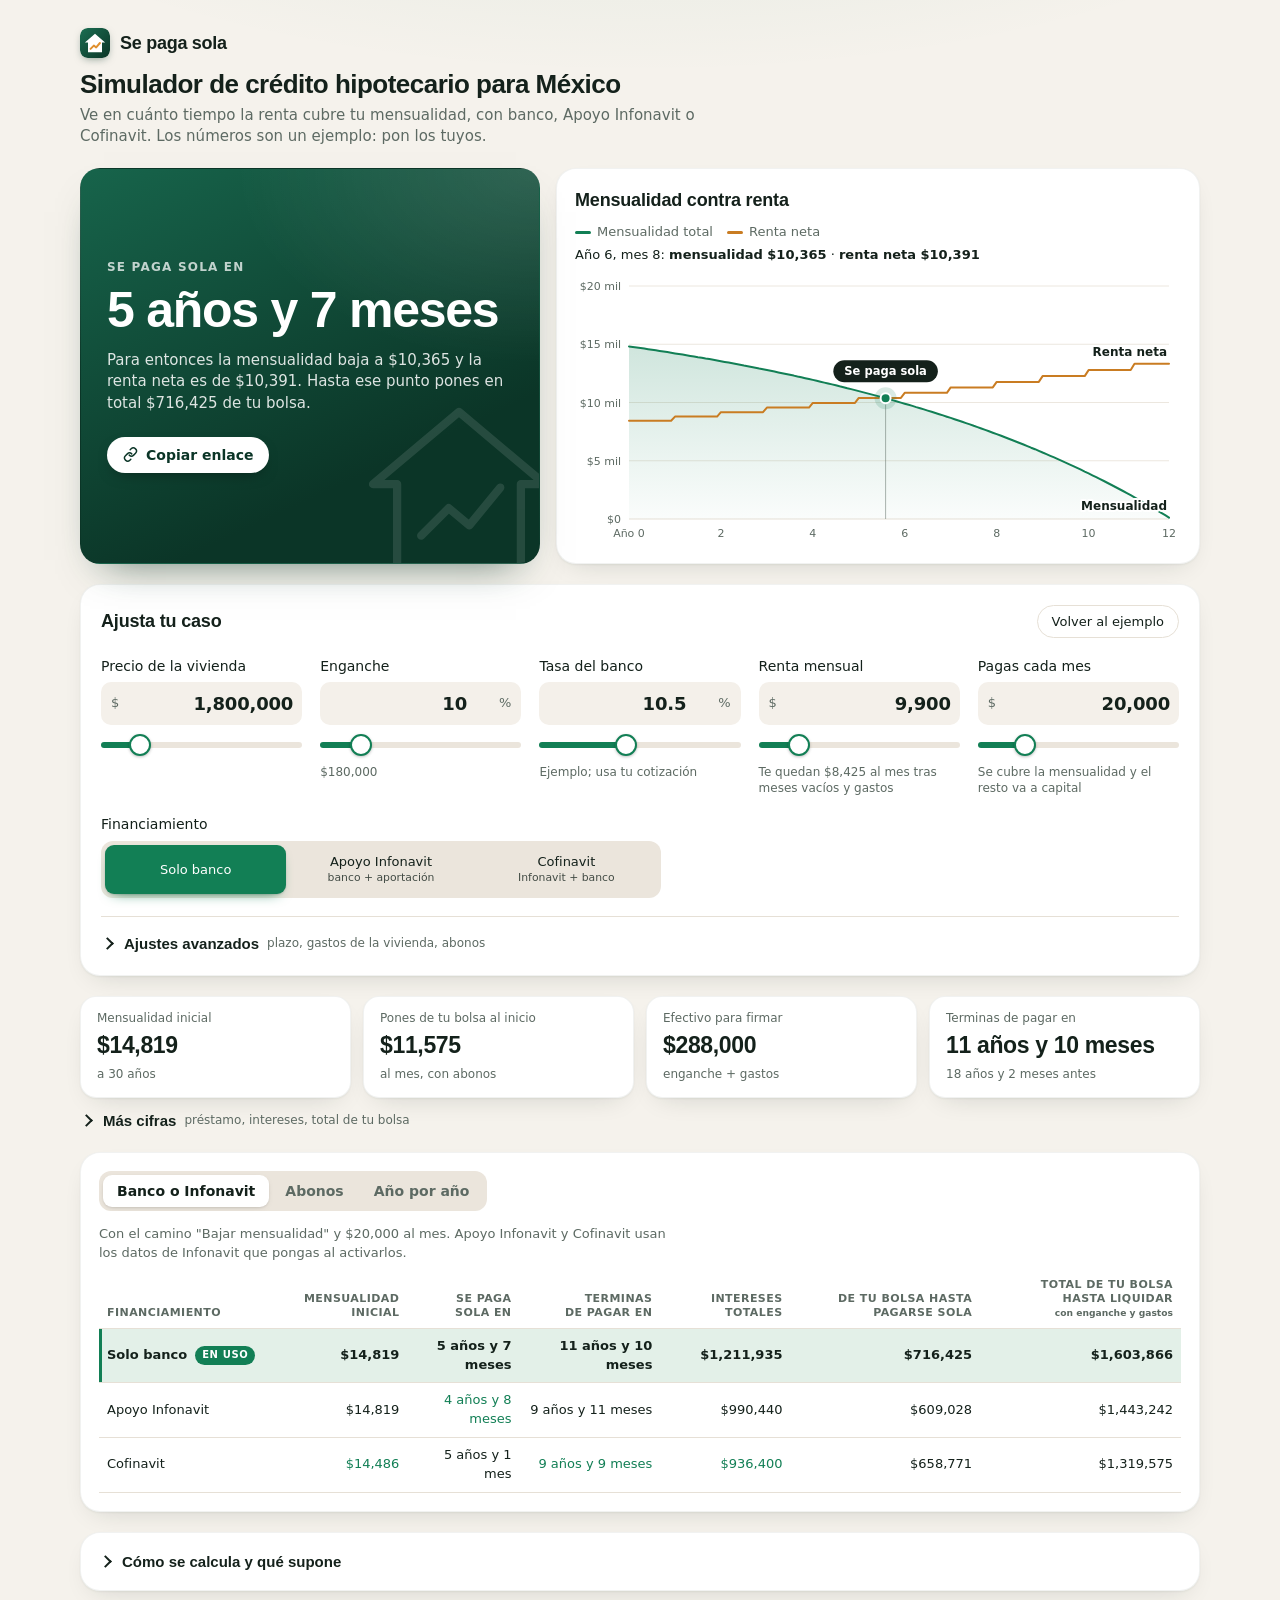
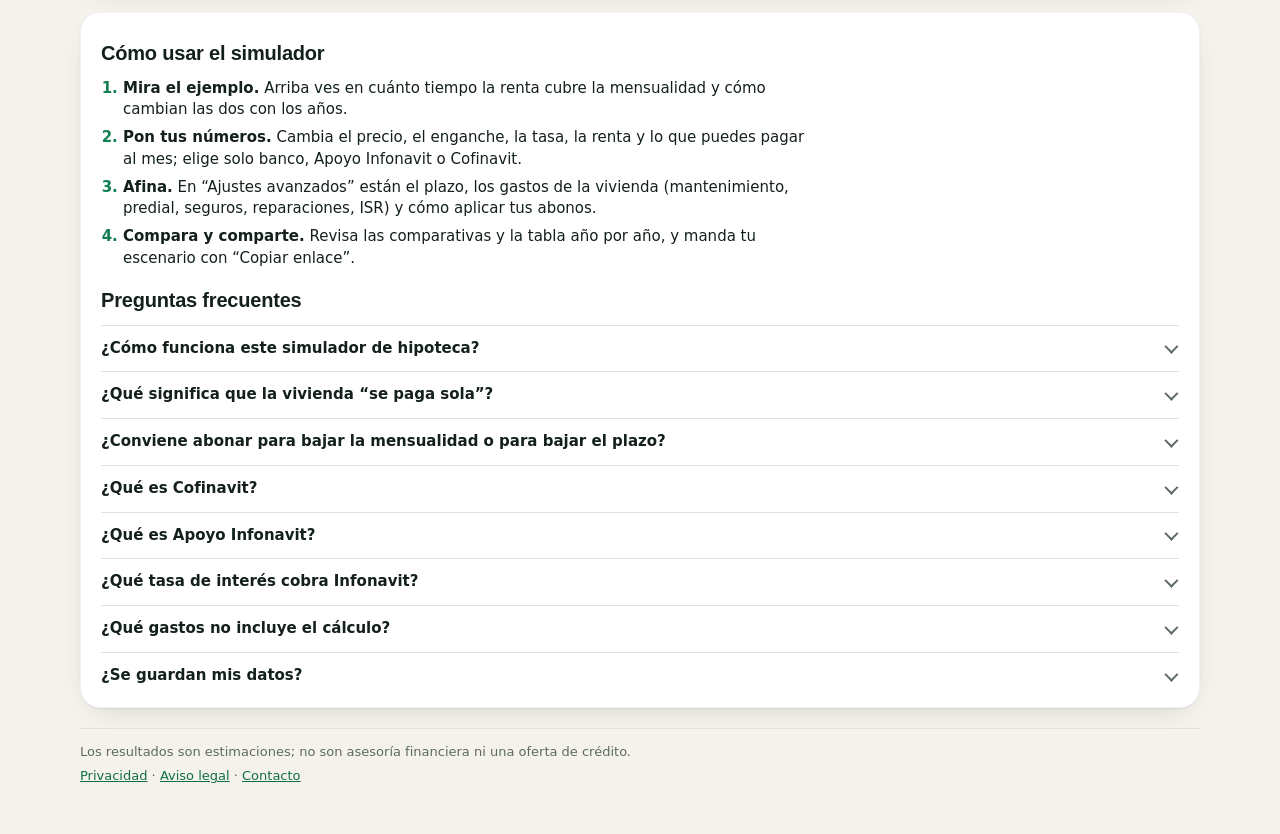
==== commit 34db55a4: "Nuevo estilo visual: resultado en verde profundo y acento ocre - El resultado es un bloque verde pro" ====
--- a/index.html
+++ b/index.html
@@ -119,153 +119,212 @@
 <link rel="manifest" href="manifest.webmanifest">
 <meta name="application-name" content="Se paga sola">
 <meta name="apple-mobile-web-app-title" content="Se paga sola">
-<meta name="theme-color" content="#f3f5f2" media="(prefers-color-scheme: light)">
-<meta name="theme-color" content="#111613" media="(prefers-color-scheme: dark)">
+<meta name="theme-color" content="#f5f2ec" media="(prefers-color-scheme: light)">
+<meta name="theme-color" content="#0c1210" media="(prefers-color-scheme: dark)">
 <style>
 @font-face{font-family:"Familjen Grotesk";font-style:normal;font-weight:400 700;font-display:swap;src:url(fonts/familjen-grotesk-latin.woff2) format("woff2")}
 @font-face{font-family:"Figtree";font-style:normal;font-weight:300 900;font-display:swap;src:url(fonts/figtree-latin.woff2) format("woff2")}
-/* Layout: calculadora de dos columnas (datos a la izquierda, resultados a la derecha) que se apila en celular */
+/* Estilo: verde profundo para el resultado y ocre cálido como acento; tarjetas con sombra suave en claro y con borde en oscuro.
+   Las series de la gráfica (--s-*) pasaron el validador de paleta contra el fondo de las tarjetas (contraste, luminosidad y daltonismo). En oscuro, verde y ocre
+   quedan en la franja de daltonismo que exige otra pista además del color: la dan las etiquetas sobre cada línea, la leyenda y la forma (curva contra escalones). */
 :root{
-  --bg:#f3f5f2; --panel:#ffffff; --fg:#17201b; --muted:#5b6760; --line:#d9dfda;
-  --accent:#1f6b4f; --accent-soft:#e2efe8; --rent:#b5761d; --rent-soft:#f6ecdc;
-  --bad:#b23b2e; --good:#1f6b4f; --inf:#3d6fa8; --inf-soft:#dbe6f2; --shade:rgba(0,0,0,.2);
+  --bg:#f5f2ec; --panel:#ffffff; --fg:#14211b; --muted:#5d6a63; --line:#e6e0d6; --grid:#ece7df;
+  --field:#f4f0ea; --track:#ebe5dc; --card-edge:rgba(20,33,27,.06); --page-glow:rgba(18,127,85,.10);
+  --shadow:0 1px 2px rgba(20,33,27,.05),0 10px 28px -14px rgba(20,33,27,.2);
+  --accent:#127f55; --on-accent:#ffffff; --accent-soft:#e3f0e8; --link:#0f6e49;
+  --hero1:#0b3527; --hero2:#17644b; --hero-edge:transparent; --hero-shadow:rgba(11,53,39,.7);
+  --no1:#4a220e; --no2:#8a461c;
+  --rent:#c97c22; --rent-soft:#f7ecdc;
+  --s-pay:#127f55; --s-rent:#c97c22; --s-inf:#3d6fa8;
+  --bad:#b23b2e; --good:#127f55; --inf:#3d6fa8; --inf-soft:#e1eaf5; --shade:rgba(20,33,27,.18);
   --f-display:"Familjen Grotesk", "Helvetica Neue", Arial, sans-serif;
   --f-body:"Figtree", system-ui, -apple-system, "Segoe UI", sans-serif;
 }
 @media (prefers-color-scheme: dark){:root:not([data-theme="light"]){
-  --bg:#111613; --panel:#1a211d; --fg:#e7ece8; --muted:#9aa8a0; --line:#2c3630;
-  --accent:#5cc49a; --accent-soft:#1c3329; --rent:#e3a54c; --rent-soft:#352a19;
-  --bad:#ef7d6e; --good:#5cc49a; --inf:#7fa9de; --inf-soft:#1f2c3b; --shade:rgba(0,0,0,.65); color-scheme:dark}}
+  --bg:#0c1210; --panel:#141c18; --fg:#e8eee9; --muted:#9aa9a1; --line:#26322c; --grid:#1f2924;
+  --field:#0e1512; --track:#25312b; --card-edge:#222e28; --page-glow:rgba(76,198,144,.09); --shadow:none;
+  --accent:#4cc690; --on-accent:#06120c; --accent-soft:#16291f; --link:#6fd3a5;
+  --hero1:#0d2e22; --hero2:#15523b; --hero-edge:rgba(143,227,189,.16); --hero-shadow:rgba(0,0,0,.6);
+  --no1:#341a0b; --no2:#6a3616;
+  --rent:#e09a4e; --rent-soft:#33261a;
+  --s-pay:#2a9d6c; --s-rent:#d07f29; --s-inf:#6b8ff0;
+  --bad:#ef7d6e; --good:#5cc49a; --inf:#7fa9de; --inf-soft:#1c2a3a; --shade:rgba(0,0,0,.6); color-scheme:dark}}
 :root[data-theme="dark"]{
-  --bg:#111613; --panel:#1a211d; --fg:#e7ece8; --muted:#9aa8a0; --line:#2c3630;
-  --accent:#5cc49a; --accent-soft:#1c3329; --rent:#e3a54c; --rent-soft:#352a19;
-  --bad:#ef7d6e; --good:#5cc49a; --inf:#7fa9de; --inf-soft:#1f2c3b; --shade:rgba(0,0,0,.65); color-scheme:dark}
+  --bg:#0c1210; --panel:#141c18; --fg:#e8eee9; --muted:#9aa9a1; --line:#26322c; --grid:#1f2924;
+  --field:#0e1512; --track:#25312b; --card-edge:#222e28; --page-glow:rgba(76,198,144,.09); --shadow:none;
+  --accent:#4cc690; --on-accent:#06120c; --accent-soft:#16291f; --link:#6fd3a5;
+  --hero1:#0d2e22; --hero2:#15523b; --hero-edge:rgba(143,227,189,.16); --hero-shadow:rgba(0,0,0,.6);
+  --no1:#341a0b; --no2:#6a3616;
+  --rent:#e09a4e; --rent-soft:#33261a;
+  --s-pay:#2a9d6c; --s-rent:#d07f29; --s-inf:#6b8ff0;
+  --bad:#ef7d6e; --good:#5cc49a; --inf:#7fa9de; --inf-soft:#1c2a3a; --shade:rgba(0,0,0,.6); color-scheme:dark}
 *{box-sizing:border-box}
-body{background:var(--bg);color:var(--fg);font-family:var(--f-body);font-size:15px;line-height:1.45;
+body{background:radial-gradient(1100px 420px at 50% -220px,var(--page-glow),transparent 70%) no-repeat,var(--bg);color:var(--fg);font-family:var(--f-body);font-size:15px;line-height:1.45;
+  -webkit-font-smoothing:antialiased;-moz-osx-font-smoothing:grayscale;
   padding-left:max(16px, env(safe-area-inset-left, 0px));padding-right:max(16px, env(safe-area-inset-right, 0px));padding-block:20px 40px}
 .wrap{max-width:1120px;margin:0 auto;display:flex;flex-direction:column;gap:20px}
-.brand{display:inline-flex;align-items:center;gap:8px;margin-bottom:10px;font-family:var(--f-display);font-weight:700;font-size:17px;color:var(--fg);text-decoration:none;letter-spacing:-.01em}
-.brand img{border-radius:6px}
+.brand{display:inline-flex;align-items:center;gap:10px;margin-bottom:12px;font-family:var(--f-display);font-weight:700;font-size:18px;color:var(--fg);text-decoration:none;letter-spacing:-.015em}
+.brand img{border-radius:8px;box-shadow:0 3px 8px -3px rgba(11,53,39,.55)}
 .brand:focus-visible{outline:2px solid var(--accent);outline-offset:3px;border-radius:4px}
-header h1{font-family:var(--f-display);font-weight:700;font-size:clamp(21px,2.8vw,26px);line-height:1.1;margin:0;text-wrap:balance;letter-spacing:-.01em}
+header h1{font-family:var(--f-display);font-weight:700;font-size:clamp(21px,2.8vw,26px);line-height:1.1;margin:0;text-wrap:balance;letter-spacing:-.02em}
 header p{margin:6px 0 0;color:var(--muted);max-width:65ch}
 .tool{display:flex;flex-direction:column;gap:20px;min-width:0;container-type:inline-size}
 /* Resultado y gráfica, lado a lado; en celular, uno sobre otro */
 .hero{display:grid;grid-template-columns:minmax(0,5fr) minmax(0,7fr);gap:16px;align-items:stretch}
 @media (max-width:820px){.hero{grid-template-columns:minmax(0,1fr)}}
+/* Superficies: tarjetas blancas con sombra suave (en oscuro, borde en lugar de sombra) */
+.controls,.card,.guide,.kpi{background:var(--panel);border:1px solid var(--card-edge);box-shadow:var(--shadow)}
 /* Controles principales */
-.controls{background:var(--panel);border:1px solid var(--line);border-radius:16px;padding:18px;display:flex;flex-direction:column;gap:18px}
+.controls{border-radius:20px;padding:20px;display:flex;flex-direction:column;gap:18px}
 .controls-head{display:flex;justify-content:space-between;align-items:center;gap:12px}
-.controls-head h2{font-family:var(--f-display);font-weight:600;font-size:17px;margin:0}
+.controls-head h2{font-family:var(--f-display);font-weight:600;font-size:18px;margin:0;letter-spacing:-.01em}
 .ctls{display:grid;grid-template-columns:repeat(5,minmax(0,1fr));gap:18px}
 .ctl{display:flex;flex-direction:column;gap:6px;min-width:0}
 .ctl label{font-size:14px;font-weight:500}
 .ctl small{color:var(--muted);font-size:12px;line-height:1.3}
-.ctl .inp input{font-size:17px;font-weight:600;padding:9px 8px}
-input[type=range]{width:100%;margin:0;height:26px;accent-color:var(--accent);cursor:pointer;background:transparent}
-input[type=range]:focus-visible{outline:2px solid var(--accent);outline-offset:2px;border-radius:6px}
+.ctl .inp input{font-size:18px;font-weight:600;padding:10px 8px;letter-spacing:-.01em}
+/* Deslizadores: la parte llena (--p, la pone el código) va en verde */
+input[type=range]{-webkit-appearance:none;appearance:none;width:100%;margin:0;height:28px;background:transparent;cursor:pointer;--p:50%}
+input[type=range]::-webkit-slider-runnable-track{height:6px;border-radius:99px;background:linear-gradient(to right,var(--accent) var(--p),var(--track) var(--p))}
+input[type=range]::-webkit-slider-thumb{-webkit-appearance:none;appearance:none;width:22px;height:22px;margin-top:-8px;border-radius:50%;background:#fff;border:2px solid var(--accent);
+  box-shadow:0 1px 3px rgba(0,0,0,.25);transition:box-shadow .15s}
+input[type=range]:hover::-webkit-slider-thumb,input[type=range]:focus-visible::-webkit-slider-thumb{box-shadow:0 1px 3px rgba(0,0,0,.25),0 0 0 6px var(--accent-soft)}
+input[type=range]::-moz-range-track{height:6px;border-radius:99px;background:var(--track)}
+input[type=range]::-moz-range-progress{height:6px;border-radius:99px;background:var(--accent)}
+input[type=range]::-moz-range-thumb{width:18px;height:18px;border-radius:50%;background:#fff;border:2px solid var(--accent);box-shadow:0 1px 3px rgba(0,0,0,.25)}
+input[type=range]:focus-visible{outline:none}
 @media (max-width:980px){.ctls{grid-template-columns:repeat(3,minmax(0,1fr))}}
 @media (max-width:620px){
   .ctls{grid-template-columns:minmax(0,1fr);gap:14px}
   .ctl{display:grid;grid-template-columns:minmax(0,1fr) 150px;align-items:center;gap:4px 10px}
   .ctl input[type=range],.ctl small{grid-column:1/-1}
+  .controls{padding:18px}
 }
 .fin{display:flex;flex-direction:column;gap:12px}
 .fin .seg{max-width:560px}
-.cofi-box{display:grid;grid-template-columns:repeat(auto-fit,minmax(270px,1fr));gap:10px 22px;align-items:start;border-left:2px solid var(--inf);padding-left:12px;margin-left:2px}
+.cofi-box{display:grid;grid-template-columns:repeat(auto-fit,minmax(270px,1fr));gap:10px 22px;align-items:start;border-left:3px solid var(--s-inf);padding-left:14px;margin-left:2px}
 .cofi-box .wide{grid-column:1/-1;max-width:560px}
-/* Ajustes avanzados */
-.adv{border-top:1px solid var(--line);padding-top:14px}
-.adv>summary,.morekpi>summary,.notes>summary{cursor:pointer;font-family:var(--f-display);font-weight:600;font-size:15px}
-.adv>summary small,.morekpi>summary small{font-family:var(--f-body);font-weight:400;font-size:12px;color:var(--muted);margin-left:6px}
+/* Plegables: una flecha que gira al abrir */
+.adv{border-top:1px solid var(--line);padding-top:16px}
+.adv>summary,.morekpi>summary,.notes>summary{list-style:none;cursor:pointer;font-family:var(--f-display);font-weight:600;font-size:15px;display:flex;align-items:center;flex-wrap:wrap;gap:2px 8px}
+.adv>summary::-webkit-details-marker,.morekpi>summary::-webkit-details-marker,.notes>summary::-webkit-details-marker,.faq summary::-webkit-details-marker{display:none}
+.adv>summary::before,.morekpi>summary::before,.notes>summary::before{content:"";width:7px;height:7px;border-right:2px solid currentColor;border-bottom:2px solid currentColor;transform:rotate(-45deg);margin:0 4px 0 2px;transition:transform .2s}
+.adv[open]>summary::before,.morekpi[open]>summary::before,.notes[open]>summary::before{transform:rotate(45deg)}
+.adv>summary small,.morekpi>summary small{font-family:var(--f-body);font-weight:400;font-size:12px;color:var(--muted)}
 .adv>summary:focus-visible,.morekpi>summary:focus-visible,.notes>summary:focus-visible{outline:2px solid var(--accent);outline-offset:3px;border-radius:4px}
-.badge{font:600 11px var(--f-body);background:var(--accent-soft);color:var(--accent);border-radius:999px;padding:2px 8px;margin-left:8px;vertical-align:1px}
-.adv-grid{display:grid;grid-template-columns:repeat(3,minmax(0,1fr));gap:20px 28px;margin-top:16px;align-items:start}
+.badge{font:600 11px var(--f-body);background:var(--accent-soft);color:var(--link);border-radius:999px;padding:3px 9px}
+.adv-grid{display:grid;grid-template-columns:repeat(3,minmax(0,1fr));gap:20px 28px;margin-top:18px;align-items:start}
 @media (max-width:980px){.adv-grid{grid-template-columns:repeat(2,minmax(0,1fr))}}
 @media (max-width:620px){.adv-grid{grid-template-columns:minmax(0,1fr)}}
 fieldset{border:0;margin:0;padding:0;display:flex;flex-direction:column;gap:10px}
-legend{font-family:var(--f-display);font-weight:600;font-size:12px;text-transform:uppercase;letter-spacing:.08em;color:var(--muted);margin-bottom:8px;padding:0}
+legend{font-family:var(--f-display);font-weight:600;font-size:11px;text-transform:uppercase;letter-spacing:.1em;color:var(--muted);margin-bottom:8px;padding:0}
 .field{display:grid;grid-template-columns:minmax(0,1fr) 128px;align-items:center;gap:10px}
 .field label{font-size:14px}
 .field small{display:block;color:var(--muted);font-size:12px;line-height:1.3}
-.inp{display:flex;align-items:center;border:1px solid var(--line);border-radius:8px;background:var(--bg);overflow:hidden}
-.inp span{padding:0 8px;color:var(--muted);font-size:13px}
+.inp{display:flex;align-items:center;border:1px solid transparent;border-radius:10px;background:var(--field);overflow:hidden;transition:border-color .15s,box-shadow .15s,background .15s}
+.inp:hover{border-color:var(--line)}
+.inp span{padding:0 9px;color:var(--muted);font-size:13px}
 .inp input{flex:1;min-width:0;width:100%;border:0;background:transparent;color:var(--fg);font:500 15px var(--f-body);padding:8px 8px;text-align:right;font-variant-numeric:tabular-nums}
-.inp:focus-within{border-color:var(--accent);box-shadow:0 0 0 3px var(--accent-soft)}
+.inp:focus-within{border-color:var(--accent);box-shadow:0 0 0 4px var(--accent-soft);background:var(--panel)}
 input:focus{outline:none}
-.seg{display:grid;grid-template-columns:1fr 1fr;border:1px solid var(--line);border-radius:8px;overflow:hidden}
-.seg button{border:0;background:transparent;color:var(--fg);font:500 13px var(--f-body);padding:9px 6px;cursor:pointer;line-height:1.2}
-.seg button+button{border-left:1px solid var(--line)}
-.seg button[aria-pressed="true"]{background:var(--accent);color:var(--panel)}
-.seg button:focus-visible{outline:2px solid var(--accent);outline-offset:-2px}
+/* Opciones: un riel con la opción elegida resaltada */
+.seg{display:grid;grid-template-columns:1fr 1fr;gap:4px;padding:4px;border-radius:12px;background:var(--track)}
+.seg button{border:0;border-radius:9px;background:transparent;color:var(--fg);font:500 13px var(--f-body);padding:9px 6px;cursor:pointer;line-height:1.2;transition:background .15s,color .15s,box-shadow .15s}
+.seg button:hover{background:var(--panel)}
+.seg button small{opacity:.78}
+.seg button[aria-pressed="true"]{background:var(--accent);color:var(--on-accent);box-shadow:0 1px 2px rgba(0,0,0,.12),0 6px 14px -8px var(--accent)}
+.seg button:focus-visible{outline:2px solid var(--accent);outline-offset:1px}
 .seg-label{font-size:14px;margin-bottom:6px}
 .seg3{grid-template-columns:1fr 1fr 1fr}
 .hint{display:block;color:var(--muted);font-size:12px;line-height:1.35;margin-top:6px}
 .compare tbody tr{cursor:pointer}
-.compare tbody tr:hover td{background:var(--bg)}
+.compare tbody tr:hover td{background:var(--field)}
 .compare tbody tr.sel td{background:var(--accent-soft);font-weight:600}
+.compare tbody tr.sel td:first-child{box-shadow:inset 3px 0 0 var(--accent)}
 .compare tbody tr:focus-visible{outline:2px solid var(--accent);outline-offset:-2px}
 .compare td.best{color:var(--good)}
 .warn{color:var(--bad);font-weight:500}
 body:not(.cofi) .only-cofi{display:none}
 body:not(.cofi):not(.apoyo) .cofi-box{display:none}
 .card .sub{margin:0 0 6px;color:var(--muted);font-size:13px;max-width:70ch}
-.compare .tag{font-size:11px;font-weight:600;text-transform:uppercase;letter-spacing:.06em;color:var(--accent);margin-left:6px}
-.reset{flex:none;border:1px solid var(--line);background:transparent;color:var(--muted);font:500 13px var(--f-body);border-radius:8px;padding:7px 12px;cursor:pointer}
-.reset:hover{color:var(--fg);border-color:var(--muted)}
+.compare .tag{display:inline-block;font-size:10px;font-weight:700;text-transform:uppercase;letter-spacing:.06em;color:var(--on-accent);background:var(--accent);border-radius:999px;padding:2px 7px;margin-left:8px;vertical-align:1px}
+.reset{flex:none;border:1px solid var(--line);background:var(--panel);color:var(--fg);font:500 13px var(--f-body);border-radius:999px;padding:8px 14px;cursor:pointer;transition:border-color .15s}
+.reset:hover{border-color:var(--muted)}
 .reset:focus-visible{outline:2px solid var(--accent);outline-offset:2px}
-.verdict{border-radius:16px;padding:22px;background:var(--accent-soft);display:flex;flex-direction:column;justify-content:center;gap:4px}
-.verdict.no{background:var(--rent-soft)}
-.verdict .k{font-size:13px;color:var(--muted)}
-.verdict .big{font-family:var(--f-display);font-weight:700;font-size:clamp(34px,5vw,50px);line-height:1.03;letter-spacing:-.015em;color:var(--accent);font-variant-numeric:tabular-nums}
-.verdict.no .big{color:var(--rent)}
-.verdict p{margin:6px 0 0;max-width:48ch}
-.share{display:flex;align-items:center;flex-wrap:wrap;gap:10px;margin-top:14px}
-.share button{border:1px solid var(--accent);background:transparent;color:var(--accent);font:600 13px var(--f-body);border-radius:8px;padding:7px 12px;cursor:pointer}
-.verdict.no .share button{border-color:var(--rent);color:var(--rent)}
-.share button:hover{background:var(--panel)}
-.share button:focus-visible{outline:2px solid var(--accent);outline-offset:2px}
-.share span{font-size:13px;color:var(--muted)}
+/* El resultado: el bloque que da identidad a la página (y el que sale en una captura) */
+.verdict{position:relative;isolation:isolate;overflow:hidden;border-radius:20px;padding:26px;color:#fff;border:1px solid var(--hero-edge);
+  background:radial-gradient(120% 90% at 100% 0%,rgba(255,255,255,.13),transparent 55%),linear-gradient(155deg,var(--hero2),var(--hero1) 72%);
+  box-shadow:0 20px 40px -24px var(--hero-shadow);display:flex;flex-direction:column;justify-content:center;gap:4px}
+.verdict::after{content:"";position:absolute;z-index:-1;right:-30px;bottom:-38px;width:220px;height:220px;opacity:.11;pointer-events:none;
+  background:url("data:image/svg+xml,%3Csvg xmlns='http://www.w3.org/2000/svg' viewBox='0 0 64 64' fill='none' stroke='%23fff' stroke-width='2.4' stroke-linejoin='round' stroke-linecap='round'%3E%3Cpath d='M32 9 7 30h7v25h36V30h7z'/%3E%3Cpath d='M21 45l8-8 6 5 9-11'/%3E%3C/svg%3E") no-repeat center/contain}
+@media (max-width:620px){.verdict{padding:22px}.verdict::after{width:150px;height:150px;right:-24px;bottom:-30px;opacity:.09}}
+.verdict.no{background:radial-gradient(120% 90% at 100% 0%,rgba(255,255,255,.12),transparent 55%),linear-gradient(155deg,var(--no2),var(--no1) 72%)}
+.verdict .k{font-size:12px;font-weight:600;text-transform:uppercase;letter-spacing:.1em;color:rgba(255,255,255,.74)}
+.verdict .big{font-family:var(--f-display);font-weight:700;font-size:clamp(38px,4.2vw,50px);line-height:1.02;letter-spacing:-.025em;color:#fff;font-variant-numeric:tabular-nums;margin:4px 0 2px;text-wrap:balance}
+.verdict p{margin:8px 0 0;max-width:46ch;color:rgba(255,255,255,.86)}
+.verdict .warn{color:#ffd2c2}
+.verdict:focus{outline:none}
+.share{display:flex;align-items:center;flex-wrap:wrap;gap:10px;margin-top:18px}
+.share button{display:inline-flex;align-items:center;gap:8px;border:0;background:#fff;color:var(--hero1);font:600 14px var(--f-body);border-radius:999px;padding:10px 16px;cursor:pointer;
+  box-shadow:0 6px 16px -8px rgba(0,0,0,.55);transition:transform .15s}
+.share button::before{content:"";width:15px;height:15px;background:currentColor;
+  -webkit-mask:url("data:image/svg+xml,%3Csvg xmlns='http://www.w3.org/2000/svg' viewBox='0 0 24 24' fill='none' stroke='%23000' stroke-width='2.3' stroke-linecap='round' stroke-linejoin='round'%3E%3Cpath d='M10 13a5 5 0 0 0 7.07 0l3-3a5 5 0 0 0-7.07-7.07l-1.5 1.5'/%3E%3Cpath d='M14 11a5 5 0 0 0-7.07 0l-3 3a5 5 0 0 0 7.07 7.07l1.5-1.5'/%3E%3C/svg%3E") center/contain no-repeat;
+  mask:url("data:image/svg+xml,%3Csvg xmlns='http://www.w3.org/2000/svg' viewBox='0 0 24 24' fill='none' stroke='%23000' stroke-width='2.3' stroke-linecap='round' stroke-linejoin='round'%3E%3Cpath d='M10 13a5 5 0 0 0 7.07 0l3-3a5 5 0 0 0-7.07-7.07l-1.5 1.5'/%3E%3Cpath d='M14 11a5 5 0 0 0-7.07 0l-3 3a5 5 0 0 0 7.07 7.07l1.5-1.5'/%3E%3C/svg%3E") center/contain no-repeat}
+.share button:hover{transform:translateY(-1px)}
+.share button:focus-visible{outline:2px solid #fff;outline-offset:3px}
+.verdict.no .share button{color:var(--no1)}
+.share span{font-size:13px;color:rgba(255,255,255,.86)}
 /* Resumen fijo: cuando el resultado sale de la pantalla, esta barra lo sigue mostrando mientras mueves los números */
-.sticky{position:fixed;top:0;left:0;right:0;z-index:10;display:flex;justify-content:space-between;align-items:center;gap:12px;border:0;border-bottom:1px solid var(--line);
-  background:var(--accent-soft);color:var(--fg);font:500 13px var(--f-body);text-align:left;cursor:pointer;box-shadow:0 2px 10px var(--shade);
+.sticky{position:fixed;top:0;left:0;right:0;z-index:10;display:flex;justify-content:space-between;align-items:center;gap:12px;border:0;
+  background:linear-gradient(90deg,var(--hero1),var(--hero2));color:#fff;font:500 13px var(--f-body);text-align:left;cursor:pointer;box-shadow:0 8px 22px -10px rgba(0,0,0,.5);
   padding:max(8px,env(safe-area-inset-top,0px)) max(16px,env(safe-area-inset-right,0px),calc(50vw - 560px)) 8px max(16px,env(safe-area-inset-left,0px),calc(50vw - 560px))}
 .sticky[hidden]{display:none}
-.sticky.no{background:var(--rent-soft)}
+.sticky.no{background:linear-gradient(90deg,var(--no1),var(--no2))}
 .sticky span{display:flex;flex-direction:column;min-width:0}
 .sticky span+span{align-items:flex-end;text-align:right;flex:none}
-.sticky small{color:var(--muted);font-size:11px;line-height:1.3}
-.sticky b{font-family:var(--f-display);font-weight:700;font-size:17px;line-height:1.2;color:var(--accent);font-variant-numeric:tabular-nums}
-.sticky.no b{color:var(--rent)}
-.sticky span+span b,.sticky.no span+span b{color:var(--fg);font-size:15px;font-weight:600}
-.sticky:focus-visible{outline:2px solid var(--accent);outline-offset:-3px}
+.sticky small{color:rgba(255,255,255,.72);font-size:11px;line-height:1.3}
+.sticky b{font-family:var(--f-display);font-weight:700;font-size:17px;line-height:1.2;color:#fff;font-variant-numeric:tabular-nums}
+.sticky span+span b{font-size:15px;font-weight:600}
+.sticky:focus-visible{outline:2px solid #fff;outline-offset:-4px}
 .inp input{scroll-margin-top:76px}
+/* Cifras */
 .figures{display:flex;flex-direction:column;gap:12px}
 .morekpi>.kpis{margin-top:12px}
+.kpis{display:grid;grid-template-columns:repeat(4,minmax(0,1fr));gap:12px}
 .kpis5{grid-template-columns:repeat(5,minmax(0,1fr))!important}
 @media (max-width:980px){.kpis5{grid-template-columns:repeat(3,minmax(0,1fr))!important}}
-.kpis{display:grid;grid-template-columns:repeat(4,minmax(0,1fr));gap:1px;background:var(--line);border:1px solid var(--line);border-radius:12px;overflow:hidden}
-@media (max-width:620px){.kpis,.kpis5{grid-template-columns:repeat(2,minmax(0,1fr))!important}.kpi:last-child:nth-child(odd){grid-column:span 2}}
-.kpi{background:var(--panel);padding:12px 14px;display:flex;flex-direction:column;gap:2px;min-width:0}
+@media (max-width:620px){.kpis,.kpis5{grid-template-columns:repeat(2,minmax(0,1fr))!important;gap:10px}.kpi:last-child:nth-child(odd){grid-column:span 2}}
+.kpi{border-radius:16px;padding:14px 16px;display:flex;flex-direction:column;gap:3px;min-width:0}
 .kpi .k{font-size:12px;color:var(--muted);line-height:1.3}
-.kpi .v{font-family:var(--f-display);font-weight:600;font-size:20px;font-variant-numeric:tabular-nums;overflow-wrap:anywhere}
+.kpi .v{font-family:var(--f-display);font-weight:600;font-size:23px;letter-spacing:-.015em;font-variant-numeric:tabular-nums;overflow-wrap:anywhere}
 .kpi .s{font-size:12px;color:var(--muted)}
-.card{background:var(--panel);border:1px solid var(--line);border-radius:16px;padding:16px;min-width:0}
+.card{border-radius:20px;padding:18px;min-width:0}
 .chartcard{display:flex;flex-direction:column}
-/* Pestañas de las comparativas */
-.tabs{display:flex;gap:2px;border-bottom:1px solid var(--line);margin:-6px 0 12px;overflow-x:auto}
-.tabs button{border:0;border-bottom:2px solid transparent;margin-bottom:-1px;background:transparent;color:var(--muted);font:600 14px var(--f-body);padding:10px 12px;cursor:pointer;white-space:nowrap}
+/* Pestañas de las comparativas: mismo riel que las opciones */
+.tabs{display:inline-flex;gap:2px;padding:4px;border-radius:12px;background:var(--track);margin:0 0 14px;max-width:100%;overflow-x:auto}
+.tabs button{border:0;border-radius:9px;background:transparent;color:var(--muted);font:600 14px var(--f-body);padding:8px 14px;cursor:pointer;white-space:nowrap;transition:background .15s,color .15s}
 .tabs button:hover{color:var(--fg)}
-.tabs button[aria-selected="true"]{color:var(--accent);border-bottom-color:var(--accent)}
-.tabs button:focus-visible{outline:2px solid var(--accent);outline-offset:-2px;border-radius:4px}
-@media (max-width:420px){.tabs button{padding:10px 8px;font-size:13px}}
-.card h2{font-family:var(--f-display);font-weight:600;font-size:17px;margin:0 0 4px}
+.tabs button[aria-selected="true"]{background:var(--panel);color:var(--fg);box-shadow:0 1px 2px rgba(0,0,0,.08),0 2px 8px -4px rgba(0,0,0,.2)}
+.tabs button:focus-visible{outline:2px solid var(--accent);outline-offset:-2px}
+@media (max-width:520px){.tabs{display:flex}.tabs button{flex:1 1 auto;padding:8px 6px;font-size:13px}}
+.card h2{font-family:var(--f-display);font-weight:600;font-size:18px;margin:0 0 4px;letter-spacing:-.01em}
 .legend{display:flex;flex-wrap:wrap;gap:14px;font-size:13px;color:var(--muted);margin:6px 0 4px}
-.legend i{display:inline-block;width:14px;height:3px;border-radius:2px;vertical-align:middle;margin-right:6px}
+.legend i{display:inline-block;width:16px;height:3px;border-radius:2px;vertical-align:middle;margin-right:6px}
 .readout{font-size:13px;min-height:20px;font-variant-numeric:tabular-nums;margin-bottom:6px}
 .readout b{font-weight:600}
+/* Gráfica */
 #chart{width:100%;display:block;touch-action:pan-y}
 #chart text{font-family:var(--f-body);font-size:11px;fill:var(--muted)}
+#chart .lbl{font-size:12px;font-weight:600;fill:var(--fg);paint-order:stroke;stroke:var(--panel);stroke-width:4px;stroke-linejoin:round}
+#chart .pill rect{fill:var(--fg)}
+#chart .pill text{fill:var(--panel);font-size:11.5px;font-weight:700}
+/* Al cargar, las líneas se dibujan y el cruce aparece al final (no con movimiento reducido) */
+#chart.intro .ln{stroke-dasharray:1;stroke-dashoffset:1;animation:draw 1.1s cubic-bezier(.3,.7,.2,1) forwards}
+#chart.intro .ln.rent{animation-delay:.12s}
+#chart.intro .fade{opacity:0;animation:appear .6s .45s ease-out forwards}
+#chart.intro .pop{opacity:0;animation:appear .35s 1s ease-out forwards}
+@keyframes draw{to{stroke-dashoffset:0}}
+@keyframes appear{to{opacity:1}}
 /* Si una tabla no cabe se desliza de lado; una sombra en el borde avisa que hay más columnas */
 .tablebox{overflow-x:auto;margin-top:8px;background:
   linear-gradient(to right,var(--panel) 30%,transparent) 0 0/36px 100% no-repeat local,
@@ -273,15 +332,16 @@
   radial-gradient(farthest-side at 0 50%,var(--shade),transparent) 0 0/12px 100% no-repeat scroll,
   radial-gradient(farthest-side at 100% 50%,var(--shade),transparent) 100% 0/12px 100% no-repeat scroll}
 table{border-collapse:collapse;width:100%;font-size:13px;font-variant-numeric:tabular-nums}
-th,td{text-align:right;padding:7px 8px;border-bottom:1px solid var(--line);white-space:nowrap}
+th,td{text-align:right;padding:8px 8px;border-bottom:1px solid var(--line);white-space:nowrap}
 th{white-space:normal;vertical-align:bottom;line-height:1.25}
 th:first-child,td:first-child{text-align:left}
-th{font-weight:600;color:var(--muted);font-size:12px}
+th{font-weight:600;color:var(--muted);font-size:11px;text-transform:uppercase;letter-spacing:.04em}
+th small{text-transform:none;letter-spacing:0}
 tr.be td{background:var(--accent-soft);font-weight:600}
 td.neg{color:var(--good)}
 /* Año por año: la columna del año se queda fija al deslizar */
 .year th:first-child,.year td:first-child{position:sticky;left:0;background:var(--panel)}
-.year tr.be td:first-child{background:var(--accent-soft)}
+.year tr.be td:first-child{background:var(--accent-soft);box-shadow:inset 3px 0 0 var(--accent)}
 /* Comparativas: el texto puede partirse para que quepan todas las columnas */
 .compare th,.compare td{text-wrap:balance}
 .compare td{white-space:normal}
@@ -291,9 +351,10 @@
 @container (max-width:700px){
   .compare,.compare tbody,.compare tr,.compare td{display:block}
   .compare thead{position:absolute;width:1px;height:1px;overflow:hidden;clip-path:inset(50%)}
-  .compare tr{border:1px solid var(--line);border-radius:10px;padding:4px 12px;margin-top:8px}
+  .compare tr{border:1px solid var(--line);border-radius:14px;padding:4px 14px;margin-top:10px}
   .compare tbody tr.sel{border-color:var(--accent);background:var(--accent-soft)}
   .compare tbody tr:hover td,.compare tbody tr.sel td{background:transparent}
+  .compare tbody tr.sel td:first-child{box-shadow:none}
   .compare td{display:flex;justify-content:space-between;align-items:baseline;gap:12px;padding:7px 0;text-align:right}
   .compare td:first-child{display:block;font-size:14px;font-weight:600;text-align:left}
   .compare td:last-child{border-bottom:0}
@@ -301,20 +362,23 @@
   .compare td:first-child::before{content:none}
 }
 .notes p{font-size:13px;color:var(--muted);max-width:80ch;margin:8px 0 0}
-.noscript{margin:0;padding:12px 14px;border-radius:8px;background:var(--rent-soft);font-weight:500}
-.guide{background:var(--panel);border:1px solid var(--line);border-radius:12px;padding:16px;display:flex;flex-direction:column;gap:10px}
-.guide h2{font-family:var(--f-display);font-weight:600;font-size:20px;margin:6px 0 0}
+.noscript{margin:0;padding:12px 14px;border-radius:12px;background:var(--rent-soft);font-weight:500}
+.guide{border-radius:20px;padding:20px;display:flex;flex-direction:column;gap:10px}
+.guide h2{font-family:var(--f-display);font-weight:600;font-size:20px;margin:6px 0 0;letter-spacing:-.01em}
 .guide ol{margin:0;padding-left:22px;max-width:75ch;display:flex;flex-direction:column;gap:6px}
-.faq details{border-top:1px solid var(--line);padding:10px 0}
+.guide li::marker{color:var(--accent);font-weight:700}
+.faq details{border-top:1px solid var(--line);padding:12px 0}
 .faq details:last-child{padding-bottom:0}
-.faq summary{cursor:pointer;font-weight:600}
+.faq summary{list-style:none;cursor:pointer;font-weight:600;display:flex;justify-content:space-between;align-items:center;gap:12px}
+.faq summary::after{content:"";flex:none;width:8px;height:8px;border-right:2px solid var(--muted);border-bottom:2px solid var(--muted);transform:rotate(45deg) translateY(-2px);transition:transform .2s;margin-right:4px}
+.faq details[open] summary::after{transform:rotate(-135deg) translateY(-2px)}
 .faq summary:focus-visible{outline:2px solid var(--accent);outline-offset:2px;border-radius:4px}
 .faq p{margin:8px 0 0;color:var(--muted);max-width:75ch}
 .foot{border-top:1px solid var(--line);padding-top:14px;font-size:13px;color:var(--muted)}
 .foot p{margin:0}
 .foot nav{margin-top:6px}
-.foot a{color:var(--accent)}
-@media (prefers-reduced-motion: reduce){*{transition:none!important}}
+.foot a{color:var(--link)}
+@media (prefers-reduced-motion: reduce){*{transition:none!important;animation:none!important}}
 </style>
 
 </head>
@@ -322,7 +386,7 @@
 <button type="button" class="sticky" id="sticky" hidden aria-label="Ver los resultados"><span><small>Se paga sola en</small><b id="st-big">—</b></span><span><small>Mensualidad inicial</small><b id="st-pay">—</b></span></button>
 <div class="wrap">
   <header>
-    <a class="brand" href="./"><img src="favicon.svg" width="26" height="26" alt="">Se paga sola</a>
+    <a class="brand" href="./"><img src="favicon.svg" width="30" height="30" alt="">Se paga sola</a>
     <h1>Simulador de crédito hipotecario para México</h1>
     <p>Ve en cuánto tiempo la renta cubre tu mensualidad, con banco, Apoyo Infonavit o Cofinavit. Los números son un ejemplo: pon los tuyos.</p>
   </header>
@@ -340,7 +404,7 @@
       </div>
       <div class="card chartcard">
         <h2>Mensualidad contra renta</h2>
-        <div class="legend"><span><i style="background:var(--accent)"></i>Mensualidad total</span><span class="only-cofi"><i style="background:var(--inf)"></i>Parte Infonavit</span><span><i style="background:var(--rent)"></i><span id="lg-rent">Renta neta</span></span></div>
+        <div class="legend"><span><i style="background:var(--s-pay)"></i>Mensualidad total</span><span class="only-cofi"><i style="background:var(--s-inf)"></i>Parte Infonavit</span><span><i style="background:var(--s-rent)"></i><span id="lg-rent">Renta neta</span></span></div>
         <div class="readout" id="readout"></div>
         <svg id="chart" role="img" aria-label="Mensualidad y renta a lo largo del crédito"></svg>
       </div>
@@ -686,7 +750,8 @@
   }
   // Deslizadores de los controles principales: [mínimo, máximo, paso]. Si escribes un valor mayor, el máximo se estira.
   var RANGES={precio:[300000,10000000,50000],eng:[0,60,1],tasa:[5,18,0.1],renta:[0,60000,100],pago:[0,100000,500]};
-  function syncRange(k){var c=RANGES[k]; if(!c)return; var r=$(k+'-r'); r.max=Math.max(c[1],state[k]); r.value=state[k];}
+  function paintRange(r){var span=r.max-r.min; r.style.setProperty('--p',(span>0?Math.max(0,Math.min(100,(r.value-r.min)/span*100)):0)+'%');}
+  function syncRange(k){var c=RANGES[k]; if(!c)return; var r=$(k+'-r'); r.max=Math.max(c[1],state[k]); r.value=state[k]; paintRange(r);}
   // Ajustes avanzados: cuántos difieren del ejemplo (se avisa en el título)
   var ADV=['plazo','gastos','anual','conRenta','aumento','vacios','mant','predial','seguros','repar','isr','modo','meta'];
   function advCount(){return ADV.filter(function(k){return state[k]!==DEFAULTS[k];}).length;}
@@ -727,6 +792,21 @@
   }
 
   var lastSim=null;
+  function calmMotion(){return !!(window.matchMedia&&matchMedia('(prefers-reduced-motion: reduce)').matches);}
+  // Al cargar, el número del resultado cuenta hasta su valor; después de eso (o con movimiento reducido) cambia directo
+  var bigAnim=null, bigIntro=false;
+  function showBig(be,text){
+    if(bigAnim){cancelAnimationFrame(bigAnim);bigAnim=null;}
+    var first=!bigIntro; bigIntro=true;
+    if(!first||!be||calmMotion()){$('v-big').textContent=text;return;}
+    var t0=null, dur=900;
+    (function step(t){
+      if(t0===null)t0=t;
+      var k=Math.min(1,(t-t0)/dur), e=1-Math.pow(1-k,3);
+      $('v-big').textContent=k<1?yrs(Math.round(be*e)):text;
+      bigAnim=k<1?requestAnimationFrame(step):null;
+    })(performance.now());
+  }
   function render(){
     var p=state, s=simulate(p); lastSim=s;
     var m0=s.months[0]||{pay:0,payI:0,payB:0,net:0,rent:0,extra:0,userExtra:0};
@@ -734,16 +814,16 @@
     var startPocket=m0.pay+m0.userExtra-m0.net;
 
     var v=$('verdict');
+    var bigText=s.be===null?'No llega en el plazo':(s.be===0?'Desde el primer mes':yrs(s.be));
+    showBig(s.be,bigText);
     if(s.be!==null){
       v.classList.remove('no');
-      $('v-big').textContent=s.be===0?'Desde el primer mes':yrs(s.be);
       var mb=s.months[Math.min(s.be,s.months.length-1)];
       $('v-text').textContent=s.be===0
         ?'La renta ya cubre la mensualidad desde el inicio.'
         :'Para entonces la mensualidad baja a '+fm(mb?mb.pay:0)+' y la renta'+(p.meta==='neta'?' neta':'')+' es de '+fm(mb?mb.target:0)+'. Hasta ese punto pones en total '+fm(s.pocket)+' de tu bolsa.';
     }else{
       v.classList.add('no');
-      $('v-big').textContent='No llega en el plazo';
       $('v-text').textContent='Con estos valores la renta nunca alcanza a la mensualidad. Prueba con un pago mensual mayor, más enganche o una tasa menor.';
     }
     if(s.short>0){
@@ -758,7 +838,7 @@
     syncAdv();
     $('k-pay').textContent=fm(m0.pay);
     $('sticky').classList.toggle('no',s.be===null);
-    $('st-big').textContent=$('v-big').textContent; $('st-pay').textContent=fm(m0.pay);
+    $('st-big').textContent=bigText; $('st-pay').textContent=fm(m0.pay);
     $('k-pay-s').textContent=s.cofi?('Infonavit '+fm(m0.payI)+' + banco '+fm(m0.payB)):('a '+p.plazo+' años');
     $('k-start').textContent=fm(startPocket);
     $('k-pocket').textContent=fm(s.pocket);
@@ -876,48 +956,72 @@
     });
   }
 
-  var hoverM=null;
+  var hoverM=null, chartIntro=false;
+  // Ejes en formato corto cuando pasan de mil: $15 mil, $1.2 M
+  function axisMoney(v){if(v>=1e6)return '$'+(+(v/1e6).toFixed(1))+' M'; if(v>=1000)return '$'+(+(v/1000).toFixed(1))+' mil'; return fm(v);}
   function drawChart(s){
-    var svg=$('chart'), W=Math.max(300,svg.clientWidth||600), H=Math.round(Math.min(300,Math.max(200,W*0.45)));
+    var svg=$('chart'), W=Math.max(300,svg.clientWidth||600), H=Math.round(Math.min(300,Math.max(210,W*0.45)));
     svg.setAttribute('viewBox','0 0 '+W+' '+H); svg.setAttribute('height',H);
-    var ml=58, mr=12, mt=10, mb=26, iw=W-ml-mr, ih=H-mt-mb;
+    var ml=54, mr=12, mt=14, mb=26, iw=W-ml-mr, ih=H-mt-mb, base=mt+ih;
     var ms=s.months; if(!ms.length){svg.innerHTML='';return;}
     var maxY=0; ms.forEach(function(r){maxY=Math.max(maxY,r.pay,r.target);});
     maxY=niceMax(maxY*1.08);
-    var total=ms.length;
+    var total=ms.length, last=ms[total-1];
     function x(m){return ml+(total<=1?0:m/(total-1))*iw;}
     function y(v){return mt+ih-(Math.max(0,v)/maxY)*ih;}
-    var out='';
+    // Relleno de la mensualidad (y de la parte Infonavit): un degradado tenue del color de la serie
+    var out='<defs>'
+      +'<linearGradient id="g-pay" x1="0" y1="0" x2="0" y2="1"><stop offset="0" style="stop-color:var(--s-pay);stop-opacity:.2"/><stop offset="1" style="stop-color:var(--s-pay);stop-opacity:.02"/></linearGradient>'
+      +'<linearGradient id="g-inf" x1="0" y1="0" x2="0" y2="1"><stop offset="0" style="stop-color:var(--s-inf);stop-opacity:.2"/><stop offset="1" style="stop-color:var(--s-inf);stop-opacity:.04"/></linearGradient>'
+      +'</defs>';
     for(var g=0;g<=4;g++){var gv=maxY*g/4, gy=y(gv);
-      out+='<line x1="'+ml+'" x2="'+(W-mr)+'" y1="'+gy+'" y2="'+gy+'" stroke="var(--line)" stroke-width="1"/>';
-      out+='<text x="'+(ml-6)+'" y="'+(gy+4)+'" text-anchor="end">'+fm(gv)+'</text>';}
+      out+='<line x1="'+ml+'" x2="'+(W-mr)+'" y1="'+gy+'" y2="'+gy+'" stroke="'+(g?'var(--grid)':'var(--line)')+'" stroke-width="1"/>';
+      out+='<text x="'+(ml-8)+'" y="'+(gy+4)+'" text-anchor="end">'+axisMoney(gv)+'</text>';}
     var years=Math.ceil(total/12), step=years>20?5:years>10?2:1;
     for(var yy=0;yy<=years;yy+=step){var mm=Math.min(total-1,yy*12);
       out+='<text x="'+x(mm)+'" y="'+(H-8)+'" text-anchor="middle">'+(yy===0?'Año 0':yy)+'</text>';}
     function path(key){return ms.map(function(r,ix){return (ix?'L':'M')+x(ix).toFixed(1)+' '+y(r[key]).toFixed(1);}).join(' ');}
-    var area=path('pay')+' L'+x(total-1).toFixed(1)+' '+(mt+ih)+' L'+ml+' '+(mt+ih)+' Z';
-    out+='<path d="'+area+'" fill="var(--accent-soft)" stroke="none" opacity=".7"/>';
-    if(s.cofi){
-      var areaI=path('payI')+' L'+x(total-1).toFixed(1)+' '+(mt+ih)+' L'+ml+' '+(mt+ih)+' Z';
-      out+='<path d="'+areaI+'" fill="var(--inf-soft)" stroke="none"/>';
-      out+='<path d="'+path('payI')+'" fill="none" stroke="var(--inf)" stroke-width="1.5" stroke-linejoin="round"/>';
-    }
-    out+='<path d="'+path('target')+'" fill="none" stroke="var(--rent)" stroke-width="2.25" stroke-linejoin="round"/>';
-    out+='<path d="'+path('pay')+'" fill="none" stroke="var(--accent)" stroke-width="2.5" stroke-linejoin="round"/>';
+    function area(key){return path(key)+' L'+x(total-1).toFixed(1)+' '+base+' L'+ml+' '+base+' Z';}
+    function line(key,color,cls){return '<path class="ln'+(cls?' '+cls:'')+'" pathLength="1" d="'+path(key)+'" fill="none" stroke="'+color+'" stroke-width="2" stroke-linejoin="round" stroke-linecap="round"/>';}
+    out+='<path class="fade" d="'+area('pay')+'" fill="url(#g-pay)" stroke="none"/>';
+    if(s.cofi){out+='<path class="fade" d="'+area('payI')+'" fill="url(#g-inf)" stroke="none"/>'+line('payI','var(--s-inf)');}
+    out+=line('target','var(--s-rent)','rent')+line('pay','var(--s-pay)');
+    // Cruce: punto con halo y una etiqueta "Se paga sola" junto a él
+    var bx=null;
     if(s.be!==null && s.be<total){
-      var bx=x(s.be);
-      out+='<line x1="'+bx+'" x2="'+bx+'" y1="'+mt+'" y2="'+(mt+ih)+'" stroke="var(--fg)" stroke-width="1" stroke-dasharray="3 3"/>';
-      out+='<circle cx="'+bx+'" cy="'+y(ms[s.be].pay)+'" r="4.5" fill="var(--accent)" stroke="var(--panel)" stroke-width="2"/>';
-      var lx=bx+(bx>W-130?-6:6);
-      out+='<text x="'+lx+'" y="'+(mt+12)+'" text-anchor="'+(bx>W-130?'end':'start')+'" style="fill:var(--fg);font-weight:600">Se paga sola</text>';
-    }
+      bx=x(s.be); var by=y(ms[s.be].pay), above=by-40>=mt-4;
+      out+='<g class="pop"><line x1="'+bx+'" x2="'+bx+'" y1="'+(by+6)+'" y2="'+base+'" stroke="var(--muted)" stroke-opacity=".5" stroke-width="1"/>'
+        +'<circle cx="'+bx+'" cy="'+by+'" r="11" fill="var(--s-pay)" fill-opacity=".16"/>'
+        +'<circle cx="'+bx+'" cy="'+by+'" r="5" fill="var(--s-pay)" stroke="var(--panel)" stroke-width="2"/>'
+        +'<g class="pill" data-cx="'+bx+'"><rect x="'+(bx-50)+'" y="'+(above?by-38:by+14)+'" width="100" height="22" rx="11"/>'
+        +'<text x="'+bx+'" y="'+(above?by-23:by+29)+'" text-anchor="middle">Se paga sola</text></g></g>';
+    }
+    // Etiquetas al final de cada línea (la leyenda sigue arriba); se omiten si chocarían entre sí o con el cruce
+    var xe=x(total-1);
+    if(bx===null||xe-bx>110){
+      var ls=[{y:y(last.pay),t:'Mensualidad'},{y:y(last.target),t:state.meta==='neta'?'Renta neta':'Renta'}].sort(function(a,b){return a.y-b.y;});
+      var up=ls[0], lo=ls[1];
+      up.ly=up.y-8<mt+10?up.y+16:up.y-8;
+      lo.ly=lo.y-8; if(Math.abs(lo.ly-up.ly)<15)lo.ly=lo.y+16;
+      if(Math.abs(lo.ly-up.ly)>=14&&lo.ly<=base-3&&up.ly<=base-3)
+        ls.forEach(function(l){out+='<text class="lbl pop" x="'+(xe-2)+'" y="'+l.ly+'" text-anchor="end">'+l.t+'</text>';});
+    }
+    if(s.cofi&&ms[0].payI>0&&y(ms[0].payI)+15<base-2) out+='<text class="lbl pop" x="'+(ml+6)+'" y="'+(y(ms[0].payI)+15)+'">Infonavit</text>';
     var hm=hoverM!==null?Math.min(hoverM,total-1):null;
     if(hm!==null){
-      out+='<line x1="'+x(hm)+'" x2="'+x(hm)+'" y1="'+mt+'" y2="'+(mt+ih)+'" stroke="var(--muted)" stroke-width="1"/>';
-      out+='<circle cx="'+x(hm)+'" cy="'+y(ms[hm].pay)+'" r="3.5" fill="var(--accent)"/>';
-      out+='<circle cx="'+x(hm)+'" cy="'+y(ms[hm].target)+'" r="3.5" fill="var(--rent)"/>';
+      out+='<line x1="'+x(hm)+'" x2="'+x(hm)+'" y1="'+mt+'" y2="'+base+'" stroke="var(--muted)" stroke-opacity=".6" stroke-width="1"/>';
+      out+='<circle cx="'+x(hm)+'" cy="'+y(ms[hm].pay)+'" r="4" fill="var(--s-pay)" stroke="var(--panel)" stroke-width="2"/>';
+      out+='<circle cx="'+x(hm)+'" cy="'+y(ms[hm].target)+'" r="4" fill="var(--s-rent)" stroke="var(--panel)" stroke-width="2"/>';
     }
     svg.innerHTML=out;
+    // Ajusta la etiqueta del cruce al ancho real del texto, sin salirse de la gráfica
+    var pill=svg.querySelector('.pill');
+    if(pill){try{
+      var pt=pill.querySelector('text'), pr=pill.querySelector('rect'), w=pt.getComputedTextLength()+22, cx=+pill.dataset.cx;
+      var rx=Math.max(ml,Math.min(W-mr-w,cx-w/2));
+      pr.setAttribute('x',rx); pr.setAttribute('width',w); pt.setAttribute('x',rx+w/2);
+    }catch(e){}}
+    if(!chartIntro){chartIntro=true; if(!calmMotion()){svg.classList.add('intro'); setTimeout(function(){svg.classList.remove('intro');},1600);}}
     svg._geom={ml:ml,iw:iw,total:total,W:W};
     var r=ms[hm!==null?hm:(s.be!==null&&s.be<total?s.be:0)];
     $('readout').innerHTML='';
@@ -949,7 +1053,7 @@
   Object.keys(RANGES).forEach(function(k){
     var r=$(k+'-r'), c=RANGES[k];
     r.min=c[0]; r.max=c[1]; r.step=c[2]; syncRange(k);
-    r.addEventListener('input',function(){state[k]=parseFloat(r.value); setField(k); hoverM=null; save(); render();});
+    r.addEventListener('input',function(){state[k]=parseFloat(r.value); paintRange(r); setField(k); hoverM=null; save(); render();});
   });
   // Pestañas de las comparativas (flechas izquierda y derecha para cambiar)
   var tabs=[].slice.call(document.querySelectorAll('[role="tab"]'));
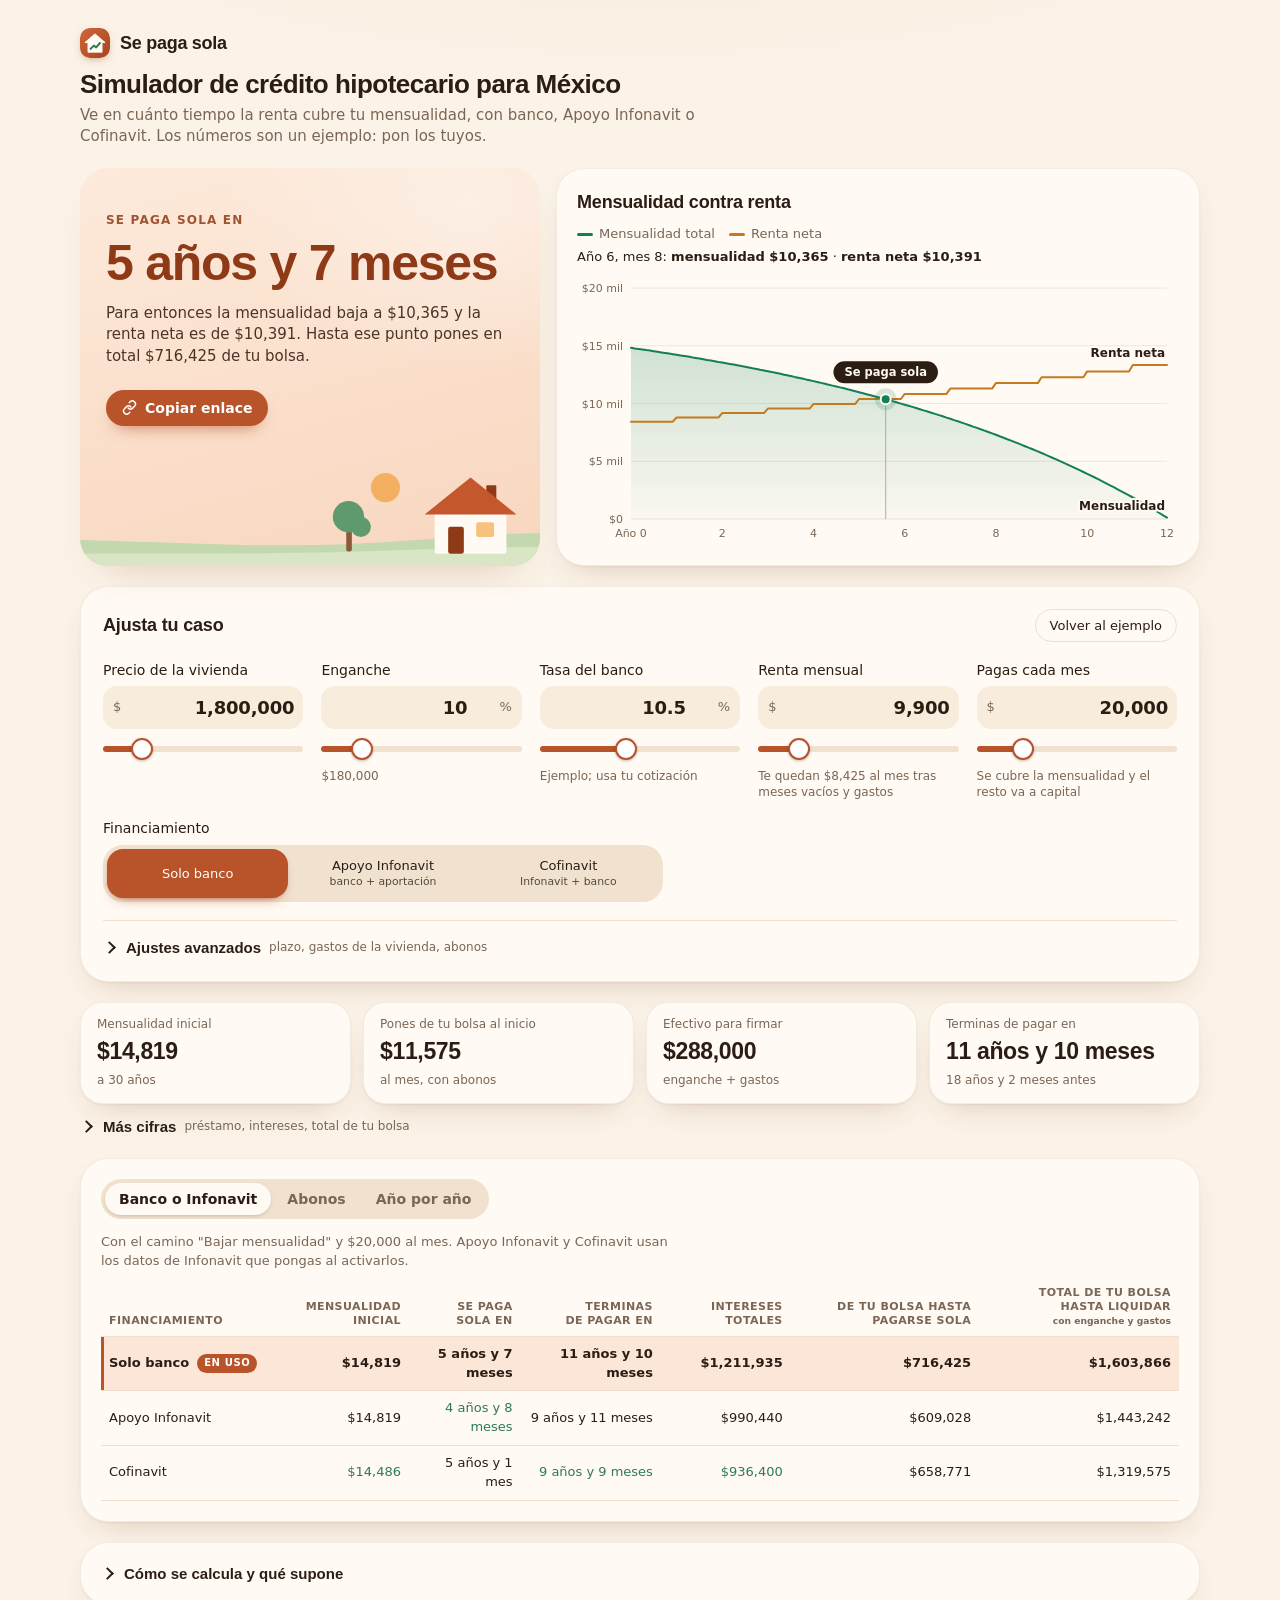
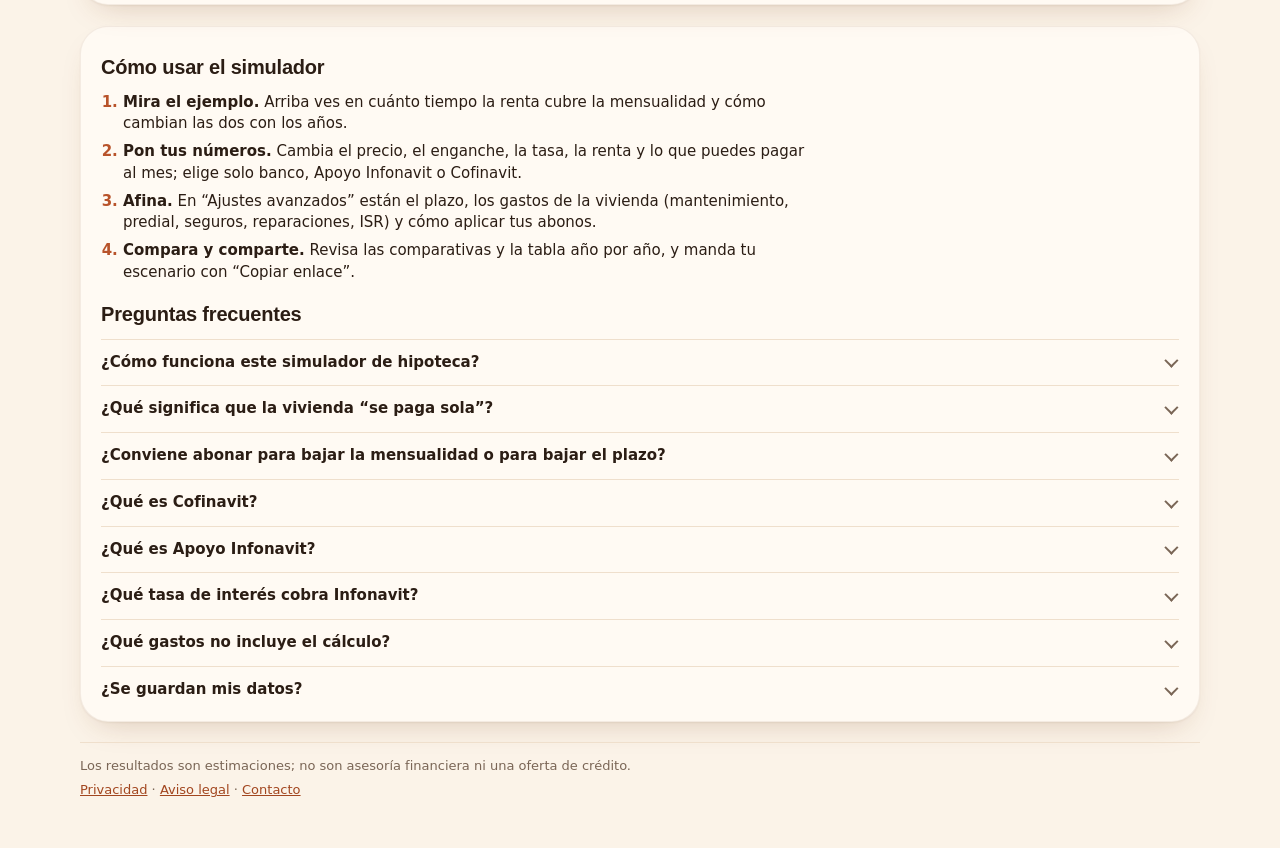
==== commit bc9b90cd: "Prototipo de estilo cálido Sobre la opción 1 (misma gráfica, animaciones y generador de imágenes), o" ====
--- a/index.html
+++ b/index.html
@@ -119,52 +119,55 @@
 <link rel="manifest" href="manifest.webmanifest">
 <meta name="application-name" content="Se paga sola">
 <meta name="apple-mobile-web-app-title" content="Se paga sola">
-<meta name="theme-color" content="#f5f2ec" media="(prefers-color-scheme: light)">
-<meta name="theme-color" content="#0c1210" media="(prefers-color-scheme: dark)">
+<meta name="theme-color" content="#fbf3e8" media="(prefers-color-scheme: light)">
+<meta name="theme-color" content="#17110d" media="(prefers-color-scheme: dark)">
 <style>
 @font-face{font-family:"Familjen Grotesk";font-style:normal;font-weight:400 700;font-display:swap;src:url(fonts/familjen-grotesk-latin.woff2) format("woff2")}
 @font-face{font-family:"Figtree";font-style:normal;font-weight:300 900;font-display:swap;src:url(fonts/figtree-latin.woff2) format("woff2")}
-/* Estilo: verde profundo para el resultado y ocre cálido como acento; tarjetas con sombra suave en claro y con borde en oscuro.
-   Las series de la gráfica (--s-*) pasaron el validador de paleta contra el fondo de las tarjetas (contraste, luminosidad y daltonismo). En oscuro, verde y ocre
-   quedan en la franja de daltonismo que exige otra pista además del color: la dan las etiquetas sobre cada línea, la leyenda y la forma (curva contra escalones). */
+/* Estilo cálido: crema, terracota y verde; formas redondeadas y una casa ilustrada en el resultado. El terracota es de la interfaz:
+   en la gráfica la renta va en ocre, porque terracota y verde se confunden con daltonismo. Las series (--s-*) pasaron el validador de paleta
+   contra el fondo de las tarjetas; en oscuro, verde y ocre necesitan otra pista además del color: etiquetas sobre cada línea, leyenda y forma. */
 :root{
-  --bg:#f5f2ec; --panel:#ffffff; --fg:#14211b; --muted:#5d6a63; --line:#e6e0d6; --grid:#ece7df;
-  --field:#f4f0ea; --track:#ebe5dc; --card-edge:rgba(20,33,27,.06); --page-glow:rgba(18,127,85,.10);
-  --shadow:0 1px 2px rgba(20,33,27,.05),0 10px 28px -14px rgba(20,33,27,.2);
-  --accent:#127f55; --on-accent:#ffffff; --accent-soft:#e3f0e8; --link:#0f6e49;
-  --hero1:#0b3527; --hero2:#17644b; --hero-edge:transparent; --hero-shadow:rgba(11,53,39,.7);
-  --no1:#4a220e; --no2:#8a461c;
-  --rent:#c97c22; --rent-soft:#f7ecdc;
-  --s-pay:#127f55; --s-rent:#c97c22; --s-inf:#3d6fa8;
-  --bad:#b23b2e; --good:#127f55; --inf:#3d6fa8; --inf-soft:#e1eaf5; --shade:rgba(20,33,27,.18);
+  --bg:#fbf3e8; --panel:#fffaf3; --fg:#2b1d14; --muted:#7a6656; --line:#efdfcc; --grid:#f2e6d6;
+  --field:#f8ecdd; --track:#f1e2cf; --card-edge:rgba(120,70,30,.08); --page-glow:rgba(214,120,60,.13);
+  --shadow:0 1px 2px rgba(90,50,20,.06),0 14px 32px -16px rgba(120,60,20,.28);
+  --accent:#b8532a; --on-accent:#ffffff; --accent-soft:#fbe6d8; --link:#a2461f;
+  --hero1:#fdeadb; --hero2:#f8d6be; --hero-fg:#3a2116; --hero-big:#8f3a17; --hero-shadow:rgba(150,70,30,.35); --hero-glow:rgba(255,255,255,.4);
+  --no1:#efe6e0; --no2:#e2d5cc; --no-big:#6b4a3a; --bar:#a9471f; --bar-no:#5e4537;
+  --rent:#c47a1f; --rent-soft:#f7ead6;
+  --s-pay:#127f55; --s-rent:#c47a1f; --s-inf:#3d6fa8;
+  --bad:#b23b2e; --good:#2f7a55; --inf:#3d6fa8; --inf-soft:#e6ecf4; --shade:rgba(90,50,20,.18);
+  --sol:#f4b061; --loma1:#d9e6c6; --loma2:#c3d8ae; --arbol:#5f9a6e; --tronco:#8a5a3a; --muro:#fffaf3; --techo:#c4572b; --puerta:#8f3a17; --ventana:#f6c27e;
   --f-display:"Familjen Grotesk", "Helvetica Neue", Arial, sans-serif;
   --f-body:"Figtree", system-ui, -apple-system, "Segoe UI", sans-serif;
 }
 @media (prefers-color-scheme: dark){:root:not([data-theme="light"]){
-  --bg:#0c1210; --panel:#141c18; --fg:#e8eee9; --muted:#9aa9a1; --line:#26322c; --grid:#1f2924;
-  --field:#0e1512; --track:#25312b; --card-edge:#222e28; --page-glow:rgba(76,198,144,.09); --shadow:none;
-  --accent:#4cc690; --on-accent:#06120c; --accent-soft:#16291f; --link:#6fd3a5;
-  --hero1:#0d2e22; --hero2:#15523b; --hero-edge:rgba(143,227,189,.16); --hero-shadow:rgba(0,0,0,.6);
-  --no1:#341a0b; --no2:#6a3616;
+  --bg:#17110d; --panel:#211913; --fg:#f3e7da; --muted:#b39e8c; --line:#3a2c22; --grid:#2c221a;
+  --field:#1a130f; --track:#3a2c22; --card-edge:#33271e; --page-glow:rgba(214,120,60,.10); --shadow:none;
+  --accent:#e5845a; --on-accent:#1a0f09; --accent-soft:#3a2418; --link:#f0a07a;
+  --hero1:#40271a; --hero2:#2b1a12; --hero-fg:#f6e6d8; --hero-big:#ffb48c; --hero-shadow:rgba(0,0,0,.6); --hero-glow:rgba(255,170,120,.10);
+  --no1:#2f2621; --no2:#231c18; --no-big:#e8c2ad; --bar:#8e3d1c; --bar-no:#4a372c;
   --rent:#e09a4e; --rent-soft:#33261a;
   --s-pay:#2a9d6c; --s-rent:#d07f29; --s-inf:#6b8ff0;
-  --bad:#ef7d6e; --good:#5cc49a; --inf:#7fa9de; --inf-soft:#1c2a3a; --shade:rgba(0,0,0,.6); color-scheme:dark}}
+  --bad:#ef7d6e; --good:#6cc596; --inf:#8fb0e6; --inf-soft:#1f2632; --shade:rgba(0,0,0,.6);
+  --sol:#e3934f; --loma1:#2c3823; --loma2:#37452c; --arbol:#4f7d5a; --tronco:#6e4a30; --muro:#efdfcd; --techo:#b9552d; --puerta:#6e2d13; --ventana:#f6c27e; color-scheme:dark}}
 :root[data-theme="dark"]{
-  --bg:#0c1210; --panel:#141c18; --fg:#e8eee9; --muted:#9aa9a1; --line:#26322c; --grid:#1f2924;
-  --field:#0e1512; --track:#25312b; --card-edge:#222e28; --page-glow:rgba(76,198,144,.09); --shadow:none;
-  --accent:#4cc690; --on-accent:#06120c; --accent-soft:#16291f; --link:#6fd3a5;
-  --hero1:#0d2e22; --hero2:#15523b; --hero-edge:rgba(143,227,189,.16); --hero-shadow:rgba(0,0,0,.6);
-  --no1:#341a0b; --no2:#6a3616;
+  --bg:#17110d; --panel:#211913; --fg:#f3e7da; --muted:#b39e8c; --line:#3a2c22; --grid:#2c221a;
+  --field:#1a130f; --track:#3a2c22; --card-edge:#33271e; --page-glow:rgba(214,120,60,.10); --shadow:none;
+  --accent:#e5845a; --on-accent:#1a0f09; --accent-soft:#3a2418; --link:#f0a07a;
+  --hero1:#40271a; --hero2:#2b1a12; --hero-fg:#f6e6d8; --hero-big:#ffb48c; --hero-shadow:rgba(0,0,0,.6); --hero-glow:rgba(255,170,120,.10);
+  --no1:#2f2621; --no2:#231c18; --no-big:#e8c2ad; --bar:#8e3d1c; --bar-no:#4a372c;
   --rent:#e09a4e; --rent-soft:#33261a;
   --s-pay:#2a9d6c; --s-rent:#d07f29; --s-inf:#6b8ff0;
-  --bad:#ef7d6e; --good:#5cc49a; --inf:#7fa9de; --inf-soft:#1c2a3a; --shade:rgba(0,0,0,.6); color-scheme:dark}
+  --bad:#ef7d6e; --good:#6cc596; --inf:#8fb0e6; --inf-soft:#1f2632; --shade:rgba(0,0,0,.6);
+  --sol:#e3934f; --loma1:#2c3823; --loma2:#37452c; --arbol:#4f7d5a; --tronco:#6e4a30; --muro:#efdfcd; --techo:#b9552d; --puerta:#6e2d13; --ventana:#f6c27e; color-scheme:dark}
 *{box-sizing:border-box}
 body{background:radial-gradient(1100px 420px at 50% -220px,var(--page-glow),transparent 70%) no-repeat,var(--bg);color:var(--fg);font-family:var(--f-body);font-size:15px;line-height:1.45;
   -webkit-font-smoothing:antialiased;-moz-osx-font-smoothing:grayscale;
   padding-left:max(16px, env(safe-area-inset-left, 0px));padding-right:max(16px, env(safe-area-inset-right, 0px));padding-block:20px 40px}
 .wrap{max-width:1120px;margin:0 auto;display:flex;flex-direction:column;gap:20px}
 .brand{display:inline-flex;align-items:center;gap:10px;margin-bottom:12px;font-family:var(--f-display);font-weight:700;font-size:18px;color:var(--fg);text-decoration:none;letter-spacing:-.015em}
-.brand img{border-radius:8px;box-shadow:0 3px 8px -3px rgba(11,53,39,.55)}
+.brand img{border-radius:10px;box-shadow:0 3px 8px -3px rgba(150,70,30,.5)}
 .brand:focus-visible{outline:2px solid var(--accent);outline-offset:3px;border-radius:4px}
 header h1{font-family:var(--f-display);font-weight:700;font-size:clamp(21px,2.8vw,26px);line-height:1.1;margin:0;text-wrap:balance;letter-spacing:-.02em}
 header p{margin:6px 0 0;color:var(--muted);max-width:65ch}
@@ -175,7 +178,7 @@
 /* Superficies: tarjetas blancas con sombra suave (en oscuro, borde en lugar de sombra) */
 .controls,.card,.guide,.kpi{background:var(--panel);border:1px solid var(--card-edge);box-shadow:var(--shadow)}
 /* Controles principales */
-.controls{border-radius:20px;padding:20px;display:flex;flex-direction:column;gap:18px}
+.controls{border-radius:28px;padding:22px;display:flex;flex-direction:column;gap:18px}
 .controls-head{display:flex;justify-content:space-between;align-items:center;gap:12px}
 .controls-head h2{font-family:var(--f-display);font-weight:600;font-size:18px;margin:0;letter-spacing:-.01em}
 .ctls{display:grid;grid-template-columns:repeat(5,minmax(0,1fr));gap:18px}
@@ -202,7 +205,7 @@
 }
 .fin{display:flex;flex-direction:column;gap:12px}
 .fin .seg{max-width:560px}
-.cofi-box{display:grid;grid-template-columns:repeat(auto-fit,minmax(270px,1fr));gap:10px 22px;align-items:start;border-left:3px solid var(--s-inf);padding-left:14px;margin-left:2px}
+.cofi-box{display:grid;grid-template-columns:repeat(auto-fit,minmax(270px,1fr));gap:10px 22px;align-items:start;background:var(--inf-soft);border-radius:20px;padding:14px 16px}
 .cofi-box .wide{grid-column:1/-1;max-width:560px}
 /* Plegables: una flecha que gira al abrir */
 .adv{border-top:1px solid var(--line);padding-top:16px}
@@ -221,15 +224,15 @@
 .field{display:grid;grid-template-columns:minmax(0,1fr) 128px;align-items:center;gap:10px}
 .field label{font-size:14px}
 .field small{display:block;color:var(--muted);font-size:12px;line-height:1.3}
-.inp{display:flex;align-items:center;border:1px solid transparent;border-radius:10px;background:var(--field);overflow:hidden;transition:border-color .15s,box-shadow .15s,background .15s}
+.inp{display:flex;align-items:center;border:1px solid transparent;border-radius:14px;background:var(--field);overflow:hidden;transition:border-color .15s,box-shadow .15s,background .15s}
 .inp:hover{border-color:var(--line)}
 .inp span{padding:0 9px;color:var(--muted);font-size:13px}
 .inp input{flex:1;min-width:0;width:100%;border:0;background:transparent;color:var(--fg);font:500 15px var(--f-body);padding:8px 8px;text-align:right;font-variant-numeric:tabular-nums}
 .inp:focus-within{border-color:var(--accent);box-shadow:0 0 0 4px var(--accent-soft);background:var(--panel)}
 input:focus{outline:none}
 /* Opciones: un riel con la opción elegida resaltada */
-.seg{display:grid;grid-template-columns:1fr 1fr;gap:4px;padding:4px;border-radius:12px;background:var(--track)}
-.seg button{border:0;border-radius:9px;background:transparent;color:var(--fg);font:500 13px var(--f-body);padding:9px 6px;cursor:pointer;line-height:1.2;transition:background .15s,color .15s,box-shadow .15s}
+.seg{display:grid;grid-template-columns:1fr 1fr;gap:4px;padding:4px;border-radius:20px;background:var(--track)}
+.seg button{border:0;border-radius:16px;background:transparent;color:var(--fg);font:500 13px var(--f-body);padding:9px 6px;cursor:pointer;line-height:1.2;transition:background .15s,color .15s,box-shadow .15s}
 .seg button:hover{background:var(--panel)}
 .seg button small{opacity:.78}
 .seg button[aria-pressed="true"]{background:var(--accent);color:var(--on-accent);box-shadow:0 1px 2px rgba(0,0,0,.12),0 6px 14px -8px var(--accent)}
@@ -251,35 +254,38 @@
 .reset{flex:none;border:1px solid var(--line);background:var(--panel);color:var(--fg);font:500 13px var(--f-body);border-radius:999px;padding:8px 14px;cursor:pointer;transition:border-color .15s}
 .reset:hover{border-color:var(--muted)}
 .reset:focus-visible{outline:2px solid var(--accent);outline-offset:2px}
-/* El resultado: el bloque que da identidad a la página (y el que sale en una captura) */
-.verdict{position:relative;isolation:isolate;overflow:hidden;border-radius:20px;padding:26px;color:#fff;border:1px solid var(--hero-edge);
-  background:radial-gradient(120% 90% at 100% 0%,rgba(255,255,255,.13),transparent 55%),linear-gradient(155deg,var(--hero2),var(--hero1) 72%);
-  box-shadow:0 20px 40px -24px var(--hero-shadow);display:flex;flex-direction:column;justify-content:center;gap:4px}
-.verdict::after{content:"";position:absolute;z-index:-1;right:-30px;bottom:-38px;width:220px;height:220px;opacity:.11;pointer-events:none;
-  background:url("data:image/svg+xml,%3Csvg xmlns='http://www.w3.org/2000/svg' viewBox='0 0 64 64' fill='none' stroke='%23fff' stroke-width='2.4' stroke-linejoin='round' stroke-linecap='round'%3E%3Cpath d='M32 9 7 30h7v25h36V30h7z'/%3E%3Cpath d='M21 45l8-8 6 5 9-11'/%3E%3C/svg%3E") no-repeat center/contain}
-@media (max-width:620px){.verdict{padding:22px}.verdict::after{width:150px;height:150px;right:-24px;bottom:-30px;opacity:.09}}
-.verdict.no{background:radial-gradient(120% 90% at 100% 0%,rgba(255,255,255,.12),transparent 55%),linear-gradient(155deg,var(--no2),var(--no1) 72%)}
-.verdict .k{font-size:12px;font-weight:600;text-transform:uppercase;letter-spacing:.1em;color:rgba(255,255,255,.74)}
-.verdict .big{font-family:var(--f-display);font-weight:700;font-size:clamp(38px,4.2vw,50px);line-height:1.02;letter-spacing:-.025em;color:#fff;font-variant-numeric:tabular-nums;margin:4px 0 2px;text-wrap:balance}
-.verdict p{margin:8px 0 0;max-width:46ch;color:rgba(255,255,255,.86)}
-.verdict .warn{color:#ffd2c2}
+/* El resultado: un bloque cálido con una casa ilustrada abajo (el dibujo es decorativo y se oculta a lectores de pantalla) */
+.verdict{position:relative;isolation:isolate;overflow:hidden;border-radius:28px;padding:26px 26px 122px;color:var(--hero-fg);
+  background:radial-gradient(90% 70% at 85% 10%,var(--hero-glow),transparent 60%),linear-gradient(165deg,var(--hero1),var(--hero2));
+  box-shadow:0 20px 40px -26px var(--hero-shadow);display:flex;flex-direction:column;justify-content:center;gap:4px}
+.casa{position:absolute;z-index:-1;left:0;right:0;bottom:0;width:100%;height:112px;overflow:visible;pointer-events:none}
+.casa .sol{fill:var(--sol)} .casa .loma1{fill:var(--loma1)} .casa .loma2{fill:var(--loma2)} .casa .arbol{fill:var(--arbol)} .casa .tronco{fill:var(--tronco)}
+.casa .muro{fill:var(--muro)} .casa .techo{fill:var(--techo)} .casa .puerta{fill:var(--puerta)} .casa .ventana{fill:var(--ventana)}
+@media (max-width:620px){.verdict{padding:22px 22px 104px}.casa{height:96px}}
+.verdict.no{background:linear-gradient(165deg,var(--no1),var(--no2))}
+.verdict.no .casa .ventana{fill:var(--muro)} .verdict.no .casa .sol{opacity:.35}
+.verdict .k{font-size:12px;font-weight:700;text-transform:uppercase;letter-spacing:.1em;color:var(--hero-big);opacity:.85}
+.verdict .big{font-family:var(--f-display);font-weight:700;font-size:clamp(38px,4.2vw,50px);line-height:1.02;letter-spacing:-.025em;color:var(--hero-big);font-variant-numeric:tabular-nums;margin:4px 0 2px;text-wrap:balance}
+.verdict.no .big,.verdict.no .k{color:var(--no-big)}
+.verdict p{margin:8px 0 0;max-width:46ch;color:var(--hero-fg);opacity:.9}
+.verdict .warn{color:var(--bad)}
 .verdict:focus{outline:none}
 .share{display:flex;align-items:center;flex-wrap:wrap;gap:10px;margin-top:18px}
-.share button{display:inline-flex;align-items:center;gap:8px;border:0;background:#fff;color:var(--hero1);font:600 14px var(--f-body);border-radius:999px;padding:10px 16px;cursor:pointer;
-  box-shadow:0 6px 16px -8px rgba(0,0,0,.55);transition:transform .15s}
+.share button{display:inline-flex;align-items:center;gap:8px;border:0;background:var(--accent);color:var(--on-accent);font:600 14px var(--f-body);border-radius:999px;padding:10px 16px;cursor:pointer;
+  box-shadow:0 8px 18px -10px var(--accent);transition:transform .15s}
 .share button::before{content:"";width:15px;height:15px;background:currentColor;
   -webkit-mask:url("data:image/svg+xml,%3Csvg xmlns='http://www.w3.org/2000/svg' viewBox='0 0 24 24' fill='none' stroke='%23000' stroke-width='2.3' stroke-linecap='round' stroke-linejoin='round'%3E%3Cpath d='M10 13a5 5 0 0 0 7.07 0l3-3a5 5 0 0 0-7.07-7.07l-1.5 1.5'/%3E%3Cpath d='M14 11a5 5 0 0 0-7.07 0l-3 3a5 5 0 0 0 7.07 7.07l1.5-1.5'/%3E%3C/svg%3E") center/contain no-repeat;
   mask:url("data:image/svg+xml,%3Csvg xmlns='http://www.w3.org/2000/svg' viewBox='0 0 24 24' fill='none' stroke='%23000' stroke-width='2.3' stroke-linecap='round' stroke-linejoin='round'%3E%3Cpath d='M10 13a5 5 0 0 0 7.07 0l3-3a5 5 0 0 0-7.07-7.07l-1.5 1.5'/%3E%3Cpath d='M14 11a5 5 0 0 0-7.07 0l-3 3a5 5 0 0 0 7.07 7.07l1.5-1.5'/%3E%3C/svg%3E") center/contain no-repeat}
 .share button:hover{transform:translateY(-1px)}
-.share button:focus-visible{outline:2px solid #fff;outline-offset:3px}
-.verdict.no .share button{color:var(--no1)}
-.share span{font-size:13px;color:rgba(255,255,255,.86)}
+.share button:focus-visible{outline:2px solid var(--accent);outline-offset:3px}
+.verdict.no .share button{background:var(--no-big);color:var(--no1)}
+.share span{font-size:13px;color:var(--hero-fg)}
 /* Resumen fijo: cuando el resultado sale de la pantalla, esta barra lo sigue mostrando mientras mueves los números */
 .sticky{position:fixed;top:0;left:0;right:0;z-index:10;display:flex;justify-content:space-between;align-items:center;gap:12px;border:0;
-  background:linear-gradient(90deg,var(--hero1),var(--hero2));color:#fff;font:500 13px var(--f-body);text-align:left;cursor:pointer;box-shadow:0 8px 22px -10px rgba(0,0,0,.5);
+  background:var(--bar);color:#fff;font:500 13px var(--f-body);text-align:left;cursor:pointer;box-shadow:0 8px 22px -10px rgba(0,0,0,.5);
   padding:max(8px,env(safe-area-inset-top,0px)) max(16px,env(safe-area-inset-right,0px),calc(50vw - 560px)) 8px max(16px,env(safe-area-inset-left,0px),calc(50vw - 560px))}
 .sticky[hidden]{display:none}
-.sticky.no{background:linear-gradient(90deg,var(--no1),var(--no2))}
+.sticky.no{background:var(--bar-no)}
 .sticky span{display:flex;flex-direction:column;min-width:0}
 .sticky span+span{align-items:flex-end;text-align:right;flex:none}
 .sticky small{color:rgba(255,255,255,.72);font-size:11px;line-height:1.3}
@@ -294,15 +300,15 @@
 .kpis5{grid-template-columns:repeat(5,minmax(0,1fr))!important}
 @media (max-width:980px){.kpis5{grid-template-columns:repeat(3,minmax(0,1fr))!important}}
 @media (max-width:620px){.kpis,.kpis5{grid-template-columns:repeat(2,minmax(0,1fr))!important;gap:10px}.kpi:last-child:nth-child(odd){grid-column:span 2}}
-.kpi{border-radius:16px;padding:14px 16px;display:flex;flex-direction:column;gap:3px;min-width:0}
+.kpi{border-radius:22px;padding:14px 16px;display:flex;flex-direction:column;gap:3px;min-width:0}
 .kpi .k{font-size:12px;color:var(--muted);line-height:1.3}
 .kpi .v{font-family:var(--f-display);font-weight:600;font-size:23px;letter-spacing:-.015em;font-variant-numeric:tabular-nums;overflow-wrap:anywhere}
 .kpi .s{font-size:12px;color:var(--muted)}
-.card{border-radius:20px;padding:18px;min-width:0}
+.card{border-radius:28px;padding:20px;min-width:0}
 .chartcard{display:flex;flex-direction:column}
 /* Pestañas de las comparativas: mismo riel que las opciones */
-.tabs{display:inline-flex;gap:2px;padding:4px;border-radius:12px;background:var(--track);margin:0 0 14px;max-width:100%;overflow-x:auto}
-.tabs button{border:0;border-radius:9px;background:transparent;color:var(--muted);font:600 14px var(--f-body);padding:8px 14px;cursor:pointer;white-space:nowrap;transition:background .15s,color .15s}
+.tabs{display:inline-flex;gap:2px;padding:4px;border-radius:999px;background:var(--track);margin:0 0 14px;max-width:100%;overflow-x:auto}
+.tabs button{border:0;border-radius:999px;background:transparent;color:var(--muted);font:600 14px var(--f-body);padding:8px 14px;cursor:pointer;white-space:nowrap;transition:background .15s,color .15s}
 .tabs button:hover{color:var(--fg)}
 .tabs button[aria-selected="true"]{background:var(--panel);color:var(--fg);box-shadow:0 1px 2px rgba(0,0,0,.08),0 2px 8px -4px rgba(0,0,0,.2)}
 .tabs button:focus-visible{outline:2px solid var(--accent);outline-offset:-2px}
@@ -351,7 +357,7 @@
 @container (max-width:700px){
   .compare,.compare tbody,.compare tr,.compare td{display:block}
   .compare thead{position:absolute;width:1px;height:1px;overflow:hidden;clip-path:inset(50%)}
-  .compare tr{border:1px solid var(--line);border-radius:14px;padding:4px 14px;margin-top:10px}
+  .compare tr{border:1px solid var(--line);border-radius:20px;padding:4px 14px;margin-top:10px}
   .compare tbody tr.sel{border-color:var(--accent);background:var(--accent-soft)}
   .compare tbody tr:hover td,.compare tbody tr.sel td{background:transparent}
   .compare tbody tr.sel td:first-child{box-shadow:none}
@@ -363,7 +369,7 @@
 }
 .notes p{font-size:13px;color:var(--muted);max-width:80ch;margin:8px 0 0}
 .noscript{margin:0;padding:12px 14px;border-radius:12px;background:var(--rent-soft);font-weight:500}
-.guide{border-radius:20px;padding:20px;display:flex;flex-direction:column;gap:10px}
+.guide{border-radius:28px;padding:20px;display:flex;flex-direction:column;gap:10px}
 .guide h2{font-family:var(--f-display);font-weight:600;font-size:20px;margin:6px 0 0;letter-spacing:-.01em}
 .guide ol{margin:0;padding-left:22px;max-width:75ch;display:flex;flex-direction:column;gap:6px}
 .guide li::marker{color:var(--accent);font-weight:700}
@@ -401,6 +407,18 @@
         <span class="big" id="v-big">—</span>
         <p id="v-text"></p>
         <div class="share"><button type="button" id="share">Copiar enlace</button><span id="share-msg" role="status" aria-live="polite"></span></div>
+        <svg class="casa" viewBox="0 0 400 100" preserveAspectRatio="xMaxYMax meet" aria-hidden="true" focusable="false">
+          <circle class="sol" cx="262" cy="30" r="13"/>
+          <path class="loma2" d="M-700 90 C-380 70-120 72 90 80 S330 62 470 74 V100 H-700Z"/>
+          <path class="loma1" d="M-700 94 C-260 84 80 92 240 87 S400 82 470 86 V100 H-700Z"/>
+          <rect class="tronco" x="227" y="63" width="5" height="24" rx="2"/>
+          <circle class="arbol" cx="229" cy="56" r="14"/><circle class="arbol" cx="240" cy="65" r="9"/>
+          <rect class="puerta" x="352" y="28" width="9" height="18" rx="1"/>
+          <rect class="muro" x="306" y="50" width="64" height="39" rx="2"/>
+          <path class="techo" d="M297 54 338 21 379 54Z" stroke-linejoin="round"/>
+          <rect class="puerta" x="318" y="65" width="14" height="24" rx="2"/>
+          <rect class="ventana" x="343" y="61" width="16" height="13" rx="2"/>
+        </svg>
       </div>
       <div class="card chartcard">
         <h2>Mensualidad contra renta</h2>
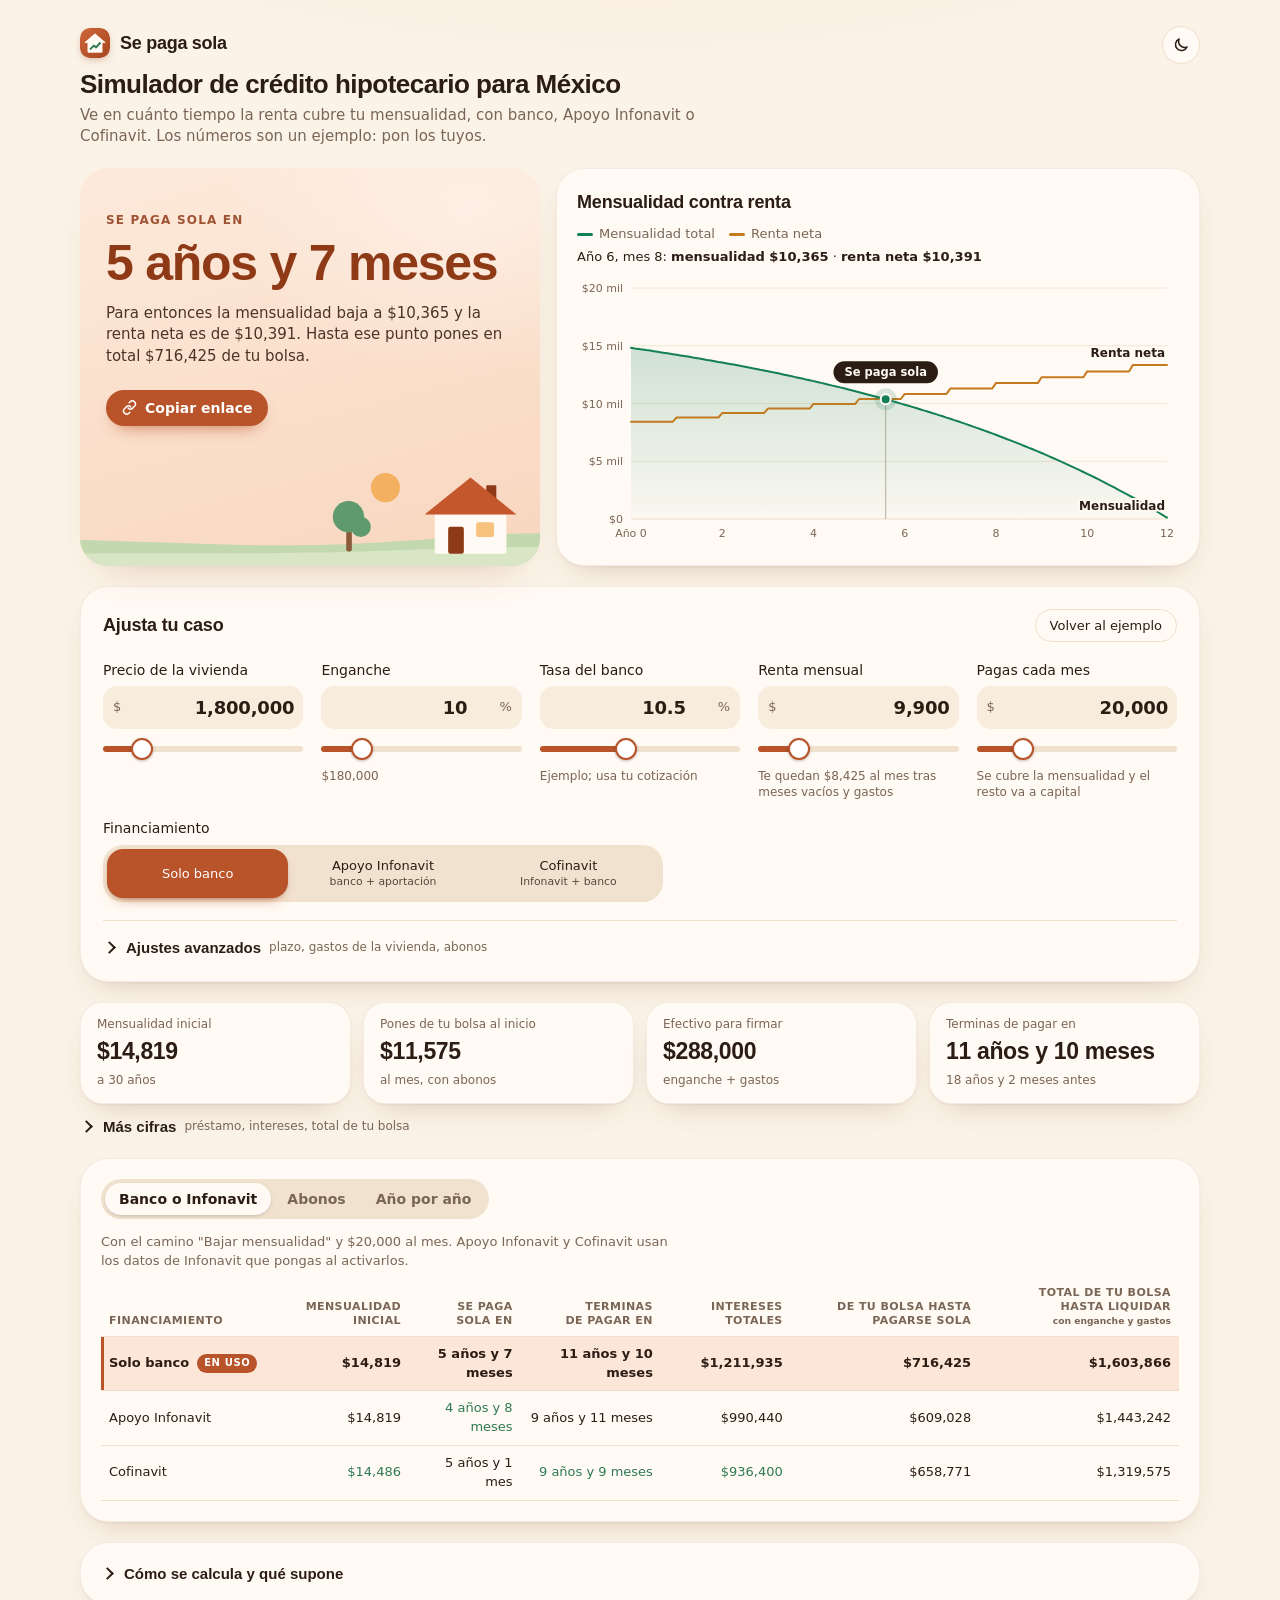
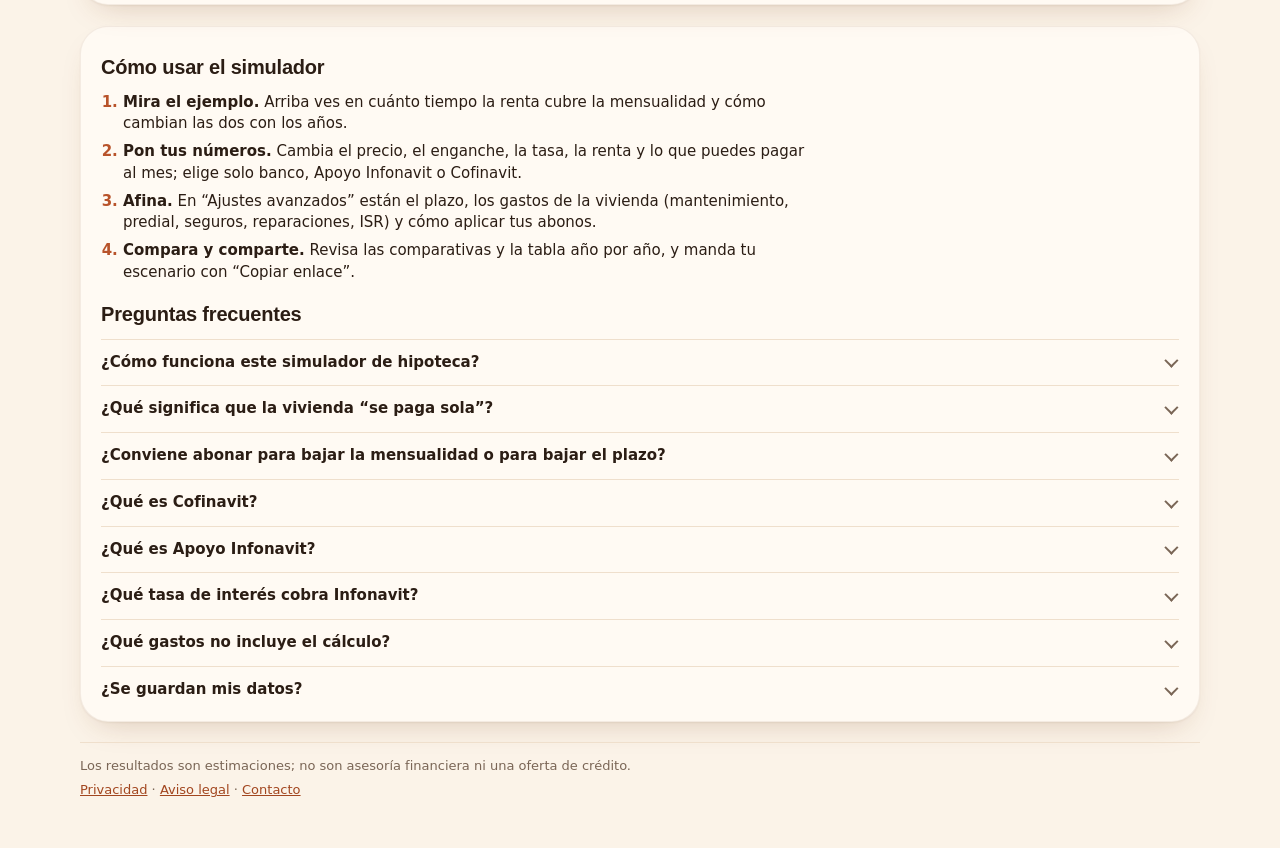
==== commit 5b49ad2e: "Botón para cambiar entre tema claro y oscuro Arriba a la derecha (luna en claro, sol en oscuro). La " ====
--- a/index.html
+++ b/index.html
@@ -116,6 +116,10 @@
 <link rel="icon" href="favicon.svg" type="image/svg+xml">
 <link rel="icon" href="favicon-32.png" type="image/png" sizes="32x32">
 <link rel="apple-touch-icon" href="apple-touch-icon.png">
+<script>
+/* Tema: el que eligió la persona con el botón (guardado) o, si no ha elegido, el del sistema. Se aplica antes de pintar para que no parpadee. */
+try{var t=localStorage.getItem('simHipotecaTema');if(t==='light'||t==='dark')document.documentElement.setAttribute('data-theme',t);}catch(e){}
+</script>
 <link rel="manifest" href="manifest.webmanifest">
 <meta name="application-name" content="Se paga sola">
 <meta name="apple-mobile-web-app-title" content="Se paga sola">
@@ -384,6 +388,16 @@
 .foot p{margin:0}
 .foot nav{margin-top:6px}
 .foot a{color:var(--link)}
+/* Botón de tema: arriba a la derecha; muestra la luna en claro y el sol en oscuro */
+header{position:relative}
+.theme-btn{position:absolute;top:-2px;right:0;width:38px;height:38px;display:grid;place-items:center;border:1px solid var(--line);background:var(--panel);color:var(--fg);border-radius:999px;cursor:pointer;transition:border-color .15s}
+.theme-btn:hover{border-color:var(--muted)}
+.theme-btn:focus-visible{outline:2px solid var(--accent);outline-offset:2px}
+.theme-btn svg{width:18px;height:18px;fill:none;stroke:currentColor;stroke-width:2;stroke-linecap:round;stroke-linejoin:round}
+.theme-btn .i-sun{display:none}
+:root[data-theme="dark"] .theme-btn .i-sun{display:block}
+:root[data-theme="dark"] .theme-btn .i-moon{display:none}
+@media (prefers-color-scheme: dark){:root:not([data-theme="light"]) .theme-btn .i-sun{display:block}:root:not([data-theme="light"]) .theme-btn .i-moon{display:none}}
 @media (prefers-reduced-motion: reduce){*{transition:none!important;animation:none!important}}
 </style>
 
@@ -393,6 +407,7 @@
 <div class="wrap">
   <header>
     <a class="brand" href="./"><img src="favicon.svg" width="30" height="30" alt="">Se paga sola</a>
+    <button type="button" class="theme-btn" id="theme" aria-label="Cambiar a tema oscuro" title="Cambiar a tema oscuro"><svg class="i-moon" viewBox="0 0 24 24" aria-hidden="true"><path d="M20 14.5A8 8 0 0 1 9.5 4a8 8 0 1 0 10.5 10.5z"/></svg><svg class="i-sun" viewBox="0 0 24 24" aria-hidden="true"><circle cx="12" cy="12" r="4.2"/><path d="M12 2.5v2.2M12 19.3v2.2M2.5 12h2.2M19.3 12h2.2M5.3 5.3l1.6 1.6M17.1 17.1l1.6 1.6M5.3 18.7l1.6-1.6M17.1 6.9l1.6-1.6"/></svg></button>
     <h1>Simulador de crédito hipotecario para México</h1>
     <p>Ve en cuánto tiempo la renta cubre tu mensualidad, con banco, Apoyo Infonavit o Cofinavit. Los números son un ejemplo: pon los tuyos.</p>
   </header>
@@ -1106,6 +1121,25 @@
     });
   }
 
+  // Botón de tema: cambia entre claro y oscuro y lo recuerda. Si nunca se usa, la página sigue al sistema.
+  var THEME_KEY='simHipotecaTema', darkMQ=window.matchMedia?matchMedia('(prefers-color-scheme: dark)'):null, root=document.documentElement;
+  var themeMetas=[].slice.call(document.querySelectorAll('meta[name="theme-color"]')), themeColors={};
+  themeMetas.forEach(function(m){themeColors[/dark/.test(m.media)?'dark':'light']=m.content;});
+  function currentTheme(){return root.getAttribute('data-theme')||(darkMQ&&darkMQ.matches?'dark':'light');}
+  function syncTheme(){
+    var t=currentTheme(), forced=root.getAttribute('data-theme'), txt=t==='dark'?'Cambiar a tema claro':'Cambiar a tema oscuro';
+    $('theme').setAttribute('aria-label',txt); $('theme').title=txt;
+    // la barra del navegador toma el color del tema que se ve, no solo el del sistema
+    themeMetas.forEach(function(m){m.content=forced?themeColors[forced]:themeColors[/dark/.test(m.media)?'dark':'light'];});
+  }
+  $('theme').addEventListener('click',function(){
+    var t=currentTheme()==='dark'?'light':'dark';
+    root.setAttribute('data-theme',t); try{localStorage.setItem(THEME_KEY,t);}catch(e){}
+    syncTheme();
+  });
+  if(darkMQ){if(darkMQ.addEventListener)darkMQ.addEventListener('change',syncTheme);else if(darkMQ.addListener)darkMQ.addListener(syncTheme);}
+  syncTheme();
+
   // Enlace para compartir: en celular abre el menú de compartir; en computadora lo copia
   var canShare=!!navigator.share&&!!window.matchMedia&&matchMedia('(pointer:coarse)').matches, shareT;
   if(canShare)$('share').textContent='Compartir';
